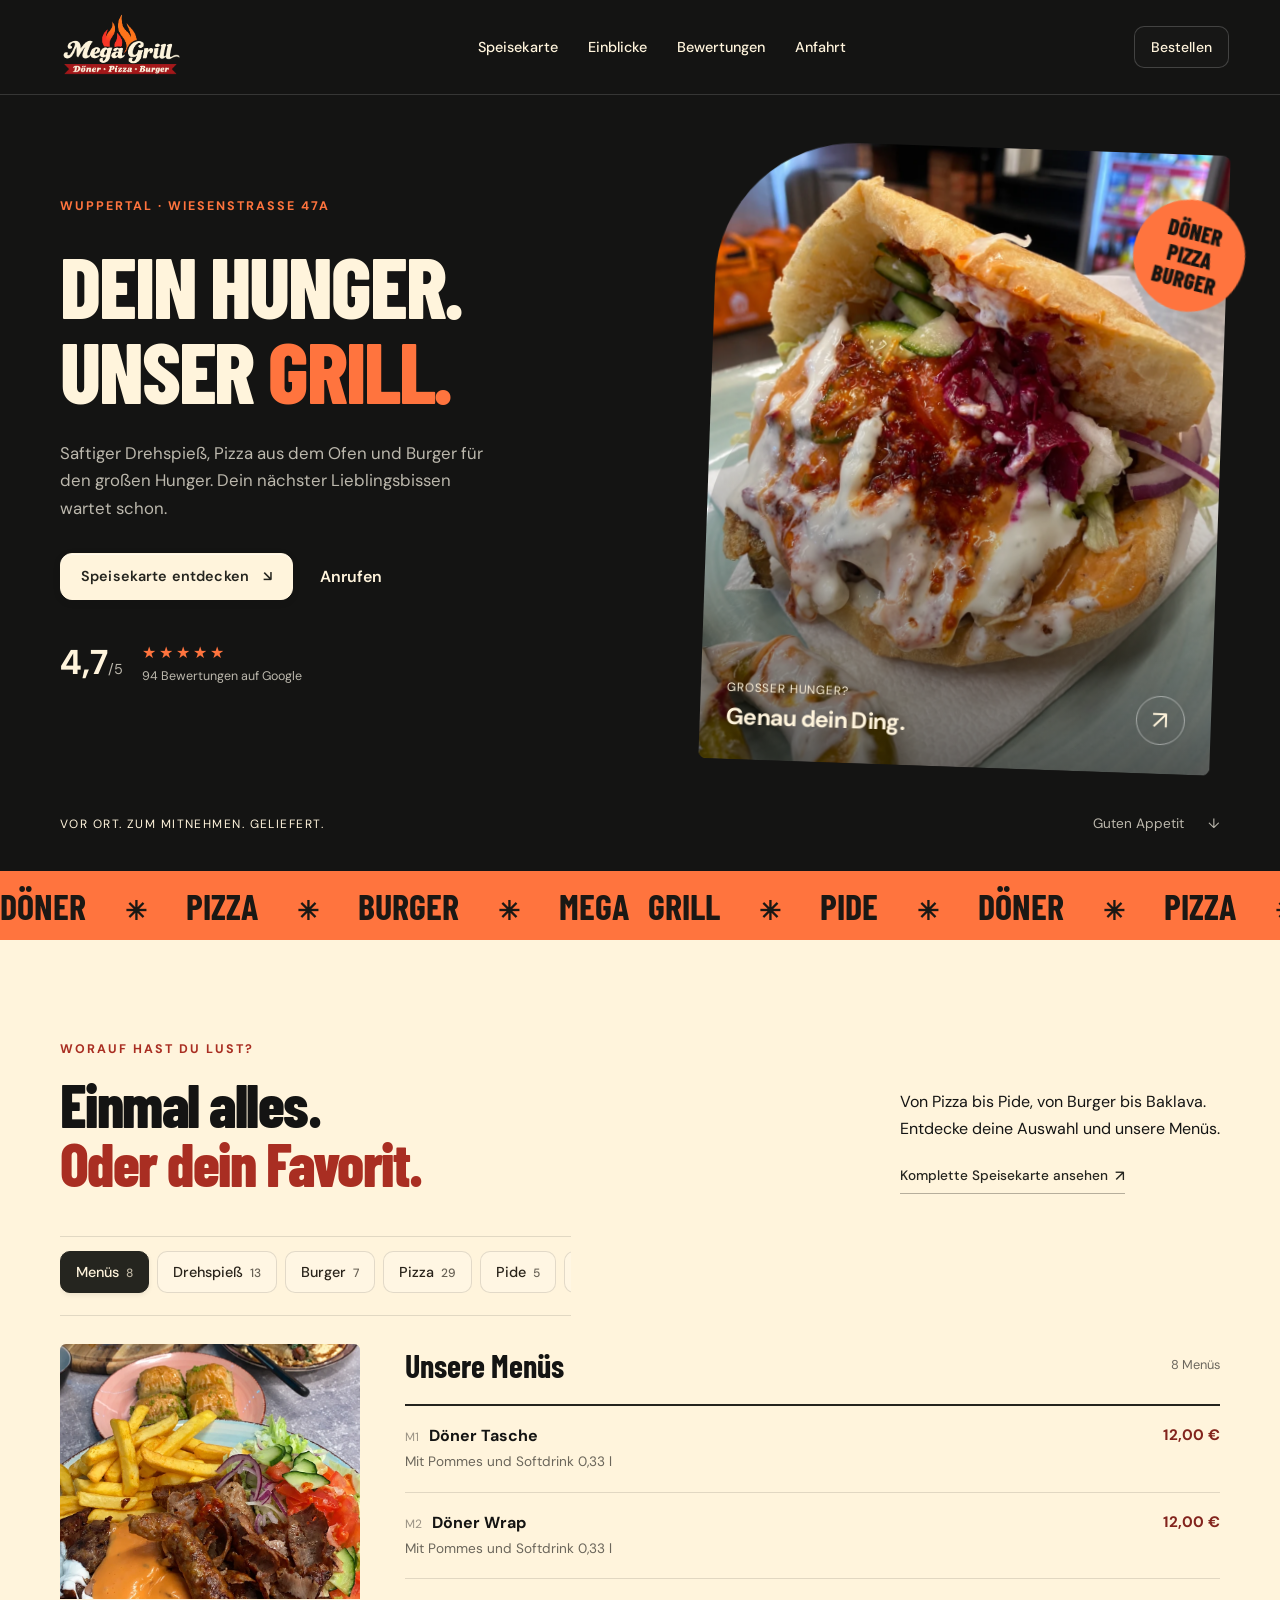
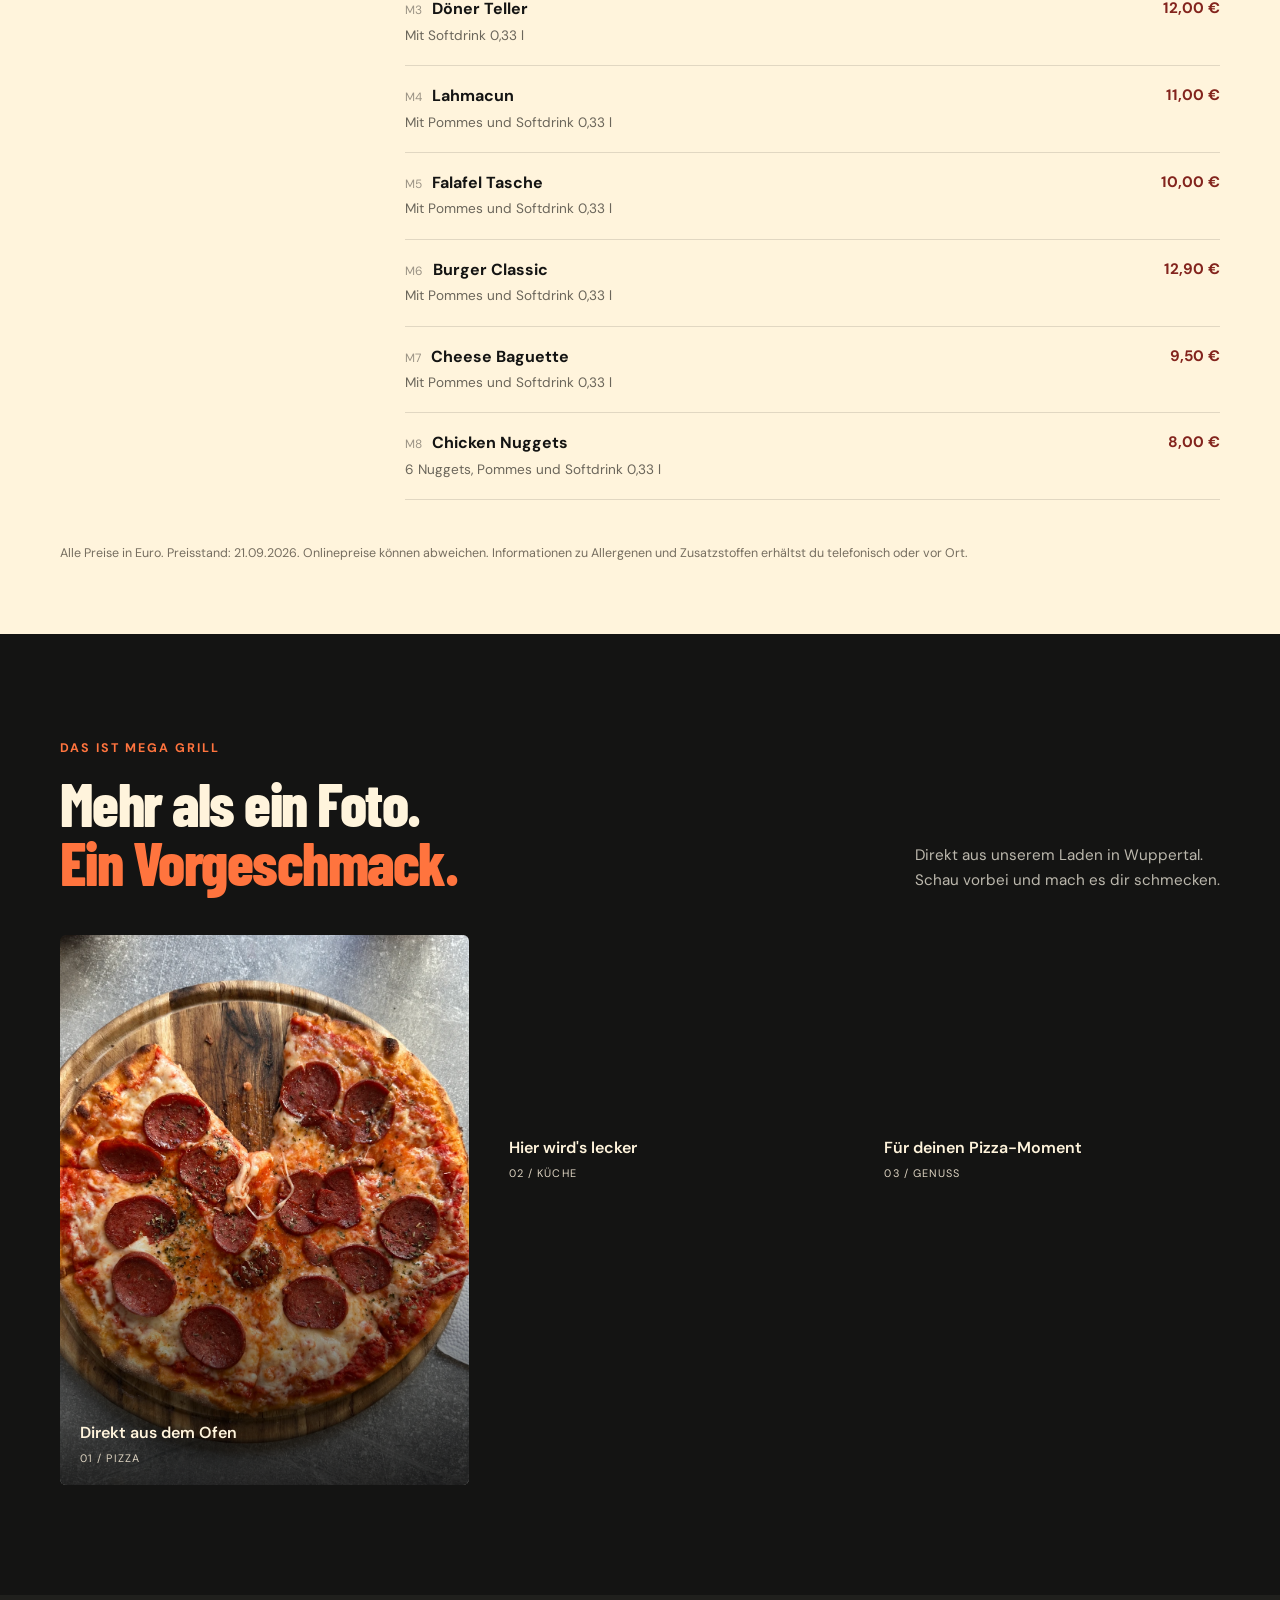
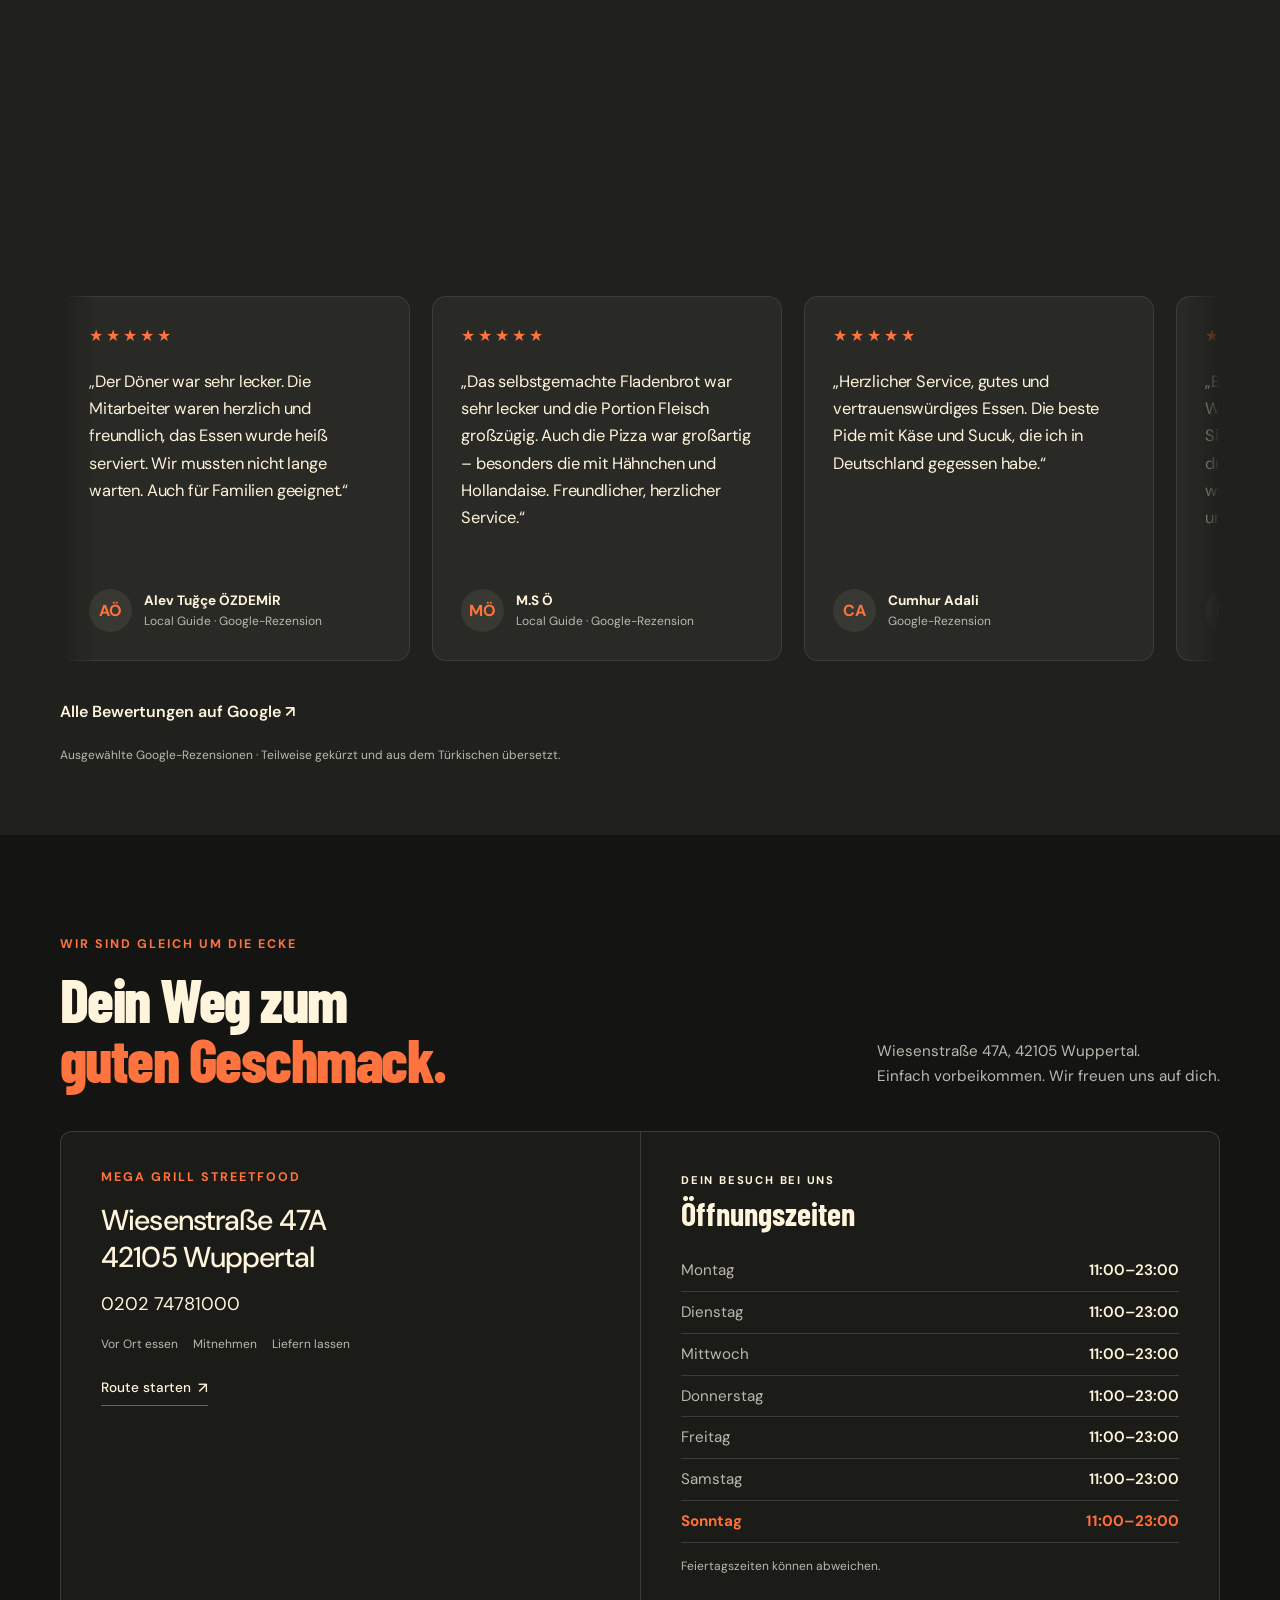
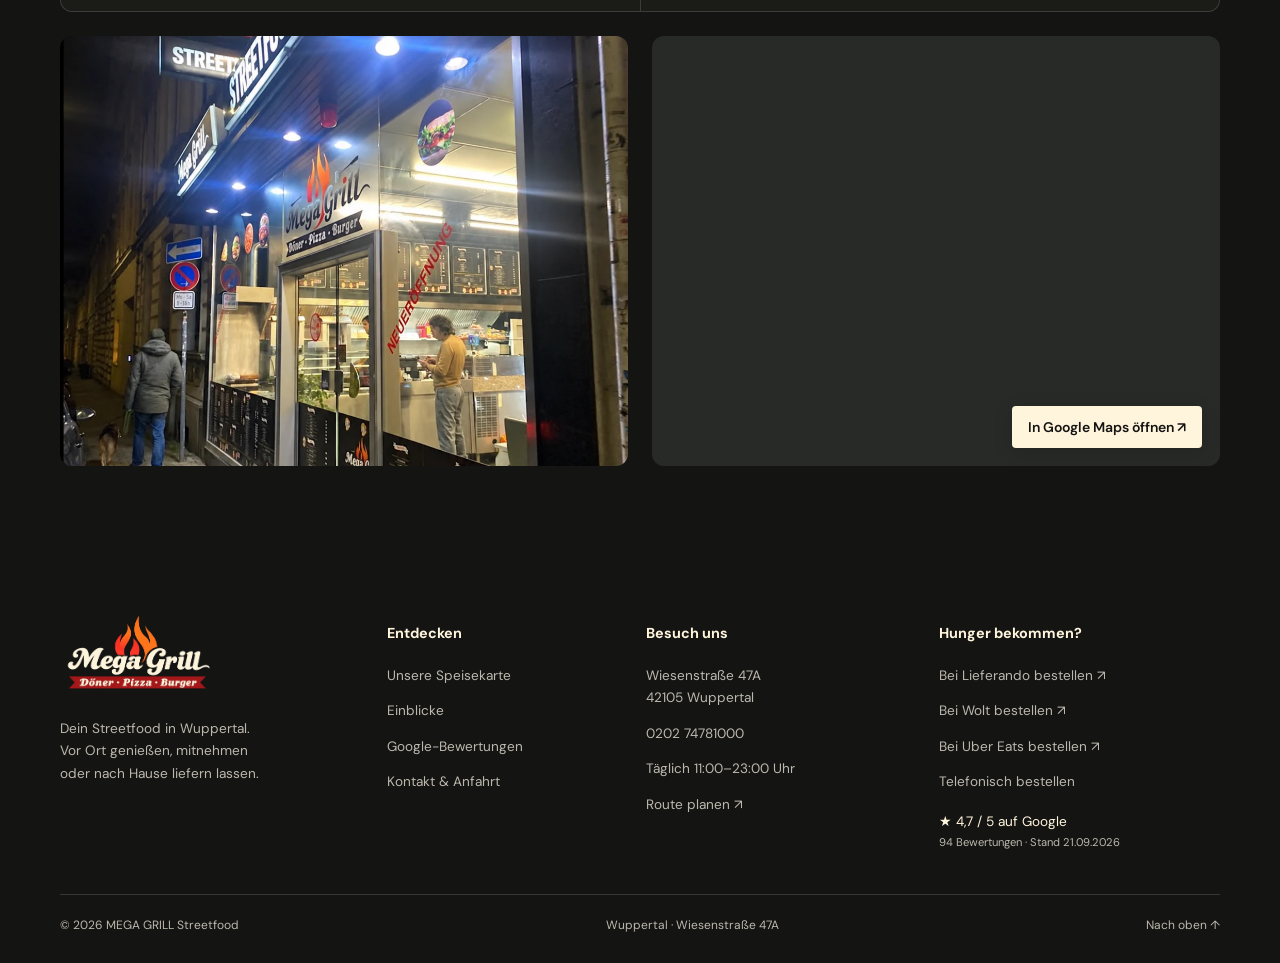
==== index.html @ 57546692 "first commit" ====
<!doctype html>
<html lang="de"><head><meta charset="utf-8"><meta name="viewport" content="width=device-width, initial-scale=1"><meta name="theme-color" content="#141413"><title>MEGA GRILL Streetfood · Döner, Pizza & Burger in Wuppertal</title><meta name="description" content="Dein Hunger. Unser Grill. Entdecke die Speisekarte von MEGA GRILL: Döner, Pizza, Burger und Menüs. Wiesenstraße 47A, Wuppertal. Jetzt bestellen oder vorbeikommen."><link rel="icon" type="image/svg+xml" href="data:image/svg+xml,%3Csvg xmlns='http://www.w3.org/2000/svg' viewBox='0 0 64 64'%3E%3Crect width='64' height='64' rx='14' fill='%23141413'/%3E%3Ctext x='32' y='45' text-anchor='middle' font-family='Arial' font-weight='900' font-size='38' fill='%23ff713b'%3EM%3C/text%3E%3C/svg%3E"><link rel="stylesheet" href="style.css"><script src="menu-data.js" defer></script><script src="order.js?v=2" defer></script><script src="app.js?v=3" defer></script></head>
<body><a class="skip" href="#speisekarte">Direkt zur Speisekarte</a>
<header class="header"><a class="brand" href="#home" aria-label="Mega Grill Startseite"><img src="assets/logo.webp" alt="Mega Grill – Döner, Pizza, Burger" width="750" height="500"></a><nav id="navigation" aria-label="Hauptnavigation"><a href="#speisekarte">Speisekarte</a><a href="#einblicke">Einblicke</a><a href="#bewertungen">Bewertungen</a><a href="#anfahrt">Anfahrt</a></nav><button type="button" class="button small order-link nav-order" aria-haspopup="dialog" aria-controls="order-dialog">Bestellen</button><button class="hamburger" aria-label="Navigation öffnen" aria-controls="navigation" aria-expanded="false"><span></span><span></span></button></header>
<main>
<section class="hero wrap" id="home"><div class="hero-copy"><p class="eyebrow entrance">WUPPERTAL · WIESENSTRASSE 47A</p><h1 class="entrance">DEIN HUNGER.<br>UNSER <em>GRILL.</em></h1><p class="intro entrance">Saftiger Drehspieß, Pizza aus dem Ofen und Burger für den großen Hunger. Dein nächster Lieblingsbissen wartet schon.</p><div class="hero-actions entrance"><a class="button" href="#speisekarte">Speisekarte entdecken <span aria-hidden="true">↘</span></a><a class="plain-link" href="tel:+4920274781000">Anrufen</a></div><a class="hero-rating entrance" href="#bewertungen"><span class="rating-number">4,7<span>/5</span></span><span><span class="stars" aria-hidden="true">★★★★★</span><small>94 Bewertungen auf Google</small></span></a></div><div class="hero-photo entrance"><img src="assets/doener.webp" alt="Drehspieß-Tasche mit Salat und Sauce bei Mega Grill" width="1152" height="1536" fetchpriority="high"><div class="photo-label"><span>GROSSER HUNGER?<br><strong>Genau dein Ding.</strong></span><a href="#speisekarte" data-category="Drehspieß" aria-label="Drehspieß-Speisekarte ansehen">↗</a></div><span class="photo-sticker">DÖNER<br>PIZZA<br>BURGER</span></div><div class="hero-baseline"><span>VOR ORT. ZUM MITNEHMEN. GELIEFERT.</span><a href="#speisekarte">Guten Appetit <span aria-hidden="true">↓</span></a></div></section>
<div class="ticker" aria-hidden="true"><div>DÖNER <span>✳</span> PIZZA <span>✳</span> BURGER <span>✳</span> MEGA GRILL <span>✳</span> PIDE <span>✳</span> DÖNER <span>✳</span> PIZZA <span>✳</span> BURGER <span>✳</span> MEGA GRILL <span>✳</span> PIDE <span>✳</span></div></div>
<section class="menu-section" id="speisekarte"><div class="wrap"><div class="section-heading reveal"><div><p class="eyebrow">WORAUF HAST DU LUST?</p><h2>Einmal alles.<br><em>Oder dein Favorit.</em></h2></div><div class="menu-heading-copy"><p>Von Pizza bis Pide, von Burger bis Baklava.<br>Entdecke deine Auswahl und unsere Menüs.</p><a class="full-menu-link" href="/speisekarte/">Komplette Speisekarte ansehen <span aria-hidden="true">↗</span></a></div></div><div class="category-shell"><div id="categories" class="categories" role="tablist" aria-label="Speisekarten-Kategorien"></div></div><div class="menu-content reveal"><aside class="menu-feature"><img id="category-image" src="assets/teller.webp" alt="Drehspießteller mit Pommes und Salat" loading="lazy" width="1152" height="1536"><div><p class="eyebrow">DEINE AUSWAHL</p><h3 id="category-title">Menüs</h3><p id="category-note"></p><button type="button" class="button order-link" aria-haspopup="dialog" aria-controls="order-dialog">Online bestellen ↗</button></div></aside><div class="menu-panel" id="menu-panel" role="tabpanel" tabindex="0"><div class="menu-panel-top"><h3 id="menu-heading">Unsere Menüs</h3><span id="menu-count"></span></div><div class="menu-items" id="menu-items"></div><p id="menu-extra"></p></div></div><p class="menu-disclaimer">Alle Preise in Euro. Preisstand: 21.09.2026. Onlinepreise können abweichen. Informationen zu Allergenen und Zusatzstoffen erhältst du telefonisch oder vor Ort.</p><noscript><p>Für die interaktive Speisekarte bitte JavaScript aktivieren. <a href="https://www.lieferando.de/speisekarte/mega-grill-wuppertal-47a">Zur Bestellseite</a></p></noscript></div></section>
<section class="gallery-section wrap" id="einblicke"><div class="section-heading reveal"><div><p class="eyebrow">DAS IST MEGA GRILL</p><h2>Mehr als ein Foto.<br><em>Ein Vorgeschmack.</em></h2></div><p>Direkt aus unserem Laden in Wuppertal.<br>Schau vorbei und mach es dir schmecken.</p></div><div class="gallery"><figure class="gallery-large reveal"><img src="assets/pizza-salami.webp" alt="Pizza mit Salami, frisch auf einem Holzbrett serviert" loading="lazy" width="1152" height="1536"><figcaption>Direkt aus dem Ofen <span>01 / PIZZA</span></figcaption></figure><figure class="reveal"><img src="assets/kueche.webp" alt="Blick in die Küche mit Drehspieß und frischer Salatauswahl" loading="lazy" width="1536" height="1024"><figcaption>Hier wird's lecker <span>02 / KÜCHE</span></figcaption></figure><figure class="reveal"><img src="assets/pizza-doener.webp" alt="Pizza mit Drehspießfleisch auf einem Holzbrett" loading="lazy" width="1152" height="1536"><figcaption>Für deinen Pizza-Moment <span>03 / GENUSS</span></figcaption></figure><figure class="reveal"><img src="assets/teller.webp" alt="Drehspießteller mit Fleisch, Pommes, Salat und Sauce" loading="lazy" width="1152" height="1536"><figcaption>Eine gute Portion <span>04 / TELLER</span></figcaption></figure><figure class="reveal"><img src="assets/pizza-margherita.webp" alt="Pizza mit geschmolzenem Käse im Restaurant" loading="lazy" width="1152" height="1536"><figcaption>Ein echter Klassiker <span>05 / MARGHERITA</span></figcaption></figure></div></section>
<section class="reviews-section" id="bewertungen"><div class="wrap"><div class="section-heading reveal"><div><p class="eyebrow">LIEBE GEHT DURCH DEN MAGEN</p><h2>Das sagen<br><em>unsere Gäste.</em></h2></div><a class="rating-summary maps-link" href="https://www.google.com/maps?cid=6384558740816548762" target="_blank" rel="noopener"><strong>4,7<span>/ 5</span></strong><span class="stars" aria-label="Bewertung 4,7 von 5">★★★★★</span><span>94 Google-Bewertungen</span><small>Stand: 21.09.2026</small></a></div><div class="reviews-marquee reveal" tabindex="0" role="region" aria-label="Google-Bewertungen, horizontal laufendes Karussell"><div class="reviews-track" id="reviews-track"></div></div><div class="reviews-footer"><a class="plain-link maps-link" href="https://www.google.com/maps?cid=6384558740816548762" target="_blank" rel="noopener">Alle Bewertungen auf Google ↗</a></div><p class="review-note">Ausgewählte Google-Rezensionen · Teilweise gekürzt und aus dem Türkischen übersetzt.</p></div></section>
<section class="location-section wrap" id="anfahrt"><div class="section-heading reveal"><div><p class="eyebrow">WIR SIND GLEICH UM DIE ECKE</p><h2>Dein Weg zum<br><em>guten Geschmack.</em></h2></div><p>Wiesenstraße 47A, 42105 Wuppertal.<br>Einfach vorbeikommen. Wir freuen uns auf dich.</p></div><div class="contact-hours-grid reveal"><div class="location-info"><span class="eyebrow">MEGA GRILL STREETFOOD</span><h3>Wiesenstraße 47A<br>42105 Wuppertal</h3><a class="phone" href="tel:+4920274781000">0202 74781000</a><div class="location-tags"><span>Vor Ort essen</span><span>Mitnehmen</span><span>Liefern lassen</span></div><a class="full-menu-link route-link" href="https://www.google.com/maps/dir/?api=1&destination=MEGA+GRILL+Streetfood+Wiesenstra%C3%9Fe+47A+Wuppertal" target="_blank" rel="noopener">Route starten <span aria-hidden="true">↗</span></a></div><div class="opening-hours" id="oeffnungszeiten"><span class="eyebrow">DEIN BESUCH BEI UNS</span><h4>Öffnungszeiten</h4><table class="hours-table" aria-label="Öffnungszeiten nach Wochentag"><tbody><tr><th scope="row">Montag</th><td>11:00–23:00</td></tr><tr><th scope="row">Dienstag</th><td>11:00–23:00</td></tr><tr><th scope="row">Mittwoch</th><td>11:00–23:00</td></tr><tr><th scope="row">Donnerstag</th><td>11:00–23:00</td></tr><tr><th scope="row">Freitag</th><td>11:00–23:00</td></tr><tr><th scope="row">Samstag</th><td>11:00–23:00</td></tr><tr><th scope="row">Sonntag</th><td>11:00–23:00</td></tr></tbody></table><p class="hours-footnote">Feiertagszeiten können abweichen.</p><!-- Hours source: https://deutschlands-experten.de/imbiss/wuppertal/mega-grill-streetfood-wuppertal/ ; checked 2026-09-21 --></div></div><div class="location-media-grid reveal"><div class="location-photo"><img src="assets/restaurant.webp" alt="Eingang von Mega Grill Streetfood an der Wiesenstraße bei Nacht" loading="lazy" width="1152" height="1536"></div><div class="map-wrap reveal"><iframe title="Google Maps: Mega Grill, Wiesenstraße 47A in Wuppertal" src="https://maps.google.com/maps?q=MEGA%20GRILL%20Streetfood%20Wiesenstra%C3%9Fe%2047A%20Wuppertal&z=16&output=embed" loading="lazy" referrerpolicy="no-referrer-when-downgrade" allowfullscreen></iframe><a class="map-link maps-link" href="https://www.google.com/maps?cid=6384558740816548762" target="_blank" rel="noopener">In Google Maps öffnen ↗</a></div></div></section>
</main><footer class="site-footer"><div class="wrap"><div class="footer-grid"><div class="footer-brand"><a href="#home" aria-label="Mega Grill Startseite"><img src="assets/logo.webp" alt="Mega Grill – Döner, Pizza, Burger" width="750" height="500"></a><p>Dein Streetfood in Wuppertal.<br>Vor Ort genießen, mitnehmen<br>oder nach Hause liefern lassen.</p></div><div class="footer-column"><h3>Entdecken</h3><a href="#speisekarte">Unsere Speisekarte</a><a href="#einblicke">Einblicke</a><a href="#bewertungen">Google-Bewertungen</a><a href="#anfahrt">Kontakt & Anfahrt</a></div><div class="footer-column"><h3>Besuch uns</h3><address>Wiesenstraße 47A<br>42105 Wuppertal</address><a href="tel:+4920274781000">0202 74781000</a><a href="#oeffnungszeiten">Täglich 11:00–23:00 Uhr</a><a class="maps-link" href="https://www.google.com/maps?cid=6384558740816548762" target="_blank" rel="noopener">Route planen ↗</a></div><div class="footer-column"><h3>Hunger bekommen?</h3><a href="https://www.lieferando.de/speisekarte/mega-grill-wuppertal-47a" target="_blank" rel="noopener">Bei Lieferando bestellen ↗</a><a href="https://wolt.com/de/deu/wuppertal/restaurant/mega-grill-streetfood" target="_blank" rel="noopener">Bei Wolt bestellen ↗</a><a href="https://www.ubereats.com/de/store/mega-grill/iEN8aYpnTOyD0D6HkbDU-g" target="_blank" rel="noopener">Bei Uber Eats bestellen ↗</a><a href="tel:+4920274781000">Telefonisch bestellen</a><span class="footer-rating">★ 4,7 / 5 auf Google<small>94 Bewertungen · Stand 21.09.2026</small></span></div></div><div class="footer-bottom"><span>© 2026 MEGA GRILL Streetfood</span><span>Wuppertal · Wiesenstraße 47A</span><a href="#home">Nach oben ↑</a></div></div></footer><div class="mobile-actions"><a href="tel:+4920274781000">Anrufen</a><button type="button" class="order-link" aria-haspopup="dialog" aria-controls="order-dialog">Jetzt bestellen ↗</button></div>
<dialog id="order-dialog" aria-labelledby="order-title"><div class="order-dialog-head"><span class="eyebrow">MEGA GRILL STREETFOOD</span><button id="close-order" aria-label="Bestelloptionen schließen">×</button></div><h2 id="order-title">Wie möchtest du<br>bestellen?</h2><p>Wähle deinen Bestellweg.</p><div class="order-options"><a href="https://www.lieferando.de/speisekarte/mega-grill-wuppertal-47a" target="_blank" rel="noopener"><span><strong>Lieferando</strong><small>Bei Lieferando bestellen</small></span><span aria-hidden="true">↗</span></a><a href="https://wolt.com/de/deu/wuppertal/restaurant/mega-grill-streetfood" target="_blank" rel="noopener"><span><strong>Wolt</strong><small>Bei Wolt bestellen</small></span><span aria-hidden="true">↗</span></a><a href="https://www.ubereats.com/de/store/mega-grill/iEN8aYpnTOyD0D6HkbDU-g" target="_blank" rel="noopener"><span><strong>Uber Eats</strong><small>Bei Uber Eats bestellen</small></span><span aria-hidden="true">↗</span></a></div><a class="order-phone" href="tel:+4920274781000">Lieber anrufen? 0202 74781000</a></dialog></body></html>
---- style.css ----
@import url('https://fonts.googleapis.com/css2?family=Barlow+Condensed:wght@600;700;800;900&family=DM+Sans:wght@400;500;600;700&display=swap');
:root{--bg:#141413;--panel:#20201d;--cream:#fff4dc;--orange:#ff743e;--red:#a92e22;--muted:#bcb8ad;--line:#ffffff25;color-scheme:dark;font-family:'DM Sans',sans-serif;font-size:16px}*{box-sizing:border-box}html{scroll-behavior:smooth;scroll-padding-top:104px}body{margin:0;background:var(--bg);color:var(--cream)}a{color:inherit;text-decoration:none}button{font:inherit;cursor:pointer}button,a{-webkit-tap-highlight-color:transparent}button:focus-visible,a:focus-visible,[tabindex]:focus-visible{outline:3px solid var(--orange);outline-offset:5px}img{display:block;width:100%;height:100%;object-fit:cover}p{line-height:1.65}h1,h2,h3,p,figure{margin:0}h1,h2{font-family:'Barlow Condensed','Arial Narrow',Impact,sans-serif;font-weight:800;letter-spacing:-.025em;line-height:.99}em{font-style:normal;color:var(--orange)}.wrap{max-width:1320px;margin-inline:auto;padding-inline:60px}.eyebrow{font-size:.78rem;font-weight:700;letter-spacing:.16em;line-height:1.5}.button{display:inline-flex;align-items:center;justify-content:center;gap:30px;background:var(--orange);color:#151411;padding:18px 24px;border-radius:5px;font-weight:700;border:1px solid transparent;transition:background .2s,transform .2s}.button:hover{background:#ff925f;transform:translateY(-3px)}.button.small{padding:13px 18px;font-size:.875rem;gap:20px}.plain-link{font-weight:600;text-underline-offset:6px}.plain-link:hover{text-decoration:underline;color:var(--orange)}.skip{position:fixed;left:20px;top:-70px;z-index:100;background:var(--cream);color:var(--bg);padding:12px}.skip:focus{top:12px}.header{height:95px;display:flex;align-items:center;justify-content:space-between;padding:0 max(4vw,24px);background:#141413ef;border-bottom:1px solid var(--line);position:sticky;top:0;z-index:30;backdrop-filter:blur(16px)}.brand{height:85px;width:139px;flex-shrink:0}.brand img{object-fit:contain}.header nav{display:flex;gap:30px;font-size:.9rem;font-weight:500}.header nav a{transition:color .2s}.header nav a:hover{color:var(--orange)}.hamburger{display:none;background:none;border:0;padding:12px;color:var(--cream)}.hamburger span{display:block;width:24px;height:2px;background:currentColor;margin:6px 0}.hero{display:grid;grid-template-columns:1.14fr 1fr;gap:0 40px;padding-top:52px}.hero-copy{padding:50px 0 25px;position:relative;z-index:2}.hero .eyebrow{color:var(--orange);margin-bottom:27px}.hero h1{font-size:clamp(4.1rem,6.7vw,6.8rem);white-space:nowrap}.intro{font-size:1.05rem;max-width:440px;color:var(--muted);margin:27px 0 30px}.hero-actions{display:flex;gap:27px;align-items:center;flex-wrap:wrap}.hero-rating{display:flex;gap:19px;align-items:center;width:fit-content;margin-top:42px}.rating-number{font-size:2.15rem;line-height:1;font-weight:700}.rating-number>span{font-size:.9rem;color:var(--muted);font-weight:400}.stars{color:var(--orange);letter-spacing:.18em;font-size:1rem}.hero-rating small{display:block;font-size:.78rem;color:var(--muted);margin-top:5px}.hero-photo{position:relative;min-height:550px;max-height:620px;border-radius:140px 8px 8px 8px;transform:rotate(2deg);margin-left:12px}.hero-photo>img{border-radius:inherit;object-position:center 49%}.hero-photo:after{content:'';position:absolute;inset:40% 0 0;border-radius:inherit;background:linear-gradient(transparent,#0009);pointer-events:none}.photo-label{position:absolute;bottom:28px;left:26px;right:26px;z-index:2;display:flex;align-items:center;justify-content:space-between;font-size:.75rem;letter-spacing:.07em}.photo-label strong{display:block;font-size:1.45rem;letter-spacing:-.03em;margin-top:6px}.photo-label a{display:grid;place-items:center;border:1px solid #fff7;width:49px;height:49px;border-radius:50%;font-size:1.6rem}.photo-sticker{position:absolute;right:-18px;top:45px;z-index:2;background:var(--orange);color:#151411;border-radius:50%;width:112px;height:112px;display:grid;place-content:center;text-align:center;font-family:'Barlow Condensed',Impact,sans-serif;font-size:1.4rem;font-weight:800;line-height:1.1;transform:rotate(12deg)}.hero-baseline{grid-column:1/-1;display:flex;justify-content:space-between;align-items:center;margin:48px 0 25px;font-size:.75rem;letter-spacing:.12em}.hero-baseline a{letter-spacing:0;color:var(--muted);font-size:.85rem}.hero-baseline a span{margin-left:20px}.ticker{overflow:hidden;background:var(--orange);color:#1b1814;padding:13px 0;margin-top:14px}.ticker>div{width:max-content;font-family:'Barlow Condensed',Impact,sans-serif;font-size:2.25rem;font-weight:700;word-spacing:12px;animation:ticker 42s linear infinite}.ticker span{font-size:1.6rem;margin-inline:20px}.section-heading{display:flex;justify-content:space-between;align-items:flex-end;gap:35px;margin-bottom:42px}.section-heading .eyebrow{color:var(--orange);margin-bottom:16px}.section-heading h2{font-size:clamp(3rem,4.7vw,4.5rem)}.section-heading>p{font-size:.95rem;color:var(--muted);max-width:350px}.menu-section{background:var(--cream);color:var(--bg);padding:100px 0 70px;color-scheme:light}.menu-section em,.menu-section .eyebrow{color:var(--red)}.menu-section .section-heading>p{color:#615d54}.category-shell{position:sticky;top:94px;background:var(--cream);z-index:15;padding:14px 0;margin-bottom:28px;border-top:1px solid #24231e22;border-bottom:1px solid #24231e22}.categories{display:flex;gap:8px;overflow:auto;scrollbar-width:thin;scrollbar-color:#a92e2266 transparent;padding:0 0 8px}.categories button{white-space:nowrap;padding:12px 17px;border:1px solid #29231a25;border-radius:4px;background:transparent;color:#29231a;font-size:.9rem;font-weight:600;transition:.2s}.categories button:hover{border-color:var(--red)}.categories button[aria-selected=true]{background:var(--red);color:var(--cream);border-color:var(--red)}.categories button small{font-size:.75rem;margin-left:7px;opacity:.7}.menu-content{display:grid;grid-template-columns:300px 1fr;gap:45px;align-items:start}.menu-feature{background:#eae0cc;border-radius:6px;overflow:hidden;position:sticky;top:192px}.menu-feature>img{height:280px;object-position:center 45%}.menu-feature>div{padding:24px}.menu-feature h3{font-family:'Barlow Condensed',Impact,sans-serif;font-size:2.4rem;line-height:1.1;margin:10px 0}.menu-feature p:not(.eyebrow){font-size:.875rem;color:#5b574d;margin:12px 0 22px}.menu-feature .button{font-size:.875rem;width:100%;gap:10px;padding:15px 12px}.menu-panel-top{display:flex;justify-content:space-between;align-items:center;gap:16px;padding:2px 0 20px;border-bottom:2px solid #24231e}.menu-panel-top h3{font-family:'Barlow Condensed',Impact,sans-serif;font-size:2rem}.menu-panel-top>span{font-size:.8rem;color:#6c675e}.menu-items{display:grid;grid-template-columns:1fr}.dish{padding:19px 0;border-bottom:1px solid #24231e22;display:grid;grid-template-columns:1fr auto;gap:8px 20px;animation:appear .35s both}.dish h4{font-size:1rem;margin:0 0 5px;line-height:1.4}.dish .dish-number{color:#9b9385;font-size:.75rem;font-weight:400;margin-right:10px}.dish p{font-size:.85rem;color:#6b665b;max-width:450px;line-height:1.5}.dish-prices{display:flex;gap:17px;justify-content:flex-end;text-align:right}.price-part{min-width:58px;display:flex;flex-direction:column;gap:5px}.price-part b{font-size:.95rem;white-space:nowrap;color:#83241d}.price-part small{font-size:.75rem;color:#736b5b}.menu-disclaimer,#menu-extra{font-size:.78rem;color:#766e60;line-height:1.6;margin-top:22px}.gallery-section{padding-top:105px;padding-bottom:110px}.gallery{display:grid;grid-template-columns:1.15fr 1fr 1fr;gap:20px}.gallery figure{overflow:hidden;position:relative;border-radius:6px;height:265px}.gallery .gallery-large{grid-row:span 2;height:550px}.gallery img{transition:transform .7s;object-position:center}.gallery figure:hover img{transform:scale(1.045)}.gallery figure:after{content:'';position:absolute;inset:45% 0 0;background:linear-gradient(transparent,#000c);pointer-events:none}.gallery figcaption{position:absolute;bottom:20px;left:20px;right:20px;z-index:2;font-size:1rem;font-weight:600}.gallery figcaption span{display:block;font-size:.68rem;font-weight:400;color:#ddd3c1;letter-spacing:.1em;margin-top:8px}.reviews-section{background:#20201d;padding:90px 0 70px}.rating-summary{display:flex;flex-direction:column;gap:8px;min-width:200px}.rating-summary strong{font-size:4rem;line-height:1.1;letter-spacing:-.05em}.rating-summary strong span{font-size:1.4rem;color:var(--muted);font-weight:400;margin-left:7px}.rating-summary>span:not(.stars){font-size:.9rem}.rating-summary small{font-size:.75rem;color:var(--muted)}.review-stage{border-block:1px solid var(--line);padding:38px 0;min-height:256px;display:flex;align-items:center}.review{display:grid;grid-template-columns:170px 1fr;gap:40px;animation:appear .6s both}.review-person{font-size:.85rem;line-height:1.5}.avatar{display:grid;width:46px;height:46px;place-items:center;background:#fff4dc13;color:var(--orange);border-radius:50%;font-weight:700;margin-bottom:12px}.review-person strong{display:block}.review-person small{font-size:.75rem;color:var(--muted)}.review blockquote{font-size:clamp(1.25rem,2.2vw,1.85rem);line-height:1.5;margin:10px 0 0;letter-spacing:-.025em}.reviews-footer{display:flex;justify-content:space-between;gap:20px;align-items:center;margin-top:25px}.review-controls{display:flex;align-items:center;gap:16px}.review-controls button{border:1px solid #ffffff36;border-radius:50%;background:transparent;color:var(--cream);width:40px;height:40px}.review-controls button:hover{background:var(--orange);color:#141413}.review-controls>span{font-size:.75rem;letter-spacing:.08em}.review-note{font-size:.75rem;color:var(--muted);margin-top:24px}.location-section{padding-top:100px;padding-bottom:90px}.location-grid{display:grid;grid-template-columns:1fr 1.3fr;border:1px solid var(--line);border-radius:6px;overflow:hidden;margin-bottom:24px}.location-photo{height:400px}.location-photo img{object-position:50% 49%}.location-info{padding:40px 48px;display:flex;flex-direction:column;align-items:flex-start}.location-info .eyebrow{color:var(--orange)}.location-info h3{font-size:1.8rem;font-weight:500;line-height:1.3;letter-spacing:-.03em;margin:15px 0}.phone{font-size:1.15rem}.phone:hover{color:var(--orange)}.location-tags{display:flex;gap:15px;flex-wrap:wrap;color:var(--muted);font-size:.75rem;margin:20px 0}.hours{font-size:.78rem;text-decoration:underline;text-underline-offset:4px;margin-top:17px;color:var(--muted)}.map-wrap{height:390px;position:relative;border-radius:6px;overflow:hidden;background:#282a27}.map-wrap iframe{border:0;width:100%;height:100%;filter:saturate(.65)}.map-link{position:absolute;bottom:18px;right:18px;background:var(--cream);color:#141413;padding:12px 16px;border-radius:4px;font-size:.875rem;font-weight:600;box-shadow:0 4px 20px #0002}.final-cta{background:var(--orange);color:#151411;padding:58px 0}.final-cta .wrap{display:flex;align-items:center;justify-content:space-between;gap:25px}.final-cta h2{font-size:clamp(2.8rem,4.6vw,4.6rem);margin-top:8px}.final-cta em{color:var(--cream)}.final-cta .button{background:#151411;color:var(--cream)}footer{padding-top:30px;padding-bottom:30px}.footer-top{display:flex;gap:45px;align-items:center;padding-bottom:22px}.footer-top img{width:165px;height:110px;object-fit:contain}.footer-top p{font-size:.875rem;color:var(--muted)}.footer-top>a:last-child{margin-left:auto;font-size:.85rem}.footer-bottom{display:flex;justify-content:space-between;gap:18px;border-top:1px solid var(--line);padding-top:22px;color:var(--muted);font-size:.75rem}.mobile-actions{display:none}.entrance{animation:appear .8s both}.hero-copy .entrance:nth-child(2){animation-delay:.1s}.hero-copy .entrance:nth-child(3){animation-delay:.2s}.hero-copy .entrance:nth-child(4){animation-delay:.3s}.hero-photo.entrance{animation:photo-appear 1s both}.motion .reveal{opacity:0;transform:translateY(25px);transition:opacity .7s,transform .7s}.motion .reveal.visible{opacity:1;transform:none}@keyframes appear{from{opacity:0;transform:translateY(18px)}to{opacity:1;transform:none}}@keyframes photo-appear{from{opacity:0;transform:translateY(25px) rotate(5deg)}to{opacity:1;transform:rotate(2deg)}}@keyframes ticker{to{transform:translateX(-50%)}}
@media(min-width:1500px){.hero h1{font-size:7rem}}@media(max-width:1050px){.wrap{padding-inline:32px}.header nav{gap:20px}.hero{gap:25px}.hero-copy{padding-top:30px}.hero-photo{min-height:510px}.hero h1{font-size:6.8vw}.hero-actions{gap:20px}.hero-actions .button{padding:17px 18px;font-size:.9rem}.menu-content{grid-template-columns:240px 1fr;gap:30px}.menu-feature>img{height:230px}.location-info{padding:30px}.gallery figure{height:230px}.gallery .gallery-large{height:480px}.dish{gap:8px 12px}.dish-prices{gap:10px}}
@media(max-width:760px){html{scroll-padding-top:82px}.wrap{padding-inline:22px}.header{height:78px;padding-inline:17px;gap:12px}.brand{height:73px;width:117px}.header .button{margin-left:auto;font-size:.78rem;padding:11px 12px;gap:8px}.hamburger{display:block}.header nav{display:none;position:absolute;top:77px;left:0;right:0;background:#1c1c19;border-bottom:1px solid #ffffff26;padding:25px;flex-direction:column;gap:23px}.header nav.open{display:flex}.hero{padding-top:35px;grid-template-columns:1fr;gap:30px}.hero-copy{padding:0}.hero .eyebrow{font-size:.69rem;margin-bottom:18px}.hero h1{font-size:clamp(3.7rem,12.8vw,6rem);white-space:normal}.intro{font-size:1rem;max-width:440px;margin:22px 0}.hero-actions{gap:22px}.hero-rating{margin-top:27px}.hero-photo{margin:0 8px 0 0;height:460px;min-height:0;max-height:none;border-top-left-radius:100px}.hero-photo>img{object-position:50% 42%}.photo-sticker{width:94px;height:94px;right:-10px;top:24px;font-size:1.2rem}.hero-baseline{margin:0 0 8px;gap:15px;font-size:.63rem;letter-spacing:.06em}.hero-baseline a{font-size:.75rem;white-space:nowrap}.ticker>div{font-size:1.75rem}.ticker{padding:10px 0}.section-heading{align-items:flex-start;flex-direction:column;gap:20px;margin-bottom:28px}.section-heading h2{font-size:3.2rem}.section-heading>p{font-size:.9rem}.menu-section{padding:60px 0 45px}.category-shell{top:77px;padding:10px 0;margin-bottom:22px}.categories button{padding:11px 13px;font-size:.85rem}.menu-content{grid-template-columns:1fr;gap:24px}.menu-feature{position:static;display:grid;grid-template-columns:105px 1fr;min-height:160px}.menu-feature>img{height:100%;min-height:160px}.menu-feature>div{padding:17px}.menu-feature h3{font-size:1.9rem;margin:4px 0}.menu-feature p:not(.eyebrow){margin:7px 0 0;font-size:.8rem}.menu-feature .button{display:none}.menu-feature .eyebrow{font-size:.63rem}.menu-panel-top h3{font-size:1.75rem}.dish h4{font-size:.95rem}.dish p{font-size:.82rem}.dish{padding:16px 0}.dish-prices{gap:10px}.price-part b{font-size:.88rem}.price-part{min-width:54px}.dish.multi-price{grid-template-columns:1fr}.dish.multi-price .dish-prices{justify-content:flex-start;text-align:left;gap:25px;margin-left:0;margin-top:5px}.menu-disclaimer{font-size:.75rem}.gallery-section,.location-section{padding-top:60px;padding-bottom:60px}.gallery{grid-template-columns:1fr 1fr;gap:12px}.gallery figure{height:210px}.gallery .gallery-large{grid-column:1/-1;grid-row:auto;height:360px}.gallery figcaption{font-size:.82rem;bottom:15px;left:12px;right:12px}.gallery figcaption span{font-size:.63rem}.reviews-section{padding:60px 0 45px}.rating-summary{display:grid;grid-template-columns:auto 1fr;gap:4px 15px;align-items:center}.rating-summary strong{grid-row:span 3;font-size:3.7rem}.rating-summary>span:not(.stars){font-size:.8rem}.review-stage{min-height:335px;padding:26px 0}.review{display:flex;flex-direction:column-reverse;gap:25px}.review-person{display:grid;grid-template-columns:40px 1fr;gap:0 12px;align-items:center}.avatar{grid-row:span 2;margin:0;width:40px;height:40px}.review blockquote{font-size:1.25rem;line-height:1.5}.reviews-footer{align-items:flex-start;flex-direction:column;gap:22px}.reviews-footer .plain-link{font-size:.85rem}.review-note{font-size:.7rem}.location-grid{grid-template-columns:1fr}.location-photo{height:270px}.location-photo img{object-position:50% 43%}.location-info{padding:28px 24px}.location-info h3{font-size:1.65rem}.map-wrap{height:340px}.map-link{font-size:.8rem;bottom:14px;right:14px}.final-cta{padding:40px 0}.final-cta .wrap{flex-direction:column;align-items:flex-start;gap:25px}.final-cta h2{font-size:3rem}.footer-top{flex-wrap:wrap;gap:10px 22px}.footer-top img{width:125px;height:90px}.footer-top p{font-size:.78rem}.footer-top>a:last-child{font-size:.75rem}.footer-bottom{flex-wrap:wrap;font-size:.7rem;padding-bottom:75px}.mobile-actions{display:grid;grid-template-columns:1fr 1.6fr;position:fixed;bottom:0;left:0;right:0;background:#141413f5;border-top:1px solid var(--line);z-index:40;padding:10px 16px max(10px,env(safe-area-inset-bottom));gap:10px;backdrop-filter:blur(15px)}.mobile-actions :is(a,button){padding:12px 15px;text-align:center;font-size:.875rem;border:1px solid #ffffff36;border-radius:4px}.mobile-actions :is(a,button):last-child{background:var(--orange);color:#141413;font-weight:700;border-color:var(--orange)}}
@media(prefers-reduced-motion:reduce){html{scroll-behavior:auto}*,*:before,*:after{animation:none!important;transition:none!important}.motion .reveal{opacity:1;transform:none}}
/* Refined brand, buttons and ordering */
.header{background:#141413;backdrop-filter:none}.brand img,.footer-brand img{mix-blend-mode:lighten}.brand,.footer-brand>a{isolation:isolate;background:#141413}.button{background:var(--cream);color:#24201a;border:1px solid #fff4dc55;border-radius:999px;padding:16px 25px;gap:22px;box-shadow:0 3px 0 #00000012;transition:background .2s,color .2s,box-shadow .2s,transform .2s}.button:hover{background:#fffaf0;color:#852d20;transform:translateY(-2px);box-shadow:0 7px 20px #0002}.button.small{padding:12px 23px}.menu-feature .button{background:#25251f;color:var(--cream);border-color:#25251f}.menu-feature .button:hover{background:#424235;color:#fff}.final-cta .button{background:#20201d;border-color:#20201d}.final-cta .button:hover{background:#32322d;color:var(--cream)}.mobile-actions :is(a,button){border-radius:999px}.mobile-actions :is(a,button):last-child{background:var(--cream);color:#20201d;border-color:var(--cream)}.opening-hours{border-top:1px solid var(--line);padding-top:24px;margin-top:28px;width:100%;scroll-margin-top:120px}.opening-hours>.eyebrow{font-size:.7rem}.opening-hours h4{font-family:'Barlow Condensed',Impact,sans-serif;font-size:2rem;margin:5px 0 10px}.opening-hours p{font-size:.875rem;color:var(--muted);max-width:410px}.opening-hours .hours{display:inline-block;color:var(--cream);font-size:.875rem;margin-top:13px}.location-photo{height:auto;min-height:460px}.location-photo img{height:100%;max-height:680px}.location-grid{align-items:stretch}.location-info{padding-block:36px}
.order-link::after{content:'Lieferando verfügbar';display:none}dialog{background:#20201d;color:var(--cream);border:1px solid #ffffff25;border-radius:18px;max-width:520px;width:calc(100% - 32px);padding:30px;box-shadow:0 30px 100px #0008}dialog::backdrop{background:#000a;backdrop-filter:blur(6px)}.order-dialog-head{display:flex;align-items:center;justify-content:space-between;gap:15px}.order-dialog-head .eyebrow{color:var(--orange);font-size:.7rem}.order-dialog-head button{border:1px solid #ffffff30;background:none;color:var(--cream);border-radius:50%;height:36px;width:36px;font-size:1.5rem}dialog h2{font-size:3rem;margin:22px 0 14px}dialog>p{color:var(--muted);font-size:.9rem}.order-options{display:flex;flex-direction:column;gap:12px;margin:25px 0}.order-options>a{display:flex;align-items:center;justify-content:space-between;gap:15px;border:1px solid #fff4dc35;padding:20px;border-radius:10px;transition:.2s}.order-options>a:hover{background:#fff4dc10;border-color:var(--cream)}.order-options strong{display:block;font-size:1.1rem}.order-options small{display:block;font-size:.8rem;color:var(--muted);margin-top:5px}.order-options>a:last-child strong{color:var(--orange)}.order-phone{font-size:.85rem;text-decoration:underline;text-underline-offset:5px;color:var(--muted)}
/* Three side-by-side review cards, repeated for a seamless loop */
.reviews-marquee{overflow:hidden;mask-image:linear-gradient(to right,transparent,#000 3%,#000 97%,transparent);padding:15px 0}.reviews-track{display:flex;width:max-content;animation:reviews-loop 48s linear infinite;will-change:transform}.review-set{display:flex;gap:22px;padding-right:22px;flex-shrink:0}.review-card{width:350px;background:#292925;border:1px solid #fff4dc18;border-radius:14px;padding:28px;display:flex;flex-direction:column;min-height:365px}.review-card blockquote{font-size:1.03rem;line-height:1.65;margin:22px 0 28px;flex:1;letter-spacing:-.01em}.review-card-person{display:flex;align-items:center;gap:12px}.review-card-person .avatar{width:43px;height:43px;margin:0;flex-shrink:0}.review-card-person strong{font-size:.85rem;display:block}.review-card-person small{display:block;font-size:.75rem;color:var(--muted);margin-top:4px}.reviews-marquee:hover .reviews-track,.reviews-marquee:focus-visible .reviews-track{animation-play-state:paused}@keyframes reviews-loop{to{transform:translateX(-50%)}}
.site-footer{padding:65px 0 30px;background:#141413}.footer-grid{display:grid;grid-template-columns:1.3fr 1fr 1.15fr 1.25fr;gap:35px;padding-bottom:45px}.footer-brand>a{display:block;width:155px;height:104px;margin-top:-17px}.footer-brand img{object-fit:contain}.footer-brand p{font-size:.85rem;color:var(--muted);margin-top:10px}.footer-column{display:flex;flex-direction:column;align-items:flex-start;gap:13px}.footer-column h3{font-size:.9rem;font-weight:700;color:var(--cream);margin:3px 0 10px}.footer-column a,.footer-column address{font-size:.85rem;color:var(--muted);font-style:normal;line-height:1.65}.footer-column a:hover{color:var(--cream);text-decoration:underline;text-underline-offset:4px}.footer-rating{font-size:.85rem;color:var(--cream);margin-top:6px}.footer-rating small{display:block;font-size:.7rem;color:var(--muted);margin-top:5px}.site-footer .footer-bottom{align-items:center;font-size:.75rem}.footer-bottom a:hover{color:var(--cream)}
@media(max-width:1050px){.footer-grid{grid-template-columns:1fr 1fr;gap:35px 60px}}@media(max-width:760px){.header .button{padding:11px 17px}.menu-feature .button{display:flex;margin-top:17px;padding:12px;font-size:.8rem}.review-card{width:min(320px,80vw);padding:23px;min-height:365px}.review-set{gap:16px;padding-right:16px}.review-card blockquote{font-size:.95rem}.reviews-marquee{margin-inline:-22px;mask-image:none}.reviews-footer{flex-direction:row;align-items:center;gap:12px;flex-wrap:wrap}.location-photo{min-height:0;height:280px}.location-info{padding:27px 24px}.opening-hours h4{font-size:1.8rem}.site-footer{padding-top:43px}.footer-grid{gap:33px 20px;grid-template-columns:1fr 1fr}.footer-brand{grid-column:1/-1}.footer-brand p{margin-top:0}.footer-column h3{font-size:.875rem}.footer-column a,.footer-column address{font-size:.8rem}.footer-column:last-child{grid-column:1/-1}.footer-bottom{padding-bottom:80px}dialog{padding:24px}.order-options>a{padding:17px}dialog h2{font-size:2.7rem}}
@media(prefers-reduced-motion:reduce){.reviews-marquee{overflow-x:auto;mask-image:none}.review-set[aria-hidden=true]{display:none}.reviews-track{animation:none!important}}
/* Contact and hours share a row; storefront and map share the next. */
.contact-hours-grid{display:grid;grid-template-columns:1fr 1fr;border:1px solid var(--line);border-radius:12px;margin-bottom:24px;overflow:hidden;background:#1b1b18}.contact-hours-grid .location-info{padding:36px 40px}.contact-hours-grid .opening-hours{margin:0;padding:36px 40px;border-top:0;border-left:1px solid var(--line)}.location-media-grid{display:grid;grid-template-columns:1fr 1fr;gap:24px;align-items:stretch}.location-media-grid .location-photo,.location-media-grid .map-wrap{height:430px;min-height:0;border-radius:12px;overflow:hidden}.location-media-grid .location-photo img{height:100%;max-height:none;object-position:center 45%}.hours-table{width:100%;border-collapse:collapse;margin-top:18px;font-size:.95rem}.hours-table th,.hours-table td{padding:9px 0;border-bottom:1px solid var(--line);line-height:1.5}.hours-table th{text-align:left;font-weight:400;color:var(--muted)}.hours-table td{text-align:right;font-weight:600;white-space:nowrap}.hours-footnote{margin-top:14px;font-size:.75rem!important;line-height:1.5!important;color:var(--muted)}
@media(max-width:760px){.contact-hours-grid .location-info,.contact-hours-grid .opening-hours{padding:25px 20px}.contact-hours-grid .location-info h3{font-size:1.3rem}.contact-hours-grid .location-info .button{padding:13px 17px;font-size:.85rem}.contact-hours-grid .phone{font-size:1rem}.hours-table{font-size:.8rem}.hours-table th,.hours-table td{padding:8px 0}.contact-hours-grid .opening-hours h4{font-size:1.6rem}.contact-hours-grid .eyebrow{font-size:.6rem;letter-spacing:.08em}.location-media-grid{gap:14px}.location-media-grid .location-photo,.location-media-grid .map-wrap{height:330px}.location-media-grid .map-link{font-size:.75rem;padding:10px;left:10px;right:10px;text-align:center}}
@media(max-width:540px){.contact-hours-grid{grid-template-columns:1fr}.contact-hours-grid .opening-hours{border-left:0;border-top:1px solid var(--line)}.location-media-grid{grid-template-columns:1fr}.hours-table{font-size:.95rem}}

.route-minimal{display:inline-flex;align-items:center;justify-content:center;min-height:44px;padding:9px 17px;border:1px solid #64645a;border-radius:8px;background:transparent;color:var(--cream,#fff4dc);font-size:.9rem;font-weight:500;text-decoration:none;transition:border-color .2s,color .2s,background .2s}.route-minimal:hover{border-color:#ff7038;color:#ff7038;background:#ffffff04}.route-minimal:focus-visible{outline:2px solid #ff7038;outline-offset:4px}.hours-table tr.is-today th,.hours-table tr.is-today td{color:#ff7038;font-weight:700}

.header .nav-order{min-height:40px;padding:8px 18px;border:1px solid #64645a;border-radius:8px;background:transparent;color:#fff4dc;font-size:.9rem;font-weight:500;box-shadow:none;gap:0}.header .nav-order:hover{background:#ffffff06;color:#ff7038;border-color:#ff7038;transform:none;box-shadow:none}.header .nav-order:focus-visible{outline:2px solid #ff7038;outline-offset:4px}

.menu-heading-copy p{margin:0 0 18px}.full-menu-link{display:inline-flex;align-items:center;gap:10px;min-height:44px;padding:9px 15px;border:1px solid currentColor;border-radius:8px;color:#25251f;font-size:.9rem;font-weight:600;text-decoration:none;transition:background .2s,color .2s}.full-menu-link:hover{background:#25251f;color:#fff4dc}.full-menu-link:focus-visible{outline:2px solid #25251f;outline-offset:4px}

.full-menu-link{min-height:0;padding:5px 0;gap:7px;border:0;border-bottom:1px solid #25251f55;border-radius:0;font-size:.85rem;font-weight:500;line-height:1.5;background:transparent}.full-menu-link span{font-size:.95rem}.full-menu-link:hover{background:transparent;color:#25251f;border-bottom-color:#25251f}.full-menu-link:focus-visible{outline-offset:5px}

/* Unified, compact action styling. */
.button{min-height:46px;padding:12px 20px;border-radius:12px;gap:14px;font-size:.9rem;font-weight:600;line-height:1.35;letter-spacing:.01em;background:#fff4dc;color:#25251f;border:1px solid #fff4dc;box-shadow:inset 0 1px 0 #ffffff80,0 2px 8px #00000012;transition:background .18s,color .18s,border-color .18s,box-shadow .18s,transform .18s}
.button.small{padding:10px 16px;min-height:42px}.hero-actions .button{padding:13px 20px}.button:hover{background:#fff9ec;color:#25251f;transform:translateY(-1px);box-shadow:0 5px 14px #00000020}.button:active{transform:translateY(0);box-shadow:none}
.header .nav-order,.route-minimal{border-radius:10px;min-height:42px;padding:10px 16px;font-size:.875rem;font-weight:500;background:#ffffff04;border:1px solid #ffffff30;box-shadow:none;color:#fff4dc;transition:background .18s,border-color .18s,color .18s}
.header .nav-order:hover,.route-minimal:hover{background:#ffffff0c;border-color:#fff4dc80;color:#fff4dc;transform:none;box-shadow:none}
.menu-feature .button{border-radius:12px;padding:13px 16px;font-size:.875rem;background:#25251f;border-color:#25251f;box-shadow:0 2px 6px #0000000d}.menu-feature .button:hover{background:#38382e;color:#fff4dc}
.categories button{min-height:42px;padding:10px 15px;border-radius:10px;font-weight:500;border-color:#29231a22;background:#ffffff35;transition:background .18s,border-color .18s,color .18s}
.categories button:hover{background:#ffffff80;border-color:#29231a55}.categories button[aria-selected=true]{background:#25251f;border-color:#25251f;color:#fff4dc;box-shadow:0 2px 5px #00000014}
.mobile-actions :is(a,button){border-radius:11px;min-height:44px;display:flex;align-items:center;justify-content:center;font-weight:500}.mobile-actions :is(a,button):last-child{font-weight:600}
.order-options>a{border-radius:12px;background:#ffffff03;border-color:#ffffff25;padding:18px;transition:background .18s,border-color .18s}.order-options>a:hover{background:#ffffff09;border-color:#ffffff60}.order-options strong{font-size:1rem;font-weight:600}

.button:focus-visible,.categories button:focus-visible,.mobile-actions :is(a,button):focus-visible,.order-options>a:focus-visible{outline:2px solid #ff7038;outline-offset:4px}
@media(prefers-reduced-motion:reduce){.button,.categories button,.route-minimal,.header .nav-order,.order-options>a{transition:none}.button:hover{transform:none}}

.full-menu-link{position:relative;transition:color .25s ease}.full-menu-link::after{content:"";position:absolute;left:0;bottom:-1px;width:100%;height:2px;background:#c94b17;transform:scaleX(0);transform-origin:left;transition:transform .3s ease}.full-menu-link span{display:inline-block;transition:transform .25s ease}.full-menu-link:hover,.full-menu-link:focus-visible{color:#c94b17;background:transparent;border-bottom-color:#25251f55}.full-menu-link:hover::after,.full-menu-link:focus-visible::after{transform:scaleX(1)}.full-menu-link:hover span,.full-menu-link:focus-visible span{transform:translate(2px,-2px)}@media(prefers-reduced-motion:reduce){.full-menu-link,.full-menu-link::after,.full-menu-link span{transition:none}.full-menu-link:hover span,.full-menu-link:focus-visible span{transform:none}}

.order-options>a:last-child strong{color:inherit}

/* Match the menu link on the dark contact panel. */
.full-menu-link.route-link{color:#fff4dc;border-bottom-color:#fff4dc55}.full-menu-link.route-link::after{background:#ff7038}.full-menu-link.route-link:hover,.full-menu-link.route-link:focus-visible{color:#ff7038;background:transparent;border-bottom-color:#fff4dc55}.full-menu-link.route-link:focus-visible{outline-color:#ff7038}
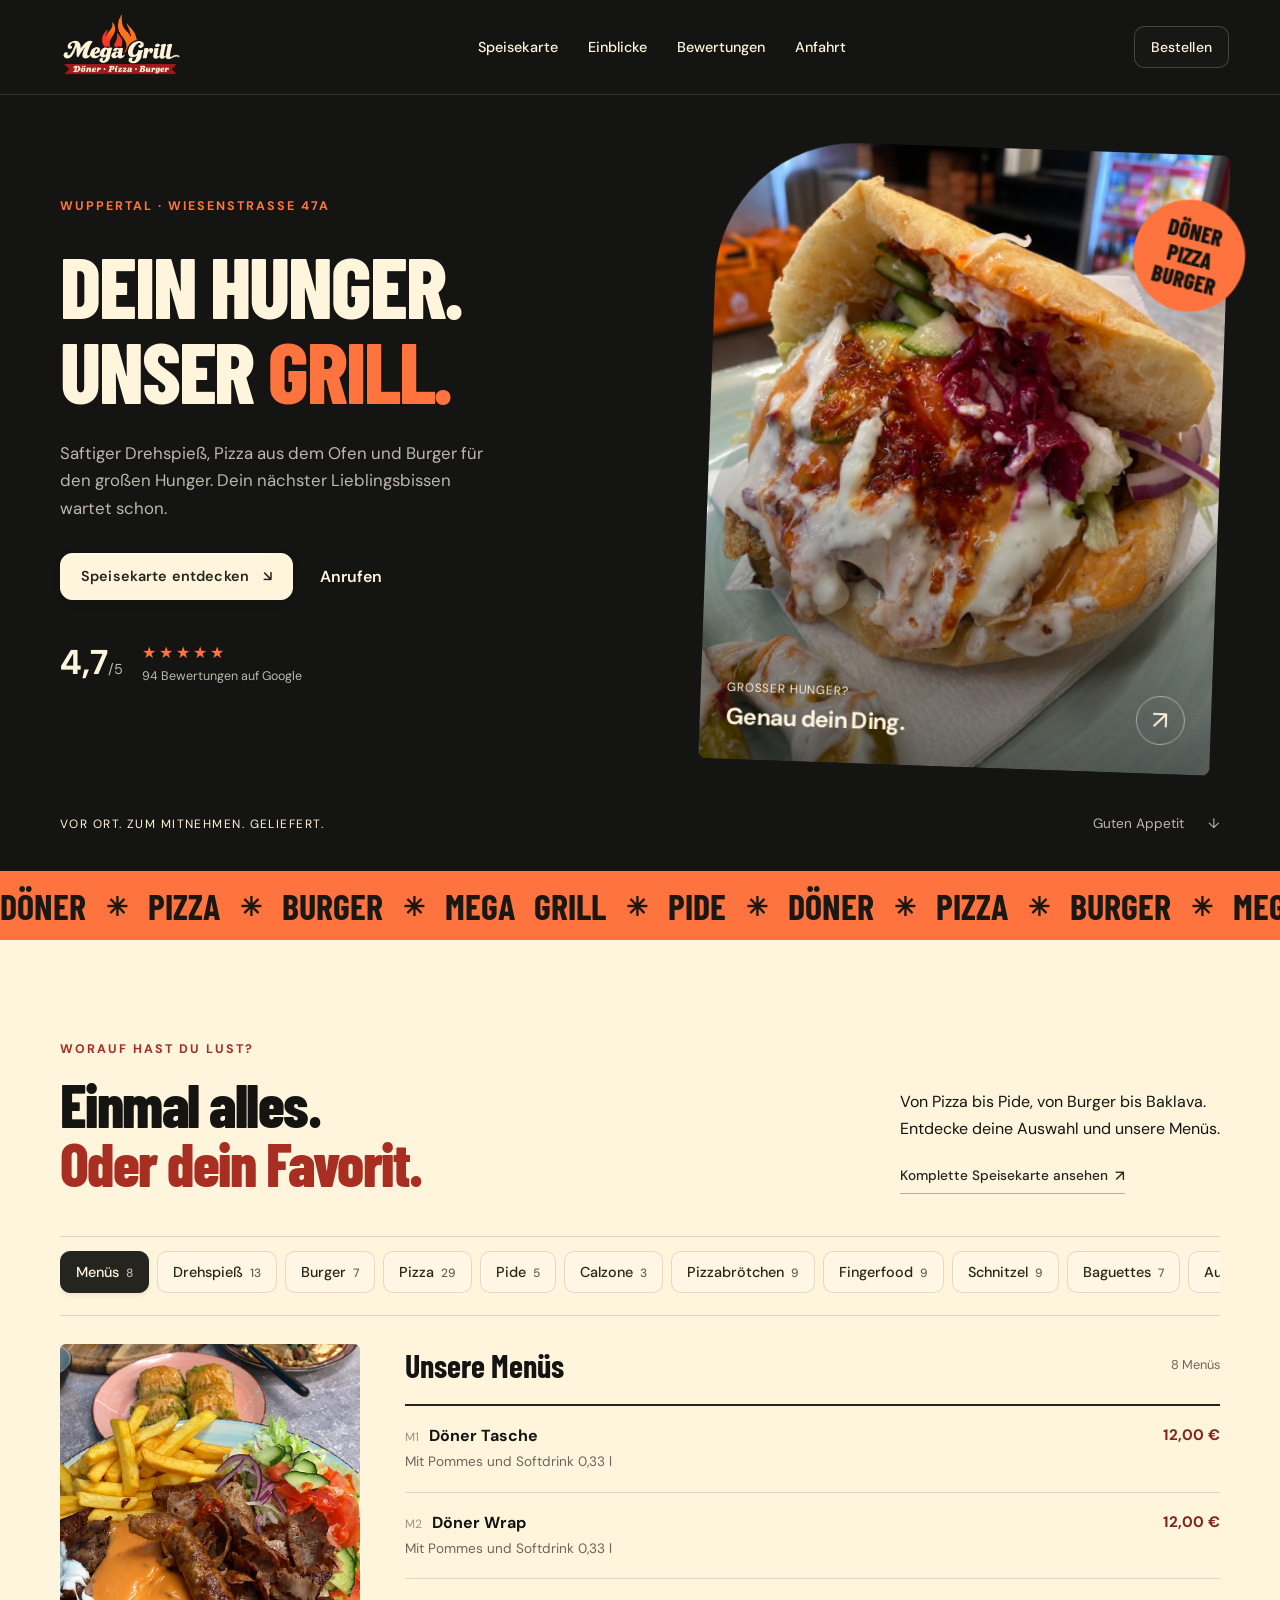
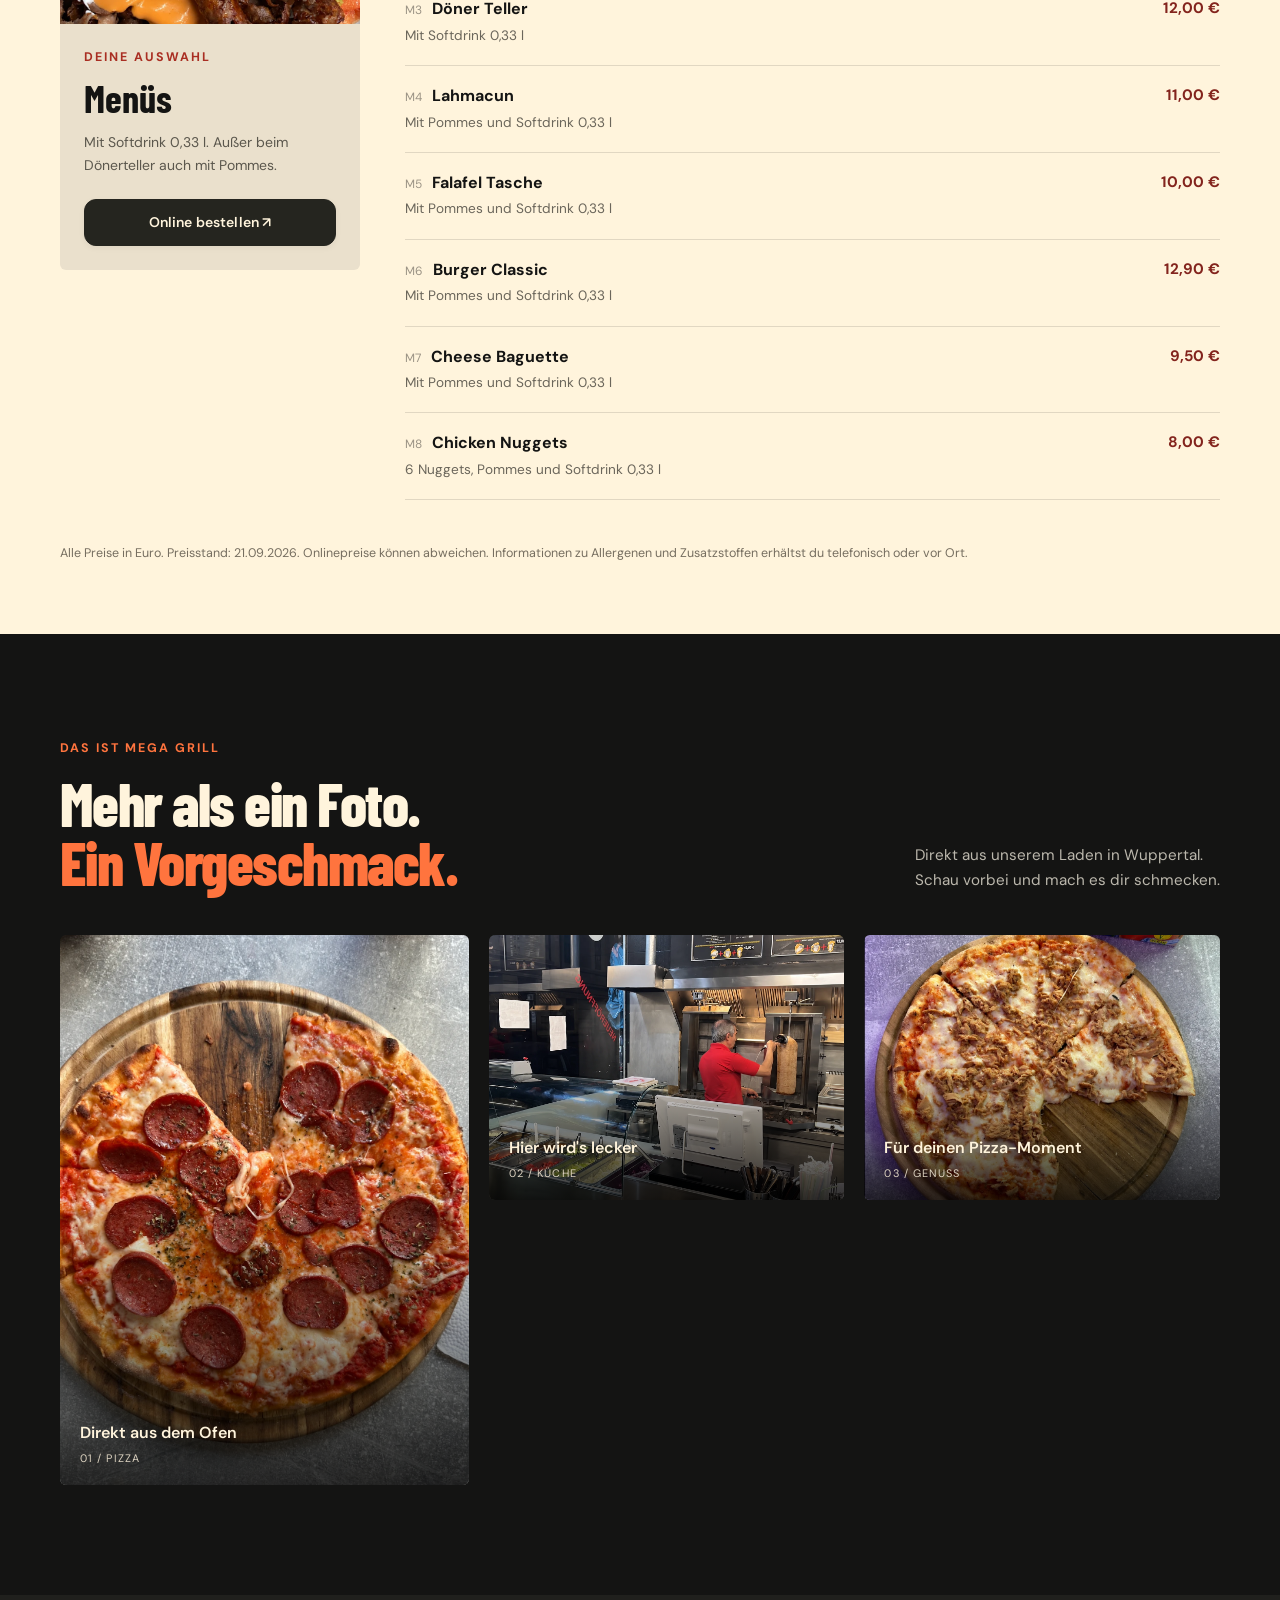
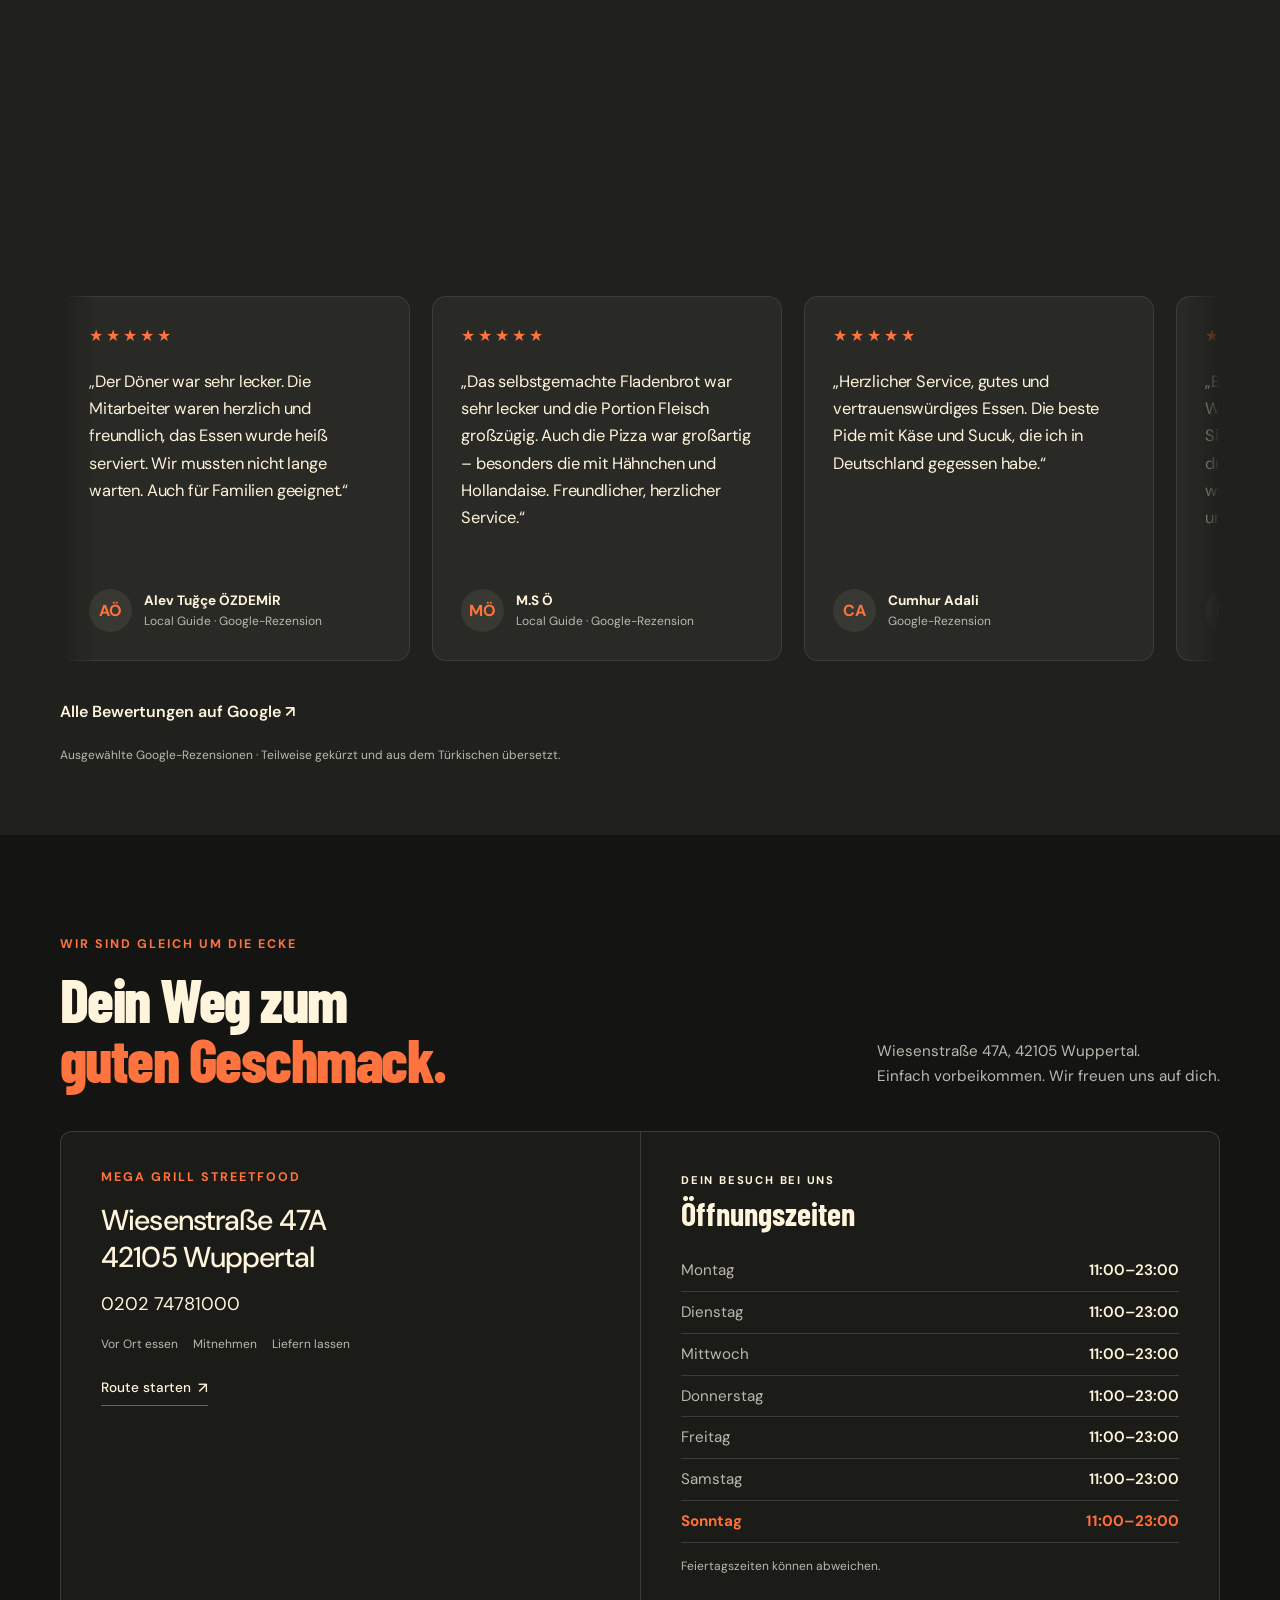
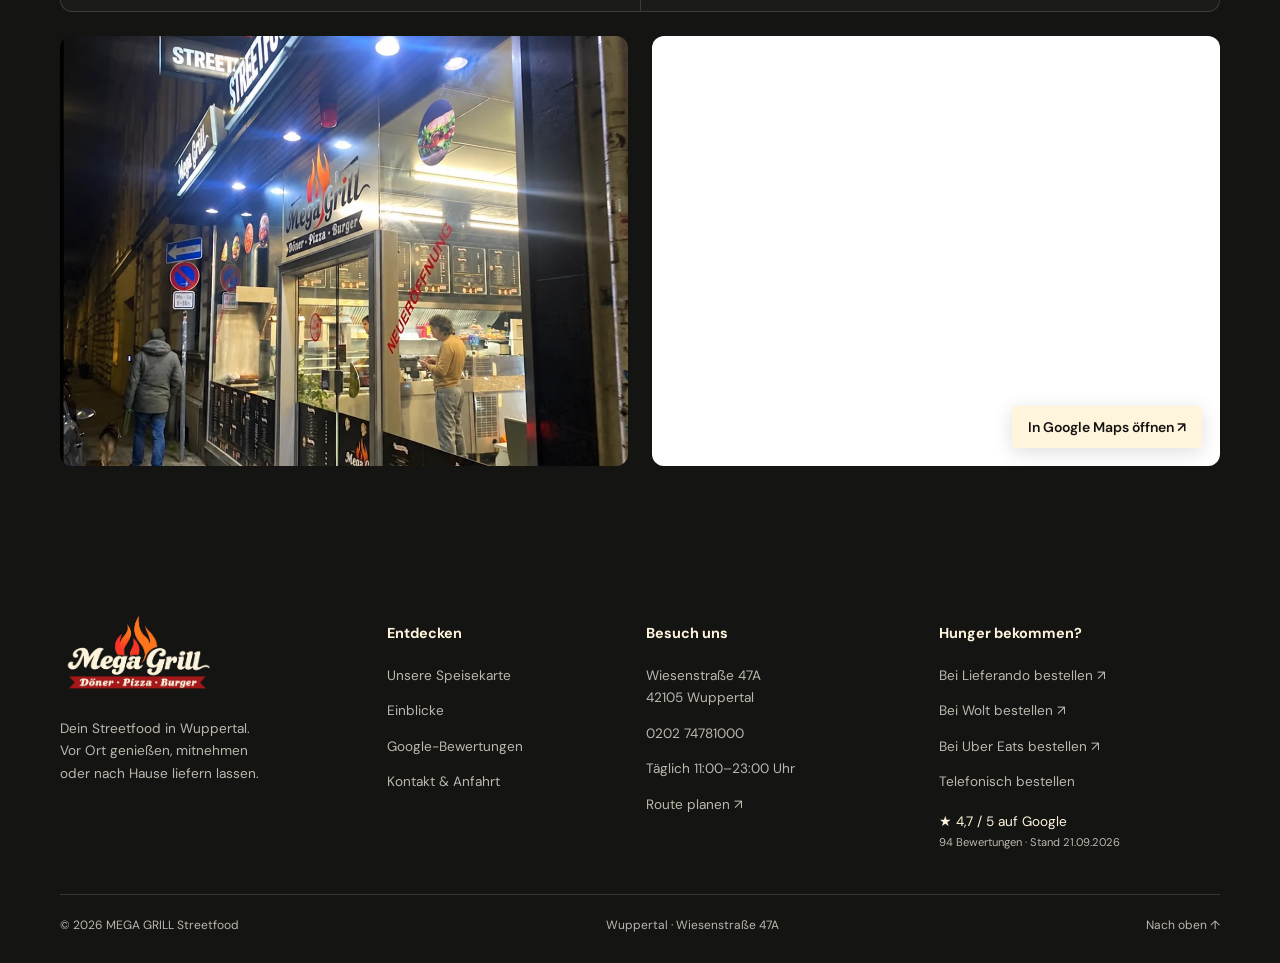
==== commit 52864e9e: "update" ====
--- a/index.html
+++ b/index.html
@@ -1,13 +1,299 @@
 <!doctype html>
-<html lang="de"><head><meta charset="utf-8"><meta name="viewport" content="width=device-width, initial-scale=1"><meta name="theme-color" content="#141413"><title>MEGA GRILL Streetfood · Döner, Pizza & Burger in Wuppertal</title><meta name="description" content="Dein Hunger. Unser Grill. Entdecke die Speisekarte von MEGA GRILL: Döner, Pizza, Burger und Menüs. Wiesenstraße 47A, Wuppertal. Jetzt bestellen oder vorbeikommen."><link rel="icon" type="image/svg+xml" href="data:image/svg+xml,%3Csvg xmlns='http://www.w3.org/2000/svg' viewBox='0 0 64 64'%3E%3Crect width='64' height='64' rx='14' fill='%23141413'/%3E%3Ctext x='32' y='45' text-anchor='middle' font-family='Arial' font-weight='900' font-size='38' fill='%23ff713b'%3EM%3C/text%3E%3C/svg%3E"><link rel="stylesheet" href="style.css"><script src="menu-data.js" defer></script><script src="order.js?v=2" defer></script><script src="app.js?v=3" defer></script></head>
+<html lang="de">
+
+<head>
+    <meta charset="utf-8">
+    <meta name="viewport" content="width=device-width, initial-scale=1">
+    <meta name="theme-color" content="#141413">
+    <title>MEGA GRILL Streetfood · Döner, Pizza & Burger in Wuppertal</title>
+    <meta name="description"
+        content="Dein Hunger. Unser Grill. Entdecke die Speisekarte von MEGA GRILL: Döner, Pizza, Burger und Menüs. Wiesenstraße 47A, Wuppertal. Jetzt bestellen oder vorbeikommen.">
+    <link rel="icon" type="image/svg+xml"
+        href="data:image/svg+xml,%3Csvg xmlns='http://www.w3.org/2000/svg' viewBox='0 0 64 64'%3E%3Crect width='64' height='64' rx='14' fill='%23141413'/%3E%3Ctext x='32' y='45' text-anchor='middle' font-family='Arial' font-weight='900' font-size='38' fill='%23ff713b'%3EM%3C/text%3E%3C/svg%3E">
+    <link rel="stylesheet" href="style.css">
+    <script src="menu-data.js" defer></script>
+    <script src="order.js?v=2" defer></script>
+    <script src="app.js?v=3" defer></script>
+</head>
+
 <body><a class="skip" href="#speisekarte">Direkt zur Speisekarte</a>
-<header class="header"><a class="brand" href="#home" aria-label="Mega Grill Startseite"><img src="assets/logo.webp" alt="Mega Grill – Döner, Pizza, Burger" width="750" height="500"></a><nav id="navigation" aria-label="Hauptnavigation"><a href="#speisekarte">Speisekarte</a><a href="#einblicke">Einblicke</a><a href="#bewertungen">Bewertungen</a><a href="#anfahrt">Anfahrt</a></nav><button type="button" class="button small order-link nav-order" aria-haspopup="dialog" aria-controls="order-dialog">Bestellen</button><button class="hamburger" aria-label="Navigation öffnen" aria-controls="navigation" aria-expanded="false"><span></span><span></span></button></header>
-<main>
-<section class="hero wrap" id="home"><div class="hero-copy"><p class="eyebrow entrance">WUPPERTAL · WIESENSTRASSE 47A</p><h1 class="entrance">DEIN HUNGER.<br>UNSER <em>GRILL.</em></h1><p class="intro entrance">Saftiger Drehspieß, Pizza aus dem Ofen und Burger für den großen Hunger. Dein nächster Lieblingsbissen wartet schon.</p><div class="hero-actions entrance"><a class="button" href="#speisekarte">Speisekarte entdecken <span aria-hidden="true">↘</span></a><a class="plain-link" href="tel:+4920274781000">Anrufen</a></div><a class="hero-rating entrance" href="#bewertungen"><span class="rating-number">4,7<span>/5</span></span><span><span class="stars" aria-hidden="true">★★★★★</span><small>94 Bewertungen auf Google</small></span></a></div><div class="hero-photo entrance"><img src="assets/doener.webp" alt="Drehspieß-Tasche mit Salat und Sauce bei Mega Grill" width="1152" height="1536" fetchpriority="high"><div class="photo-label"><span>GROSSER HUNGER?<br><strong>Genau dein Ding.</strong></span><a href="#speisekarte" data-category="Drehspieß" aria-label="Drehspieß-Speisekarte ansehen">↗</a></div><span class="photo-sticker">DÖNER<br>PIZZA<br>BURGER</span></div><div class="hero-baseline"><span>VOR ORT. ZUM MITNEHMEN. GELIEFERT.</span><a href="#speisekarte">Guten Appetit <span aria-hidden="true">↓</span></a></div></section>
-<div class="ticker" aria-hidden="true"><div>DÖNER <span>✳</span> PIZZA <span>✳</span> BURGER <span>✳</span> MEGA GRILL <span>✳</span> PIDE <span>✳</span> DÖNER <span>✳</span> PIZZA <span>✳</span> BURGER <span>✳</span> MEGA GRILL <span>✳</span> PIDE <span>✳</span></div></div>
-<section class="menu-section" id="speisekarte"><div class="wrap"><div class="section-heading reveal"><div><p class="eyebrow">WORAUF HAST DU LUST?</p><h2>Einmal alles.<br><em>Oder dein Favorit.</em></h2></div><div class="menu-heading-copy"><p>Von Pizza bis Pide, von Burger bis Baklava.<br>Entdecke deine Auswahl und unsere Menüs.</p><a class="full-menu-link" href="/speisekarte/">Komplette Speisekarte ansehen <span aria-hidden="true">↗</span></a></div></div><div class="category-shell"><div id="categories" class="categories" role="tablist" aria-label="Speisekarten-Kategorien"></div></div><div class="menu-content reveal"><aside class="menu-feature"><img id="category-image" src="assets/teller.webp" alt="Drehspießteller mit Pommes und Salat" loading="lazy" width="1152" height="1536"><div><p class="eyebrow">DEINE AUSWAHL</p><h3 id="category-title">Menüs</h3><p id="category-note"></p><button type="button" class="button order-link" aria-haspopup="dialog" aria-controls="order-dialog">Online bestellen ↗</button></div></aside><div class="menu-panel" id="menu-panel" role="tabpanel" tabindex="0"><div class="menu-panel-top"><h3 id="menu-heading">Unsere Menüs</h3><span id="menu-count"></span></div><div class="menu-items" id="menu-items"></div><p id="menu-extra"></p></div></div><p class="menu-disclaimer">Alle Preise in Euro. Preisstand: 21.09.2026. Onlinepreise können abweichen. Informationen zu Allergenen und Zusatzstoffen erhältst du telefonisch oder vor Ort.</p><noscript><p>Für die interaktive Speisekarte bitte JavaScript aktivieren. <a href="https://www.lieferando.de/speisekarte/mega-grill-wuppertal-47a">Zur Bestellseite</a></p></noscript></div></section>
-<section class="gallery-section wrap" id="einblicke"><div class="section-heading reveal"><div><p class="eyebrow">DAS IST MEGA GRILL</p><h2>Mehr als ein Foto.<br><em>Ein Vorgeschmack.</em></h2></div><p>Direkt aus unserem Laden in Wuppertal.<br>Schau vorbei und mach es dir schmecken.</p></div><div class="gallery"><figure class="gallery-large reveal"><img src="assets/pizza-salami.webp" alt="Pizza mit Salami, frisch auf einem Holzbrett serviert" loading="lazy" width="1152" height="1536"><figcaption>Direkt aus dem Ofen <span>01 / PIZZA</span></figcaption></figure><figure class="reveal"><img src="assets/kueche.webp" alt="Blick in die Küche mit Drehspieß und frischer Salatauswahl" loading="lazy" width="1536" height="1024"><figcaption>Hier wird's lecker <span>02 / KÜCHE</span></figcaption></figure><figure class="reveal"><img src="assets/pizza-doener.webp" alt="Pizza mit Drehspießfleisch auf einem Holzbrett" loading="lazy" width="1152" height="1536"><figcaption>Für deinen Pizza-Moment <span>03 / GENUSS</span></figcaption></figure><figure class="reveal"><img src="assets/teller.webp" alt="Drehspießteller mit Fleisch, Pommes, Salat und Sauce" loading="lazy" width="1152" height="1536"><figcaption>Eine gute Portion <span>04 / TELLER</span></figcaption></figure><figure class="reveal"><img src="assets/pizza-margherita.webp" alt="Pizza mit geschmolzenem Käse im Restaurant" loading="lazy" width="1152" height="1536"><figcaption>Ein echter Klassiker <span>05 / MARGHERITA</span></figcaption></figure></div></section>
-<section class="reviews-section" id="bewertungen"><div class="wrap"><div class="section-heading reveal"><div><p class="eyebrow">LIEBE GEHT DURCH DEN MAGEN</p><h2>Das sagen<br><em>unsere Gäste.</em></h2></div><a class="rating-summary maps-link" href="https://www.google.com/maps?cid=6384558740816548762" target="_blank" rel="noopener"><strong>4,7<span>/ 5</span></strong><span class="stars" aria-label="Bewertung 4,7 von 5">★★★★★</span><span>94 Google-Bewertungen</span><small>Stand: 21.09.2026</small></a></div><div class="reviews-marquee reveal" tabindex="0" role="region" aria-label="Google-Bewertungen, horizontal laufendes Karussell"><div class="reviews-track" id="reviews-track"></div></div><div class="reviews-footer"><a class="plain-link maps-link" href="https://www.google.com/maps?cid=6384558740816548762" target="_blank" rel="noopener">Alle Bewertungen auf Google ↗</a></div><p class="review-note">Ausgewählte Google-Rezensionen · Teilweise gekürzt und aus dem Türkischen übersetzt.</p></div></section>
-<section class="location-section wrap" id="anfahrt"><div class="section-heading reveal"><div><p class="eyebrow">WIR SIND GLEICH UM DIE ECKE</p><h2>Dein Weg zum<br><em>guten Geschmack.</em></h2></div><p>Wiesenstraße 47A, 42105 Wuppertal.<br>Einfach vorbeikommen. Wir freuen uns auf dich.</p></div><div class="contact-hours-grid reveal"><div class="location-info"><span class="eyebrow">MEGA GRILL STREETFOOD</span><h3>Wiesenstraße 47A<br>42105 Wuppertal</h3><a class="phone" href="tel:+4920274781000">0202 74781000</a><div class="location-tags"><span>Vor Ort essen</span><span>Mitnehmen</span><span>Liefern lassen</span></div><a class="full-menu-link route-link" href="https://www.google.com/maps/dir/?api=1&destination=MEGA+GRILL+Streetfood+Wiesenstra%C3%9Fe+47A+Wuppertal" target="_blank" rel="noopener">Route starten <span aria-hidden="true">↗</span></a></div><div class="opening-hours" id="oeffnungszeiten"><span class="eyebrow">DEIN BESUCH BEI UNS</span><h4>Öffnungszeiten</h4><table class="hours-table" aria-label="Öffnungszeiten nach Wochentag"><tbody><tr><th scope="row">Montag</th><td>11:00–23:00</td></tr><tr><th scope="row">Dienstag</th><td>11:00–23:00</td></tr><tr><th scope="row">Mittwoch</th><td>11:00–23:00</td></tr><tr><th scope="row">Donnerstag</th><td>11:00–23:00</td></tr><tr><th scope="row">Freitag</th><td>11:00–23:00</td></tr><tr><th scope="row">Samstag</th><td>11:00–23:00</td></tr><tr><th scope="row">Sonntag</th><td>11:00–23:00</td></tr></tbody></table><p class="hours-footnote">Feiertagszeiten können abweichen.</p><!-- Hours source: https://deutschlands-experten.de/imbiss/wuppertal/mega-grill-streetfood-wuppertal/ ; checked 2026-09-21 --></div></div><div class="location-media-grid reveal"><div class="location-photo"><img src="assets/restaurant.webp" alt="Eingang von Mega Grill Streetfood an der Wiesenstraße bei Nacht" loading="lazy" width="1152" height="1536"></div><div class="map-wrap reveal"><iframe title="Google Maps: Mega Grill, Wiesenstraße 47A in Wuppertal" src="https://maps.google.com/maps?q=MEGA%20GRILL%20Streetfood%20Wiesenstra%C3%9Fe%2047A%20Wuppertal&z=16&output=embed" loading="lazy" referrerpolicy="no-referrer-when-downgrade" allowfullscreen></iframe><a class="map-link maps-link" href="https://www.google.com/maps?cid=6384558740816548762" target="_blank" rel="noopener">In Google Maps öffnen ↗</a></div></div></section>
-</main><footer class="site-footer"><div class="wrap"><div class="footer-grid"><div class="footer-brand"><a href="#home" aria-label="Mega Grill Startseite"><img src="assets/logo.webp" alt="Mega Grill – Döner, Pizza, Burger" width="750" height="500"></a><p>Dein Streetfood in Wuppertal.<br>Vor Ort genießen, mitnehmen<br>oder nach Hause liefern lassen.</p></div><div class="footer-column"><h3>Entdecken</h3><a href="#speisekarte">Unsere Speisekarte</a><a href="#einblicke">Einblicke</a><a href="#bewertungen">Google-Bewertungen</a><a href="#anfahrt">Kontakt & Anfahrt</a></div><div class="footer-column"><h3>Besuch uns</h3><address>Wiesenstraße 47A<br>42105 Wuppertal</address><a href="tel:+4920274781000">0202 74781000</a><a href="#oeffnungszeiten">Täglich 11:00–23:00 Uhr</a><a class="maps-link" href="https://www.google.com/maps?cid=6384558740816548762" target="_blank" rel="noopener">Route planen ↗</a></div><div class="footer-column"><h3>Hunger bekommen?</h3><a href="https://www.lieferando.de/speisekarte/mega-grill-wuppertal-47a" target="_blank" rel="noopener">Bei Lieferando bestellen ↗</a><a href="https://wolt.com/de/deu/wuppertal/restaurant/mega-grill-streetfood" target="_blank" rel="noopener">Bei Wolt bestellen ↗</a><a href="https://www.ubereats.com/de/store/mega-grill/iEN8aYpnTOyD0D6HkbDU-g" target="_blank" rel="noopener">Bei Uber Eats bestellen ↗</a><a href="tel:+4920274781000">Telefonisch bestellen</a><span class="footer-rating">★ 4,7 / 5 auf Google<small>94 Bewertungen · Stand 21.09.2026</small></span></div></div><div class="footer-bottom"><span>© 2026 MEGA GRILL Streetfood</span><span>Wuppertal · Wiesenstraße 47A</span><a href="#home">Nach oben ↑</a></div></div></footer><div class="mobile-actions"><a href="tel:+4920274781000">Anrufen</a><button type="button" class="order-link" aria-haspopup="dialog" aria-controls="order-dialog">Jetzt bestellen ↗</button></div>
-<dialog id="order-dialog" aria-labelledby="order-title"><div class="order-dialog-head"><span class="eyebrow">MEGA GRILL STREETFOOD</span><button id="close-order" aria-label="Bestelloptionen schließen">×</button></div><h2 id="order-title">Wie möchtest du<br>bestellen?</h2><p>Wähle deinen Bestellweg.</p><div class="order-options"><a href="https://www.lieferando.de/speisekarte/mega-grill-wuppertal-47a" target="_blank" rel="noopener"><span><strong>Lieferando</strong><small>Bei Lieferando bestellen</small></span><span aria-hidden="true">↗</span></a><a href="https://wolt.com/de/deu/wuppertal/restaurant/mega-grill-streetfood" target="_blank" rel="noopener"><span><strong>Wolt</strong><small>Bei Wolt bestellen</small></span><span aria-hidden="true">↗</span></a><a href="https://www.ubereats.com/de/store/mega-grill/iEN8aYpnTOyD0D6HkbDU-g" target="_blank" rel="noopener"><span><strong>Uber Eats</strong><small>Bei Uber Eats bestellen</small></span><span aria-hidden="true">↗</span></a></div><a class="order-phone" href="tel:+4920274781000">Lieber anrufen? 0202 74781000</a></dialog></body></html>
+    <header class="header"><a class="brand" href="#home" aria-label="Mega Grill Startseite"><img src="assets/logo.webp"
+                alt="Mega Grill – Döner, Pizza, Burger" width="750" height="500"></a>
+        <nav id="navigation" aria-label="Hauptnavigation"><a href="#speisekarte">Speisekarte</a><a
+                href="#einblicke">Einblicke</a><a href="#bewertungen">Bewertungen</a><a href="#anfahrt">Anfahrt</a>
+        </nav><button type="button" class="button small order-link nav-order" aria-haspopup="dialog"
+            aria-controls="order-dialog">Bestellen</button><button class="hamburger" aria-label="Navigation öffnen"
+            aria-controls="navigation" aria-expanded="false"><span></span><span></span></button>
+    </header>
+    <main>
+        <section class="hero wrap" id="home">
+            <div class="hero-copy">
+                <p class="eyebrow entrance">WUPPERTAL · WIESENSTRASSE 47A</p>
+                <h1 class="entrance">DEIN HUNGER.<br>UNSER <em>GRILL.</em></h1>
+                <p class="intro entrance">Saftiger Drehspieß, Pizza aus dem Ofen und Burger für den großen Hunger. Dein
+                    nächster Lieblingsbissen wartet schon.</p>
+                <div class="hero-actions entrance"><a class="button" href="#speisekarte">Speisekarte entdecken <span
+                            aria-hidden="true">↘</span></a><a class="plain-link" href="tel:+4920274781000">Anrufen</a>
+                </div><a class="hero-rating entrance" href="#bewertungen"><span
+                        class="rating-number">4,7<span>/5</span></span><span><span class="stars"
+                            aria-hidden="true">★★★★★</span><small>94 Bewertungen auf Google</small></span></a>
+            </div>
+            <div class="hero-photo entrance"><img src="assets/doener.webp"
+                    alt="Drehspieß-Tasche mit Salat und Sauce bei Mega Grill" width="1152" height="1536"
+                    fetchpriority="high">
+                <div class="photo-label"><span>GROSSER HUNGER?<br><strong>Genau dein Ding.</strong></span><a
+                        href="#speisekarte" data-category="Drehspieß" aria-label="Drehspieß-Speisekarte ansehen">↗</a>
+                </div><span class="photo-sticker">DÖNER<br>PIZZA<br>BURGER</span>
+            </div>
+            <div class="hero-baseline"><span>VOR ORT. ZUM MITNEHMEN. GELIEFERT.</span><a href="#speisekarte">Guten
+                    Appetit <span aria-hidden="true">↓</span></a></div>
+        </section>
+        <div class="ticker" aria-hidden="true">
+            <div class="ticker-track">
+                <div class="ticker-group">
+                    <b>DÖNER</b><span>✳</span>
+                    <b>PIZZA</b><span>✳</span>
+                    <b>BURGER</b><span>✳</span>
+                    <b>MEGA GRILL</b><span>✳</span>
+                    <b>PIDE</b><span>✳</span>
+                    <b>DÖNER</b><span>✳</span>
+                    <b>PIZZA</b><span>✳</span>
+                    <b>BURGER</b><span>✳</span>
+                    <b>MEGA GRILL</b><span>✳</span>
+                    <b>PIDE</b><span>✳</span>
+                </div>
+
+                <div class="ticker-group">
+                    <b>DÖNER</b><span>✳</span>
+                    <b>PIZZA</b><span>✳</span>
+                    <b>BURGER</b><span>✳</span>
+                    <b>MEGA GRILL</b><span>✳</span>
+                    <b>PIDE</b><span>✳</span>
+                    <b>DÖNER</b><span>✳</span>
+                    <b>PIZZA</b><span>✳</span>
+                    <b>BURGER</b><span>✳</span>
+                    <b>MEGA GRILL</b><span>✳</span>
+                    <b>PIDE</b><span>✳</span>
+                </div>
+            </div>
+        </div>
+        <section class="menu-section" id="speisekarte">
+            <div class="wrap">
+                <div class="section-heading reveal">
+                    <div>
+                        <p class="eyebrow">WORAUF HAST DU LUST?</p>
+                        <h2>Einmal alles.<br><em>Oder dein Favorit.</em></h2>
+                    </div>
+                    <div class="menu-heading-copy">
+                        <p>Von Pizza bis Pide, von Burger bis Baklava.<br>Entdecke deine Auswahl und unsere Menüs.</p><a
+                            class="full-menu-link" href="/speisekarte/">Komplette Speisekarte ansehen <span
+                                aria-hidden="true">↗</span></a>
+                    </div>
+                </div>
+                <div class="category-shell">
+                    <div id="categories" class="categories" role="tablist" aria-label="Speisekarten-Kategorien"></div>
+                </div>
+                <div class="menu-content reveal">
+                    <aside class="menu-feature"><img id="category-image" src="assets/teller.webp"
+                            alt="Drehspießteller mit Pommes und Salat" loading="lazy" width="1152" height="1536">
+                        <div>
+                            <p class="eyebrow">DEINE AUSWAHL</p>
+                            <h3 id="category-title">Menüs</h3>
+                            <p id="category-note"></p><button type="button" class="button order-link"
+                                aria-haspopup="dialog" aria-controls="order-dialog">Online bestellen ↗</button>
+                        </div>
+                    </aside>
+                    <div class="menu-panel" id="menu-panel" role="tabpanel" tabindex="0">
+                        <div class="menu-panel-top">
+                            <h3 id="menu-heading">Unsere Menüs</h3><span id="menu-count"></span>
+                        </div>
+                        <div class="menu-items" id="menu-items"></div>
+                        <p id="menu-extra"></p>
+                    </div>
+                </div>
+                <p class="menu-disclaimer">Alle Preise in Euro. Preisstand: 21.09.2026. Onlinepreise können abweichen.
+                    Informationen zu Allergenen und Zusatzstoffen erhältst du telefonisch oder vor Ort.</p><noscript>
+                    <p>Für die interaktive Speisekarte bitte JavaScript aktivieren. <a
+                            href="https://www.lieferando.de/speisekarte/mega-grill-wuppertal-47a">Zur Bestellseite</a>
+                    </p>
+                </noscript>
+            </div>
+        </section>
+        <section class="gallery-section wrap" id="einblicke">
+            <div class="section-heading reveal">
+                <div>
+                    <p class="eyebrow">DAS IST MEGA GRILL</p>
+                    <h2>Mehr als ein Foto.<br><em>Ein Vorgeschmack.</em></h2>
+                </div>
+                <p>Direkt aus unserem Laden in Wuppertal.<br>Schau vorbei und mach es dir schmecken.</p>
+            </div>
+            <div class="gallery">
+                <figure class="gallery-large reveal"><img src="assets/pizza-salami.webp"
+                        alt="Pizza mit Salami, frisch auf einem Holzbrett serviert" loading="lazy" width="1152"
+                        height="1536">
+                    <figcaption>Direkt aus dem Ofen <span>01 / PIZZA</span></figcaption>
+                </figure>
+                <figure class="reveal"><img src="assets/kueche.webp"
+                        alt="Blick in die Küche mit Drehspieß und frischer Salatauswahl" loading="lazy" width="1536"
+                        height="1024">
+                    <figcaption>Hier wird's lecker <span>02 / KÜCHE</span></figcaption>
+                </figure>
+                <figure class="reveal"><img src="assets/pizza-doener.webp"
+                        alt="Pizza mit Drehspießfleisch auf einem Holzbrett" loading="lazy" width="1152" height="1536">
+                    <figcaption>Für deinen Pizza-Moment <span>03 / GENUSS</span></figcaption>
+                </figure>
+                <figure class="reveal"><img src="assets/teller.webp"
+                        alt="Drehspießteller mit Fleisch, Pommes, Salat und Sauce" loading="lazy" width="1152"
+                        height="1536">
+                    <figcaption>Eine gute Portion <span>04 / TELLER</span></figcaption>
+                </figure>
+                <figure class="reveal"><img src="assets/pizza-margherita.webp"
+                        alt="Pizza mit geschmolzenem Käse im Restaurant" loading="lazy" width="1152" height="1536">
+                    <figcaption>Ein echter Klassiker <span>05 / MARGHERITA</span></figcaption>
+                </figure>
+            </div>
+        </section>
+        <section class="reviews-section" id="bewertungen">
+            <div class="wrap">
+                <div class="section-heading reveal">
+                    <div>
+                        <p class="eyebrow">LIEBE GEHT DURCH DEN MAGEN</p>
+                        <h2>Das sagen<br><em>unsere Gäste.</em></h2>
+                    </div><a class="rating-summary maps-link" href="https://www.google.com/maps?cid=6384558740816548762"
+                        target="_blank" rel="noopener"><strong>4,7<span>/ 5</span></strong><span class="stars"
+                            aria-label="Bewertung 4,7 von 5">★★★★★</span><span>94 Google-Bewertungen</span><small>Stand:
+                            21.09.2026</small></a>
+                </div>
+                <div class="reviews-marquee reveal" tabindex="0" role="region"
+                    aria-label="Google-Bewertungen, horizontal laufendes Karussell">
+                    <div class="reviews-track" id="reviews-track"></div>
+                </div>
+                <div class="reviews-footer"><a class="plain-link maps-link"
+                        href="https://www.google.com/maps?cid=6384558740816548762" target="_blank" rel="noopener">Alle
+                        Bewertungen auf Google ↗</a></div>
+                <p class="review-note">Ausgewählte Google-Rezensionen · Teilweise gekürzt und aus dem Türkischen
+                    übersetzt.</p>
+            </div>
+        </section>
+        <section class="location-section wrap" id="anfahrt">
+            <div class="section-heading reveal">
+                <div>
+                    <p class="eyebrow">WIR SIND GLEICH UM DIE ECKE</p>
+                    <h2>Dein Weg zum<br><em>guten Geschmack.</em></h2>
+                </div>
+                <p>Wiesenstraße 47A, 42105 Wuppertal.<br>Einfach vorbeikommen. Wir freuen uns auf dich.</p>
+            </div>
+            <div class="contact-hours-grid reveal">
+                <div class="location-info"><span class="eyebrow">MEGA GRILL STREETFOOD</span>
+                    <h3>Wiesenstraße 47A<br>42105 Wuppertal</h3><a class="phone" href="tel:+4920274781000">0202
+                        74781000</a>
+                    <div class="location-tags"><span>Vor Ort essen</span><span>Mitnehmen</span><span>Liefern
+                            lassen</span></div><a class="full-menu-link route-link"
+                        href="https://www.google.com/maps/dir/?api=1&destination=MEGA+GRILL+Streetfood+Wiesenstra%C3%9Fe+47A+Wuppertal"
+                        target="_blank" rel="noopener">Route starten <span aria-hidden="true">↗</span></a>
+                </div>
+                <div class="opening-hours" id="oeffnungszeiten"><span class="eyebrow">DEIN BESUCH BEI UNS</span>
+                    <h4>Öffnungszeiten</h4>
+                    <table class="hours-table" aria-label="Öffnungszeiten nach Wochentag">
+                        <tbody>
+                            <tr>
+                                <th scope="row">Montag</th>
+                                <td>11:00–23:00</td>
+                            </tr>
+                            <tr>
+                                <th scope="row">Dienstag</th>
+                                <td>11:00–23:00</td>
+                            </tr>
+                            <tr>
+                                <th scope="row">Mittwoch</th>
+                                <td>11:00–23:00</td>
+                            </tr>
+                            <tr>
+                                <th scope="row">Donnerstag</th>
+                                <td>11:00–23:00</td>
+                            </tr>
+                            <tr>
+                                <th scope="row">Freitag</th>
+                                <td>11:00–23:00</td>
+                            </tr>
+                            <tr>
+                                <th scope="row">Samstag</th>
+                                <td>11:00–23:00</td>
+                            </tr>
+                            <tr>
+                                <th scope="row">Sonntag</th>
+                                <td>11:00–23:00</td>
+                            </tr>
+                        </tbody>
+                    </table>
+                    <p class="hours-footnote">Feiertagszeiten können abweichen.</p>
+                    <!-- Hours source: https://deutschlands-experten.de/imbiss/wuppertal/mega-grill-streetfood-wuppertal/ ; checked 2026-09-21 -->
+                </div>
+            </div>
+            <div class="location-media-grid reveal">
+                <div class="location-photo"><img src="assets/restaurant.webp"
+                        alt="Eingang von Mega Grill Streetfood an der Wiesenstraße bei Nacht" loading="lazy"
+                        width="1152" height="1536"></div>
+                <div class="map-wrap reveal"><iframe title="Google Maps: Mega Grill, Wiesenstraße 47A in Wuppertal"
+                        src="https://maps.google.com/maps?q=MEGA%20GRILL%20Streetfood%20Wiesenstra%C3%9Fe%2047A%20Wuppertal&z=16&output=embed"
+                        loading="lazy" referrerpolicy="no-referrer-when-downgrade" allowfullscreen></iframe><a
+                        class="map-link maps-link" href="https://www.google.com/maps?cid=6384558740816548762"
+                        target="_blank" rel="noopener">In Google Maps öffnen ↗</a></div>
+            </div>
+        </section>
+    </main>
+    <footer class="site-footer">
+        <div class="wrap">
+            <div class="footer-grid">
+                <div class="footer-brand"><a href="#home" aria-label="Mega Grill Startseite"><img src="assets/logo.webp"
+                            alt="Mega Grill – Döner, Pizza, Burger" width="750" height="500"></a>
+                    <p>Dein Streetfood in Wuppertal.<br>Vor Ort genießen, mitnehmen<br>oder nach Hause liefern lassen.
+                    </p>
+                </div>
+                <div class="footer-column">
+                    <h3>Entdecken</h3><a href="#speisekarte">Unsere Speisekarte</a><a href="#einblicke">Einblicke</a><a
+                        href="#bewertungen">Google-Bewertungen</a><a href="#anfahrt">Kontakt & Anfahrt</a>
+                </div>
+                <div class="footer-column">
+                    <h3>Besuch uns</h3>
+                    <address>Wiesenstraße 47A<br>42105 Wuppertal</address><a href="tel:+4920274781000">0202
+                        74781000</a><a href="#oeffnungszeiten">Täglich 11:00–23:00 Uhr</a><a class="maps-link"
+                        href="https://www.google.com/maps?cid=6384558740816548762" target="_blank" rel="noopener">Route
+                        planen ↗</a>
+                </div>
+                <div class="footer-column">
+                    <h3>Hunger bekommen?</h3><a href="https://www.lieferando.de/speisekarte/mega-grill-wuppertal-47a"
+                        target="_blank" rel="noopener">Bei Lieferando bestellen ↗</a><a
+                        href="https://wolt.com/de/deu/wuppertal/restaurant/mega-grill-streetfood" target="_blank"
+                        rel="noopener">Bei Wolt bestellen ↗</a><a
+                        href="https://www.ubereats.com/de/store/mega-grill/iEN8aYpnTOyD0D6HkbDU-g" target="_blank"
+                        rel="noopener">Bei Uber Eats bestellen ↗</a><a href="tel:+4920274781000">Telefonisch
+                        bestellen</a><span class="footer-rating">★ 4,7 / 5 auf Google<small>94 Bewertungen · Stand
+                            21.09.2026</small></span>
+                </div>
+            </div>
+            <div class="footer-bottom"><span>© 2026 MEGA GRILL Streetfood</span><span>Wuppertal · Wiesenstraße
+                    47A</span><a href="#home">Nach oben ↑</a></div>
+        </div>
+    </footer>
+    <div class="mobile-actions"><a href="tel:+4920274781000">Anrufen</a><button type="button" class="order-link"
+            aria-haspopup="dialog" aria-controls="order-dialog">Jetzt bestellen ↗</button></div>
+    <dialog id="order-dialog" aria-labelledby="order-title">
+        <div class="order-dialog-head"><span class="eyebrow">MEGA GRILL STREETFOOD</span><button id="close-order"
+                aria-label="Bestelloptionen schließen">×</button></div>
+        <h2 id="order-title">Wie möchtest du<br>bestellen?</h2>
+        <p>Wähle deinen Bestellweg.</p>
+        <div class="order-options"><a href="https://www.lieferando.de/speisekarte/mega-grill-wuppertal-47a"
+                target="_blank" rel="noopener"><span><strong>Lieferando</strong><small>Bei Lieferando
+                        bestellen</small></span><span aria-hidden="true">↗</span></a><a
+                href="https://wolt.com/de/deu/wuppertal/restaurant/mega-grill-streetfood" target="_blank"
+                rel="noopener"><span><strong>Wolt</strong><small>Bei Wolt bestellen</small></span><span
+                    aria-hidden="true">↗</span></a><a
+                href="https://www.ubereats.com/de/store/mega-grill/iEN8aYpnTOyD0D6HkbDU-g" target="_blank"
+                rel="noopener"><span><strong>Uber Eats</strong><small>Bei Uber Eats bestellen</small></span><span
+                    aria-hidden="true">↗</span></a></div><a class="order-phone" href="tel:+4920274781000">Lieber
+            anrufen? 0202 74781000</a>
+    </dialog>
+</body>
+
+</html>
--- a/style.css
+++ b/style.css
@@ -1,46 +1,2537 @@
 @import url('https://fonts.googleapis.com/css2?family=Barlow+Condensed:wght@600;700;800;900&family=DM+Sans:wght@400;500;600;700&display=swap');
-:root{--bg:#141413;--panel:#20201d;--cream:#fff4dc;--orange:#ff743e;--red:#a92e22;--muted:#bcb8ad;--line:#ffffff25;color-scheme:dark;font-family:'DM Sans',sans-serif;font-size:16px}*{box-sizing:border-box}html{scroll-behavior:smooth;scroll-padding-top:104px}body{margin:0;background:var(--bg);color:var(--cream)}a{color:inherit;text-decoration:none}button{font:inherit;cursor:pointer}button,a{-webkit-tap-highlight-color:transparent}button:focus-visible,a:focus-visible,[tabindex]:focus-visible{outline:3px solid var(--orange);outline-offset:5px}img{display:block;width:100%;height:100%;object-fit:cover}p{line-height:1.65}h1,h2,h3,p,figure{margin:0}h1,h2{font-family:'Barlow Condensed','Arial Narrow',Impact,sans-serif;font-weight:800;letter-spacing:-.025em;line-height:.99}em{font-style:normal;color:var(--orange)}.wrap{max-width:1320px;margin-inline:auto;padding-inline:60px}.eyebrow{font-size:.78rem;font-weight:700;letter-spacing:.16em;line-height:1.5}.button{display:inline-flex;align-items:center;justify-content:center;gap:30px;background:var(--orange);color:#151411;padding:18px 24px;border-radius:5px;font-weight:700;border:1px solid transparent;transition:background .2s,transform .2s}.button:hover{background:#ff925f;transform:translateY(-3px)}.button.small{padding:13px 18px;font-size:.875rem;gap:20px}.plain-link{font-weight:600;text-underline-offset:6px}.plain-link:hover{text-decoration:underline;color:var(--orange)}.skip{position:fixed;left:20px;top:-70px;z-index:100;background:var(--cream);color:var(--bg);padding:12px}.skip:focus{top:12px}.header{height:95px;display:flex;align-items:center;justify-content:space-between;padding:0 max(4vw,24px);background:#141413ef;border-bottom:1px solid var(--line);position:sticky;top:0;z-index:30;backdrop-filter:blur(16px)}.brand{height:85px;width:139px;flex-shrink:0}.brand img{object-fit:contain}.header nav{display:flex;gap:30px;font-size:.9rem;font-weight:500}.header nav a{transition:color .2s}.header nav a:hover{color:var(--orange)}.hamburger{display:none;background:none;border:0;padding:12px;color:var(--cream)}.hamburger span{display:block;width:24px;height:2px;background:currentColor;margin:6px 0}.hero{display:grid;grid-template-columns:1.14fr 1fr;gap:0 40px;padding-top:52px}.hero-copy{padding:50px 0 25px;position:relative;z-index:2}.hero .eyebrow{color:var(--orange);margin-bottom:27px}.hero h1{font-size:clamp(4.1rem,6.7vw,6.8rem);white-space:nowrap}.intro{font-size:1.05rem;max-width:440px;color:var(--muted);margin:27px 0 30px}.hero-actions{display:flex;gap:27px;align-items:center;flex-wrap:wrap}.hero-rating{display:flex;gap:19px;align-items:center;width:fit-content;margin-top:42px}.rating-number{font-size:2.15rem;line-height:1;font-weight:700}.rating-number>span{font-size:.9rem;color:var(--muted);font-weight:400}.stars{color:var(--orange);letter-spacing:.18em;font-size:1rem}.hero-rating small{display:block;font-size:.78rem;color:var(--muted);margin-top:5px}.hero-photo{position:relative;min-height:550px;max-height:620px;border-radius:140px 8px 8px 8px;transform:rotate(2deg);margin-left:12px}.hero-photo>img{border-radius:inherit;object-position:center 49%}.hero-photo:after{content:'';position:absolute;inset:40% 0 0;border-radius:inherit;background:linear-gradient(transparent,#0009);pointer-events:none}.photo-label{position:absolute;bottom:28px;left:26px;right:26px;z-index:2;display:flex;align-items:center;justify-content:space-between;font-size:.75rem;letter-spacing:.07em}.photo-label strong{display:block;font-size:1.45rem;letter-spacing:-.03em;margin-top:6px}.photo-label a{display:grid;place-items:center;border:1px solid #fff7;width:49px;height:49px;border-radius:50%;font-size:1.6rem}.photo-sticker{position:absolute;right:-18px;top:45px;z-index:2;background:var(--orange);color:#151411;border-radius:50%;width:112px;height:112px;display:grid;place-content:center;text-align:center;font-family:'Barlow Condensed',Impact,sans-serif;font-size:1.4rem;font-weight:800;line-height:1.1;transform:rotate(12deg)}.hero-baseline{grid-column:1/-1;display:flex;justify-content:space-between;align-items:center;margin:48px 0 25px;font-size:.75rem;letter-spacing:.12em}.hero-baseline a{letter-spacing:0;color:var(--muted);font-size:.85rem}.hero-baseline a span{margin-left:20px}.ticker{overflow:hidden;background:var(--orange);color:#1b1814;padding:13px 0;margin-top:14px}.ticker>div{width:max-content;font-family:'Barlow Condensed',Impact,sans-serif;font-size:2.25rem;font-weight:700;word-spacing:12px;animation:ticker 42s linear infinite}.ticker span{font-size:1.6rem;margin-inline:20px}.section-heading{display:flex;justify-content:space-between;align-items:flex-end;gap:35px;margin-bottom:42px}.section-heading .eyebrow{color:var(--orange);margin-bottom:16px}.section-heading h2{font-size:clamp(3rem,4.7vw,4.5rem)}.section-heading>p{font-size:.95rem;color:var(--muted);max-width:350px}.menu-section{background:var(--cream);color:var(--bg);padding:100px 0 70px;color-scheme:light}.menu-section em,.menu-section .eyebrow{color:var(--red)}.menu-section .section-heading>p{color:#615d54}.category-shell{position:sticky;top:94px;background:var(--cream);z-index:15;padding:14px 0;margin-bottom:28px;border-top:1px solid #24231e22;border-bottom:1px solid #24231e22}.categories{display:flex;gap:8px;overflow:auto;scrollbar-width:thin;scrollbar-color:#a92e2266 transparent;padding:0 0 8px}.categories button{white-space:nowrap;padding:12px 17px;border:1px solid #29231a25;border-radius:4px;background:transparent;color:#29231a;font-size:.9rem;font-weight:600;transition:.2s}.categories button:hover{border-color:var(--red)}.categories button[aria-selected=true]{background:var(--red);color:var(--cream);border-color:var(--red)}.categories button small{font-size:.75rem;margin-left:7px;opacity:.7}.menu-content{display:grid;grid-template-columns:300px 1fr;gap:45px;align-items:start}.menu-feature{background:#eae0cc;border-radius:6px;overflow:hidden;position:sticky;top:192px}.menu-feature>img{height:280px;object-position:center 45%}.menu-feature>div{padding:24px}.menu-feature h3{font-family:'Barlow Condensed',Impact,sans-serif;font-size:2.4rem;line-height:1.1;margin:10px 0}.menu-feature p:not(.eyebrow){font-size:.875rem;color:#5b574d;margin:12px 0 22px}.menu-feature .button{font-size:.875rem;width:100%;gap:10px;padding:15px 12px}.menu-panel-top{display:flex;justify-content:space-between;align-items:center;gap:16px;padding:2px 0 20px;border-bottom:2px solid #24231e}.menu-panel-top h3{font-family:'Barlow Condensed',Impact,sans-serif;font-size:2rem}.menu-panel-top>span{font-size:.8rem;color:#6c675e}.menu-items{display:grid;grid-template-columns:1fr}.dish{padding:19px 0;border-bottom:1px solid #24231e22;display:grid;grid-template-columns:1fr auto;gap:8px 20px;animation:appear .35s both}.dish h4{font-size:1rem;margin:0 0 5px;line-height:1.4}.dish .dish-number{color:#9b9385;font-size:.75rem;font-weight:400;margin-right:10px}.dish p{font-size:.85rem;color:#6b665b;max-width:450px;line-height:1.5}.dish-prices{display:flex;gap:17px;justify-content:flex-end;text-align:right}.price-part{min-width:58px;display:flex;flex-direction:column;gap:5px}.price-part b{font-size:.95rem;white-space:nowrap;color:#83241d}.price-part small{font-size:.75rem;color:#736b5b}.menu-disclaimer,#menu-extra{font-size:.78rem;color:#766e60;line-height:1.6;margin-top:22px}.gallery-section{padding-top:105px;padding-bottom:110px}.gallery{display:grid;grid-template-columns:1.15fr 1fr 1fr;gap:20px}.gallery figure{overflow:hidden;position:relative;border-radius:6px;height:265px}.gallery .gallery-large{grid-row:span 2;height:550px}.gallery img{transition:transform .7s;object-position:center}.gallery figure:hover img{transform:scale(1.045)}.gallery figure:after{content:'';position:absolute;inset:45% 0 0;background:linear-gradient(transparent,#000c);pointer-events:none}.gallery figcaption{position:absolute;bottom:20px;left:20px;right:20px;z-index:2;font-size:1rem;font-weight:600}.gallery figcaption span{display:block;font-size:.68rem;font-weight:400;color:#ddd3c1;letter-spacing:.1em;margin-top:8px}.reviews-section{background:#20201d;padding:90px 0 70px}.rating-summary{display:flex;flex-direction:column;gap:8px;min-width:200px}.rating-summary strong{font-size:4rem;line-height:1.1;letter-spacing:-.05em}.rating-summary strong span{font-size:1.4rem;color:var(--muted);font-weight:400;margin-left:7px}.rating-summary>span:not(.stars){font-size:.9rem}.rating-summary small{font-size:.75rem;color:var(--muted)}.review-stage{border-block:1px solid var(--line);padding:38px 0;min-height:256px;display:flex;align-items:center}.review{display:grid;grid-template-columns:170px 1fr;gap:40px;animation:appear .6s both}.review-person{font-size:.85rem;line-height:1.5}.avatar{display:grid;width:46px;height:46px;place-items:center;background:#fff4dc13;color:var(--orange);border-radius:50%;font-weight:700;margin-bottom:12px}.review-person strong{display:block}.review-person small{font-size:.75rem;color:var(--muted)}.review blockquote{font-size:clamp(1.25rem,2.2vw,1.85rem);line-height:1.5;margin:10px 0 0;letter-spacing:-.025em}.reviews-footer{display:flex;justify-content:space-between;gap:20px;align-items:center;margin-top:25px}.review-controls{display:flex;align-items:center;gap:16px}.review-controls button{border:1px solid #ffffff36;border-radius:50%;background:transparent;color:var(--cream);width:40px;height:40px}.review-controls button:hover{background:var(--orange);color:#141413}.review-controls>span{font-size:.75rem;letter-spacing:.08em}.review-note{font-size:.75rem;color:var(--muted);margin-top:24px}.location-section{padding-top:100px;padding-bottom:90px}.location-grid{display:grid;grid-template-columns:1fr 1.3fr;border:1px solid var(--line);border-radius:6px;overflow:hidden;margin-bottom:24px}.location-photo{height:400px}.location-photo img{object-position:50% 49%}.location-info{padding:40px 48px;display:flex;flex-direction:column;align-items:flex-start}.location-info .eyebrow{color:var(--orange)}.location-info h3{font-size:1.8rem;font-weight:500;line-height:1.3;letter-spacing:-.03em;margin:15px 0}.phone{font-size:1.15rem}.phone:hover{color:var(--orange)}.location-tags{display:flex;gap:15px;flex-wrap:wrap;color:var(--muted);font-size:.75rem;margin:20px 0}.hours{font-size:.78rem;text-decoration:underline;text-underline-offset:4px;margin-top:17px;color:var(--muted)}.map-wrap{height:390px;position:relative;border-radius:6px;overflow:hidden;background:#282a27}.map-wrap iframe{border:0;width:100%;height:100%;filter:saturate(.65)}.map-link{position:absolute;bottom:18px;right:18px;background:var(--cream);color:#141413;padding:12px 16px;border-radius:4px;font-size:.875rem;font-weight:600;box-shadow:0 4px 20px #0002}.final-cta{background:var(--orange);color:#151411;padding:58px 0}.final-cta .wrap{display:flex;align-items:center;justify-content:space-between;gap:25px}.final-cta h2{font-size:clamp(2.8rem,4.6vw,4.6rem);margin-top:8px}.final-cta em{color:var(--cream)}.final-cta .button{background:#151411;color:var(--cream)}footer{padding-top:30px;padding-bottom:30px}.footer-top{display:flex;gap:45px;align-items:center;padding-bottom:22px}.footer-top img{width:165px;height:110px;object-fit:contain}.footer-top p{font-size:.875rem;color:var(--muted)}.footer-top>a:last-child{margin-left:auto;font-size:.85rem}.footer-bottom{display:flex;justify-content:space-between;gap:18px;border-top:1px solid var(--line);padding-top:22px;color:var(--muted);font-size:.75rem}.mobile-actions{display:none}.entrance{animation:appear .8s both}.hero-copy .entrance:nth-child(2){animation-delay:.1s}.hero-copy .entrance:nth-child(3){animation-delay:.2s}.hero-copy .entrance:nth-child(4){animation-delay:.3s}.hero-photo.entrance{animation:photo-appear 1s both}.motion .reveal{opacity:0;transform:translateY(25px);transition:opacity .7s,transform .7s}.motion .reveal.visible{opacity:1;transform:none}@keyframes appear{from{opacity:0;transform:translateY(18px)}to{opacity:1;transform:none}}@keyframes photo-appear{from{opacity:0;transform:translateY(25px) rotate(5deg)}to{opacity:1;transform:rotate(2deg)}}@keyframes ticker{to{transform:translateX(-50%)}}
-@media(min-width:1500px){.hero h1{font-size:7rem}}@media(max-width:1050px){.wrap{padding-inline:32px}.header nav{gap:20px}.hero{gap:25px}.hero-copy{padding-top:30px}.hero-photo{min-height:510px}.hero h1{font-size:6.8vw}.hero-actions{gap:20px}.hero-actions .button{padding:17px 18px;font-size:.9rem}.menu-content{grid-template-columns:240px 1fr;gap:30px}.menu-feature>img{height:230px}.location-info{padding:30px}.gallery figure{height:230px}.gallery .gallery-large{height:480px}.dish{gap:8px 12px}.dish-prices{gap:10px}}
-@media(max-width:760px){html{scroll-padding-top:82px}.wrap{padding-inline:22px}.header{height:78px;padding-inline:17px;gap:12px}.brand{height:73px;width:117px}.header .button{margin-left:auto;font-size:.78rem;padding:11px 12px;gap:8px}.hamburger{display:block}.header nav{display:none;position:absolute;top:77px;left:0;right:0;background:#1c1c19;border-bottom:1px solid #ffffff26;padding:25px;flex-direction:column;gap:23px}.header nav.open{display:flex}.hero{padding-top:35px;grid-template-columns:1fr;gap:30px}.hero-copy{padding:0}.hero .eyebrow{font-size:.69rem;margin-bottom:18px}.hero h1{font-size:clamp(3.7rem,12.8vw,6rem);white-space:normal}.intro{font-size:1rem;max-width:440px;margin:22px 0}.hero-actions{gap:22px}.hero-rating{margin-top:27px}.hero-photo{margin:0 8px 0 0;height:460px;min-height:0;max-height:none;border-top-left-radius:100px}.hero-photo>img{object-position:50% 42%}.photo-sticker{width:94px;height:94px;right:-10px;top:24px;font-size:1.2rem}.hero-baseline{margin:0 0 8px;gap:15px;font-size:.63rem;letter-spacing:.06em}.hero-baseline a{font-size:.75rem;white-space:nowrap}.ticker>div{font-size:1.75rem}.ticker{padding:10px 0}.section-heading{align-items:flex-start;flex-direction:column;gap:20px;margin-bottom:28px}.section-heading h2{font-size:3.2rem}.section-heading>p{font-size:.9rem}.menu-section{padding:60px 0 45px}.category-shell{top:77px;padding:10px 0;margin-bottom:22px}.categories button{padding:11px 13px;font-size:.85rem}.menu-content{grid-template-columns:1fr;gap:24px}.menu-feature{position:static;display:grid;grid-template-columns:105px 1fr;min-height:160px}.menu-feature>img{height:100%;min-height:160px}.menu-feature>div{padding:17px}.menu-feature h3{font-size:1.9rem;margin:4px 0}.menu-feature p:not(.eyebrow){margin:7px 0 0;font-size:.8rem}.menu-feature .button{display:none}.menu-feature .eyebrow{font-size:.63rem}.menu-panel-top h3{font-size:1.75rem}.dish h4{font-size:.95rem}.dish p{font-size:.82rem}.dish{padding:16px 0}.dish-prices{gap:10px}.price-part b{font-size:.88rem}.price-part{min-width:54px}.dish.multi-price{grid-template-columns:1fr}.dish.multi-price .dish-prices{justify-content:flex-start;text-align:left;gap:25px;margin-left:0;margin-top:5px}.menu-disclaimer{font-size:.75rem}.gallery-section,.location-section{padding-top:60px;padding-bottom:60px}.gallery{grid-template-columns:1fr 1fr;gap:12px}.gallery figure{height:210px}.gallery .gallery-large{grid-column:1/-1;grid-row:auto;height:360px}.gallery figcaption{font-size:.82rem;bottom:15px;left:12px;right:12px}.gallery figcaption span{font-size:.63rem}.reviews-section{padding:60px 0 45px}.rating-summary{display:grid;grid-template-columns:auto 1fr;gap:4px 15px;align-items:center}.rating-summary strong{grid-row:span 3;font-size:3.7rem}.rating-summary>span:not(.stars){font-size:.8rem}.review-stage{min-height:335px;padding:26px 0}.review{display:flex;flex-direction:column-reverse;gap:25px}.review-person{display:grid;grid-template-columns:40px 1fr;gap:0 12px;align-items:center}.avatar{grid-row:span 2;margin:0;width:40px;height:40px}.review blockquote{font-size:1.25rem;line-height:1.5}.reviews-footer{align-items:flex-start;flex-direction:column;gap:22px}.reviews-footer .plain-link{font-size:.85rem}.review-note{font-size:.7rem}.location-grid{grid-template-columns:1fr}.location-photo{height:270px}.location-photo img{object-position:50% 43%}.location-info{padding:28px 24px}.location-info h3{font-size:1.65rem}.map-wrap{height:340px}.map-link{font-size:.8rem;bottom:14px;right:14px}.final-cta{padding:40px 0}.final-cta .wrap{flex-direction:column;align-items:flex-start;gap:25px}.final-cta h2{font-size:3rem}.footer-top{flex-wrap:wrap;gap:10px 22px}.footer-top img{width:125px;height:90px}.footer-top p{font-size:.78rem}.footer-top>a:last-child{font-size:.75rem}.footer-bottom{flex-wrap:wrap;font-size:.7rem;padding-bottom:75px}.mobile-actions{display:grid;grid-template-columns:1fr 1.6fr;position:fixed;bottom:0;left:0;right:0;background:#141413f5;border-top:1px solid var(--line);z-index:40;padding:10px 16px max(10px,env(safe-area-inset-bottom));gap:10px;backdrop-filter:blur(15px)}.mobile-actions :is(a,button){padding:12px 15px;text-align:center;font-size:.875rem;border:1px solid #ffffff36;border-radius:4px}.mobile-actions :is(a,button):last-child{background:var(--orange);color:#141413;font-weight:700;border-color:var(--orange)}}
-@media(prefers-reduced-motion:reduce){html{scroll-behavior:auto}*,*:before,*:after{animation:none!important;transition:none!important}.motion .reveal{opacity:1;transform:none}}
+
+:root {
+    --bg: #141413;
+    --panel: #20201d;
+    --cream: #fff4dc;
+    --orange: #ff743e;
+    --red: #a92e22;
+    --muted: #bcb8ad;
+    --line: #ffffff25;
+    color-scheme: dark;
+    font-family: 'DM Sans', sans-serif;
+    font-size: 16px
+}
+
+* {
+    box-sizing: border-box
+}
+
+html {
+    scroll-behavior: smooth;
+    scroll-padding-top: 104px
+}
+
+body {
+    margin: 0;
+    background: var(--bg);
+    color: var(--cream)
+}
+
+a {
+    color: inherit;
+    text-decoration: none
+}
+
+button {
+    font: inherit;
+    cursor: pointer
+}
+
+button,
+a {
+    -webkit-tap-highlight-color: transparent
+}
+
+button:focus-visible,
+a:focus-visible,
+[tabindex]:focus-visible {
+    outline: 3px solid var(--orange);
+    outline-offset: 5px
+}
+
+img {
+    display: block;
+    width: 100%;
+    height: 100%;
+    object-fit: cover
+}
+
+p {
+    line-height: 1.65
+}
+
+h1,
+h2,
+h3,
+p,
+figure {
+    margin: 0
+}
+
+h1,
+h2 {
+    font-family: 'Barlow Condensed', 'Arial Narrow', Impact, sans-serif;
+    font-weight: 800;
+    letter-spacing: -.025em;
+    line-height: .99
+}
+
+em {
+    font-style: normal;
+    color: var(--orange)
+}
+
+.wrap {
+    max-width: 1320px;
+    margin-inline: auto;
+    padding-inline: 60px
+}
+
+.eyebrow {
+    font-size: .78rem;
+    font-weight: 700;
+    letter-spacing: .16em;
+    line-height: 1.5
+}
+
+.button {
+    display: inline-flex;
+    align-items: center;
+    justify-content: center;
+    gap: 30px;
+    background: var(--orange);
+    color: #151411;
+    padding: 18px 24px;
+    border-radius: 5px;
+    font-weight: 700;
+    border: 1px solid transparent;
+    transition: background .2s, transform .2s
+}
+
+.button:hover {
+    background: #ff925f;
+    transform: translateY(-3px)
+}
+
+.button.small {
+    padding: 13px 18px;
+    font-size: .875rem;
+    gap: 20px
+}
+
+.plain-link {
+    font-weight: 600;
+    text-underline-offset: 6px
+}
+
+.plain-link:hover {
+    text-decoration: underline;
+    color: var(--orange)
+}
+
+.skip {
+    position: fixed;
+    left: 20px;
+    top: -70px;
+    z-index: 100;
+    background: var(--cream);
+    color: var(--bg);
+    padding: 12px
+}
+
+.skip:focus {
+    top: 12px
+}
+
+.header {
+    height: 95px;
+    display: flex;
+    align-items: center;
+    justify-content: space-between;
+    padding: 0 max(4vw, 24px);
+    background: #141413ef;
+    border-bottom: 1px solid var(--line);
+    position: sticky;
+    top: 0;
+    z-index: 30;
+    backdrop-filter: blur(16px)
+}
+
+.brand {
+    height: 85px;
+    width: 139px;
+    flex-shrink: 0
+}
+
+.brand img {
+    object-fit: contain
+}
+
+.header nav {
+    display: flex;
+    gap: 30px;
+    font-size: .9rem;
+    font-weight: 500
+}
+
+.header nav a {
+    transition: color .2s
+}
+
+.header nav a:hover {
+    color: var(--orange)
+}
+
+.hamburger {
+    display: none;
+    background: none;
+    border: 0;
+    padding: 12px;
+    color: var(--cream)
+}
+
+.hamburger span {
+    display: block;
+    width: 24px;
+    height: 2px;
+    background: currentColor;
+    margin: 6px 0
+}
+
+.hero {
+    display: grid;
+    grid-template-columns: 1.14fr 1fr;
+    gap: 0 40px;
+    padding-top: 52px
+}
+
+.hero-copy {
+    padding: 50px 0 25px;
+    position: relative;
+    z-index: 2
+}
+
+.hero .eyebrow {
+    color: var(--orange);
+    margin-bottom: 27px
+}
+
+.hero h1 {
+    font-size: clamp(4.1rem, 6.7vw, 6.8rem);
+    white-space: nowrap
+}
+
+.intro {
+    font-size: 1.05rem;
+    max-width: 440px;
+    color: var(--muted);
+    margin: 27px 0 30px
+}
+
+.hero-actions {
+    display: flex;
+    gap: 27px;
+    align-items: center;
+    flex-wrap: wrap
+}
+
+.hero-rating {
+    display: flex;
+    gap: 19px;
+    align-items: center;
+    width: fit-content;
+    margin-top: 42px
+}
+
+.rating-number {
+    font-size: 2.15rem;
+    line-height: 1;
+    font-weight: 700
+}
+
+.rating-number>span {
+    font-size: .9rem;
+    color: var(--muted);
+    font-weight: 400
+}
+
+.stars {
+    color: var(--orange);
+    letter-spacing: .18em;
+    font-size: 1rem
+}
+
+.hero-rating small {
+    display: block;
+    font-size: .78rem;
+    color: var(--muted);
+    margin-top: 5px
+}
+
+.hero-photo {
+    position: relative;
+    min-height: 550px;
+    max-height: 620px;
+    border-radius: 140px 8px 8px 8px;
+    transform: rotate(2deg);
+    margin-left: 12px
+}
+
+.hero-photo>img {
+    border-radius: inherit;
+    object-position: center 49%
+}
+
+.hero-photo:after {
+    content: '';
+    position: absolute;
+    inset: 40% 0 0;
+    border-radius: inherit;
+    background: linear-gradient(transparent, #0009);
+    pointer-events: none
+}
+
+.photo-label {
+    position: absolute;
+    bottom: 28px;
+    left: 26px;
+    right: 26px;
+    z-index: 2;
+    display: flex;
+    align-items: center;
+    justify-content: space-between;
+    font-size: .75rem;
+    letter-spacing: .07em
+}
+
+.photo-label strong {
+    display: block;
+    font-size: 1.45rem;
+    letter-spacing: -.03em;
+    margin-top: 6px
+}
+
+.photo-label a {
+    display: grid;
+    place-items: center;
+    border: 1px solid #fff7;
+    width: 49px;
+    height: 49px;
+    border-radius: 50%;
+    font-size: 1.6rem
+}
+
+.photo-sticker {
+    position: absolute;
+    right: -18px;
+    top: 45px;
+    z-index: 2;
+    background: var(--orange);
+    color: #151411;
+    border-radius: 50%;
+    width: 112px;
+    height: 112px;
+    display: grid;
+    place-content: center;
+    text-align: center;
+    font-family: 'Barlow Condensed', Impact, sans-serif;
+    font-size: 1.4rem;
+    font-weight: 800;
+    line-height: 1.1;
+    transform: rotate(12deg)
+}
+
+.hero-baseline {
+    grid-column: 1/-1;
+    display: flex;
+    justify-content: space-between;
+    align-items: center;
+    margin: 48px 0 25px;
+    font-size: .75rem;
+    letter-spacing: .12em
+}
+
+.hero-baseline a {
+    letter-spacing: 0;
+    color: var(--muted);
+    font-size: .85rem
+}
+
+.hero-baseline a span {
+    margin-left: 20px
+}
+
+.ticker {
+    overflow: hidden;
+    background: var(--orange);
+    color: #1b1814;
+    padding: 13px 0;
+    margin-top: 14px
+}
+
+.ticker>div {
+    width: max-content;
+    font-family: 'Barlow Condensed', Impact, sans-serif;
+    font-size: 2.25rem;
+    font-weight: 700;
+    word-spacing: 12px;
+    animation: ticker 42s linear infinite
+}
+
+.ticker span {
+    font-size: 1.6rem;
+    margin-inline: 20px
+}
+
+.section-heading {
+    display: flex;
+    justify-content: space-between;
+    align-items: flex-end;
+    gap: 35px;
+    margin-bottom: 42px
+}
+
+.section-heading .eyebrow {
+    color: var(--orange);
+    margin-bottom: 16px
+}
+
+.section-heading h2 {
+    font-size: clamp(3rem, 4.7vw, 4.5rem)
+}
+
+.section-heading>p {
+    font-size: .95rem;
+    color: var(--muted);
+    max-width: 350px
+}
+
+.menu-section {
+    background: var(--cream);
+    color: var(--bg);
+    padding: 100px 0 70px;
+    color-scheme: light
+}
+
+.menu-section em,
+.menu-section .eyebrow {
+    color: var(--red)
+}
+
+.menu-section .section-heading>p {
+    color: #615d54
+}
+
+.category-shell {
+    position: sticky;
+    top: 94px;
+    background: var(--cream);
+    z-index: 15;
+    padding: 14px 0;
+    margin-bottom: 28px;
+    border-top: 1px solid #24231e22;
+    border-bottom: 1px solid #24231e22
+}
+
+.categories {
+    display: flex;
+    gap: 8px;
+    overflow: auto;
+    scrollbar-width: thin;
+    scrollbar-color: #a92e2266 transparent;
+    padding: 0 0 8px
+}
+
+.categories button {
+    white-space: nowrap;
+    padding: 12px 17px;
+    border: 1px solid #29231a25;
+    border-radius: 4px;
+    background: transparent;
+    color: #29231a;
+    font-size: .9rem;
+    font-weight: 600;
+    transition: .2s
+}
+
+.categories button:hover {
+    border-color: var(--red)
+}
+
+.categories button[aria-selected=true] {
+    background: var(--red);
+    color: var(--cream);
+    border-color: var(--red)
+}
+
+.categories button small {
+    font-size: .75rem;
+    margin-left: 7px;
+    opacity: .7
+}
+
+.menu-content {
+    display: grid;
+    grid-template-columns: 300px 1fr;
+    gap: 45px;
+    align-items: start
+}
+
+.menu-feature {
+    background: #eae0cc;
+    border-radius: 6px;
+    overflow: hidden;
+    position: sticky;
+    top: 192px
+}
+
+.menu-feature>img {
+    height: 280px;
+    object-position: center 45%
+}
+
+.menu-feature>div {
+    padding: 24px
+}
+
+.menu-feature h3 {
+    font-family: 'Barlow Condensed', Impact, sans-serif;
+    font-size: 2.4rem;
+    line-height: 1.1;
+    margin: 10px 0
+}
+
+.menu-feature p:not(.eyebrow) {
+    font-size: .875rem;
+    color: #5b574d;
+    margin: 12px 0 22px
+}
+
+.menu-feature .button {
+    font-size: .875rem;
+    width: 100%;
+    gap: 10px;
+    padding: 15px 12px
+}
+
+.menu-panel-top {
+    display: flex;
+    justify-content: space-between;
+    align-items: center;
+    gap: 16px;
+    padding: 2px 0 20px;
+    border-bottom: 2px solid #24231e
+}
+
+.menu-panel-top h3 {
+    font-family: 'Barlow Condensed', Impact, sans-serif;
+    font-size: 2rem
+}
+
+.menu-panel-top>span {
+    font-size: .8rem;
+    color: #6c675e
+}
+
+.menu-items {
+    display: grid;
+    grid-template-columns: 1fr
+}
+
+.dish {
+    padding: 19px 0;
+    border-bottom: 1px solid #24231e22;
+    display: grid;
+    grid-template-columns: 1fr auto;
+    gap: 8px 20px;
+    animation: appear .35s both
+}
+
+.dish h4 {
+    font-size: 1rem;
+    margin: 0 0 5px;
+    line-height: 1.4
+}
+
+.dish .dish-number {
+    color: #9b9385;
+    font-size: .75rem;
+    font-weight: 400;
+    margin-right: 10px
+}
+
+.dish p {
+    font-size: .85rem;
+    color: #6b665b;
+    max-width: 450px;
+    line-height: 1.5
+}
+
+.dish-prices {
+    display: flex;
+    gap: 17px;
+    justify-content: flex-end;
+    text-align: right
+}
+
+.price-part {
+    min-width: 58px;
+    display: flex;
+    flex-direction: column;
+    gap: 5px
+}
+
+.price-part b {
+    font-size: .95rem;
+    white-space: nowrap;
+    color: #83241d
+}
+
+.price-part small {
+    font-size: .75rem;
+    color: #736b5b
+}
+
+.menu-disclaimer,
+#menu-extra {
+    font-size: .78rem;
+    color: #766e60;
+    line-height: 1.6;
+    margin-top: 22px
+}
+
+.gallery-section {
+    padding-top: 105px;
+    padding-bottom: 110px
+}
+
+.gallery {
+    display: grid;
+    grid-template-columns: 1.15fr 1fr 1fr;
+    gap: 20px
+}
+
+.gallery figure {
+    overflow: hidden;
+    position: relative;
+    border-radius: 6px;
+    height: 265px
+}
+
+.gallery .gallery-large {
+    grid-row: span 2;
+    height: 550px
+}
+
+.gallery img {
+    transition: transform .7s;
+    object-position: center
+}
+
+.gallery figure:hover img {
+    transform: scale(1.045)
+}
+
+.gallery figure:after {
+    content: '';
+    position: absolute;
+    inset: 45% 0 0;
+    background: linear-gradient(transparent, #000c);
+    pointer-events: none
+}
+
+.gallery figcaption {
+    position: absolute;
+    bottom: 20px;
+    left: 20px;
+    right: 20px;
+    z-index: 2;
+    font-size: 1rem;
+    font-weight: 600
+}
+
+.gallery figcaption span {
+    display: block;
+    font-size: .68rem;
+    font-weight: 400;
+    color: #ddd3c1;
+    letter-spacing: .1em;
+    margin-top: 8px
+}
+
+.reviews-section {
+    background: #20201d;
+    padding: 90px 0 70px
+}
+
+.rating-summary {
+    display: flex;
+    flex-direction: column;
+    gap: 8px;
+    min-width: 200px
+}
+
+.rating-summary strong {
+    font-size: 4rem;
+    line-height: 1.1;
+    letter-spacing: -.05em
+}
+
+.rating-summary strong span {
+    font-size: 1.4rem;
+    color: var(--muted);
+    font-weight: 400;
+    margin-left: 7px
+}
+
+.rating-summary>span:not(.stars) {
+    font-size: .9rem
+}
+
+.rating-summary small {
+    font-size: .75rem;
+    color: var(--muted)
+}
+
+.review-stage {
+    border-block: 1px solid var(--line);
+    padding: 38px 0;
+    min-height: 256px;
+    display: flex;
+    align-items: center
+}
+
+.review {
+    display: grid;
+    grid-template-columns: 170px 1fr;
+    gap: 40px;
+    animation: appear .6s both
+}
+
+.review-person {
+    font-size: .85rem;
+    line-height: 1.5
+}
+
+.avatar {
+    display: grid;
+    width: 46px;
+    height: 46px;
+    place-items: center;
+    background: #fff4dc13;
+    color: var(--orange);
+    border-radius: 50%;
+    font-weight: 700;
+    margin-bottom: 12px
+}
+
+.review-person strong {
+    display: block
+}
+
+.review-person small {
+    font-size: .75rem;
+    color: var(--muted)
+}
+
+.review blockquote {
+    font-size: clamp(1.25rem, 2.2vw, 1.85rem);
+    line-height: 1.5;
+    margin: 10px 0 0;
+    letter-spacing: -.025em
+}
+
+.reviews-footer {
+    display: flex;
+    justify-content: space-between;
+    gap: 20px;
+    align-items: center;
+    margin-top: 25px
+}
+
+.review-controls {
+    display: flex;
+    align-items: center;
+    gap: 16px
+}
+
+.review-controls button {
+    border: 1px solid #ffffff36;
+    border-radius: 50%;
+    background: transparent;
+    color: var(--cream);
+    width: 40px;
+    height: 40px
+}
+
+.review-controls button:hover {
+    background: var(--orange);
+    color: #141413
+}
+
+.review-controls>span {
+    font-size: .75rem;
+    letter-spacing: .08em
+}
+
+.review-note {
+    font-size: .75rem;
+    color: var(--muted);
+    margin-top: 24px
+}
+
+.location-section {
+    padding-top: 100px;
+    padding-bottom: 90px
+}
+
+.location-grid {
+    display: grid;
+    grid-template-columns: 1fr 1.3fr;
+    border: 1px solid var(--line);
+    border-radius: 6px;
+    overflow: hidden;
+    margin-bottom: 24px
+}
+
+.location-photo {
+    height: 400px
+}
+
+.location-photo img {
+    object-position: 50% 49%
+}
+
+.location-info {
+    padding: 40px 48px;
+    display: flex;
+    flex-direction: column;
+    align-items: flex-start
+}
+
+.location-info .eyebrow {
+    color: var(--orange)
+}
+
+.location-info h3 {
+    font-size: 1.8rem;
+    font-weight: 500;
+    line-height: 1.3;
+    letter-spacing: -.03em;
+    margin: 15px 0
+}
+
+.phone {
+    font-size: 1.15rem
+}
+
+.phone:hover {
+    color: var(--orange)
+}
+
+.location-tags {
+    display: flex;
+    gap: 15px;
+    flex-wrap: wrap;
+    color: var(--muted);
+    font-size: .75rem;
+    margin: 20px 0
+}
+
+.hours {
+    font-size: .78rem;
+    text-decoration: underline;
+    text-underline-offset: 4px;
+    margin-top: 17px;
+    color: var(--muted)
+}
+
+.map-wrap {
+    height: 390px;
+    position: relative;
+    border-radius: 6px;
+    overflow: hidden;
+    background: #282a27
+}
+
+.map-wrap iframe {
+    border: 0;
+    width: 100%;
+    height: 100%;
+    filter: saturate(.65)
+}
+
+.map-link {
+    position: absolute;
+    bottom: 18px;
+    right: 18px;
+    background: var(--cream);
+    color: #141413;
+    padding: 12px 16px;
+    border-radius: 4px;
+    font-size: .875rem;
+    font-weight: 600;
+    box-shadow: 0 4px 20px #0002
+}
+
+.final-cta {
+    background: var(--orange);
+    color: #151411;
+    padding: 58px 0
+}
+
+.final-cta .wrap {
+    display: flex;
+    align-items: center;
+    justify-content: space-between;
+    gap: 25px
+}
+
+.final-cta h2 {
+    font-size: clamp(2.8rem, 4.6vw, 4.6rem);
+    margin-top: 8px
+}
+
+.final-cta em {
+    color: var(--cream)
+}
+
+.final-cta .button {
+    background: #151411;
+    color: var(--cream)
+}
+
+footer {
+    padding-top: 30px;
+    padding-bottom: 30px
+}
+
+.footer-top {
+    display: flex;
+    gap: 45px;
+    align-items: center;
+    padding-bottom: 22px
+}
+
+.footer-top img {
+    width: 165px;
+    height: 110px;
+    object-fit: contain
+}
+
+.footer-top p {
+    font-size: .875rem;
+    color: var(--muted)
+}
+
+.footer-top>a:last-child {
+    margin-left: auto;
+    font-size: .85rem
+}
+
+.footer-bottom {
+    display: flex;
+    justify-content: space-between;
+    gap: 18px;
+    border-top: 1px solid var(--line);
+    padding-top: 22px;
+    color: var(--muted);
+    font-size: .75rem
+}
+
+.mobile-actions {
+    display: none
+}
+
+.entrance {
+    animation: appear .8s both
+}
+
+.hero-copy .entrance:nth-child(2) {
+    animation-delay: .1s
+}
+
+.hero-copy .entrance:nth-child(3) {
+    animation-delay: .2s
+}
+
+.hero-copy .entrance:nth-child(4) {
+    animation-delay: .3s
+}
+
+.hero-photo.entrance {
+    animation: photo-appear 1s both
+}
+
+.motion .reveal {
+    opacity: 0;
+    transform: translateY(25px);
+    transition: opacity .7s, transform .7s
+}
+
+.motion .reveal.visible {
+    opacity: 1;
+    transform: none
+}
+
+@keyframes appear {
+    from {
+        opacity: 0;
+        transform: translateY(18px)
+    }
+
+    to {
+        opacity: 1;
+        transform: none
+    }
+}
+
+@keyframes photo-appear {
+    from {
+        opacity: 0;
+        transform: translateY(25px) rotate(5deg)
+    }
+
+    to {
+        opacity: 1;
+        transform: rotate(2deg)
+    }
+}
+
+@keyframes ticker {
+    to {
+        transform: translateX(-50%)
+    }
+}
+
+@media(min-width:1500px) {
+    .hero h1 {
+        font-size: 7rem
+    }
+}
+
+@media(max-width:1050px) {
+    .wrap {
+        padding-inline: 32px
+    }
+
+    .header nav {
+        gap: 20px
+    }
+
+    .hero {
+        gap: 25px
+    }
+
+    .hero-copy {
+        padding-top: 30px
+    }
+
+    .hero-photo {
+        min-height: 510px
+    }
+
+    .hero h1 {
+        font-size: 6.8vw
+    }
+
+    .hero-actions {
+        gap: 20px
+    }
+
+    .hero-actions .button {
+        padding: 17px 18px;
+        font-size: .9rem
+    }
+
+    .menu-content {
+        grid-template-columns: 240px 1fr;
+        gap: 30px
+    }
+
+    .menu-feature>img {
+        height: 230px
+    }
+
+    .location-info {
+        padding: 30px
+    }
+
+    .gallery figure {
+        height: 230px
+    }
+
+    .gallery .gallery-large {
+        height: 480px
+    }
+
+    .dish {
+        gap: 8px 12px
+    }
+
+    .dish-prices {
+        gap: 10px
+    }
+}
+
+@media(max-width:760px) {
+    html {
+        scroll-padding-top: 82px
+    }
+
+    .wrap {
+        padding-inline: 22px
+    }
+
+    .header {
+        height: 78px;
+        padding-inline: 17px;
+        gap: 12px
+    }
+
+    .brand {
+        height: 73px;
+        width: 117px
+    }
+
+    .header .button {
+        margin-left: auto;
+        font-size: .78rem;
+        padding: 11px 12px;
+        gap: 8px
+    }
+
+    .hamburger {
+        display: block
+    }
+
+    .header nav {
+        display: none;
+        position: absolute;
+        top: 77px;
+        left: 0;
+        right: 0;
+        background: #1c1c19;
+        border-bottom: 1px solid #ffffff26;
+        padding: 25px;
+        flex-direction: column;
+        gap: 23px
+    }
+
+    .header nav.open {
+        display: flex
+    }
+
+    .hero {
+        padding-top: 35px;
+        grid-template-columns: 1fr;
+        gap: 30px
+    }
+
+    .hero-copy {
+        padding: 0
+    }
+
+    .hero .eyebrow {
+        font-size: .69rem;
+        margin-bottom: 18px
+    }
+
+    .hero h1 {
+        font-size: clamp(3.7rem, 12.8vw, 6rem);
+        white-space: normal
+    }
+
+    .intro {
+        font-size: 1rem;
+        max-width: 440px;
+        margin: 22px 0
+    }
+
+    .hero-actions {
+        gap: 22px
+    }
+
+    .hero-rating {
+        margin-top: 27px
+    }
+
+    .hero-photo {
+        margin: 0 8px 0 0;
+        height: 460px;
+        min-height: 0;
+        max-height: none;
+        border-top-left-radius: 100px
+    }
+
+    .hero-photo>img {
+        object-position: 50% 42%
+    }
+
+    .photo-sticker {
+        width: 94px;
+        height: 94px;
+        right: -10px;
+        top: 24px;
+        font-size: 1.2rem
+    }
+
+    .hero-baseline {
+        margin: 0 0 8px;
+        gap: 15px;
+        font-size: .63rem;
+        letter-spacing: .06em
+    }
+
+    .hero-baseline a {
+        font-size: .75rem;
+        white-space: nowrap
+    }
+
+    .ticker>div {
+        font-size: 1.75rem
+    }
+
+    .ticker {
+        padding: 10px 0
+    }
+
+    .section-heading {
+        align-items: flex-start;
+        flex-direction: column;
+        gap: 20px;
+        margin-bottom: 28px
+    }
+
+    .section-heading h2 {
+        font-size: 3.2rem
+    }
+
+    .section-heading>p {
+        font-size: .9rem
+    }
+
+    .menu-section {
+        padding: 60px 0 45px
+    }
+
+    .category-shell {
+        top: 77px;
+        padding: 10px 0;
+        margin-bottom: 22px
+    }
+
+    .categories button {
+        padding: 11px 13px;
+        font-size: .85rem
+    }
+
+    .menu-content {
+        grid-template-columns: 1fr;
+        gap: 24px
+    }
+
+    .menu-feature {
+        position: static;
+        display: grid;
+        grid-template-columns: 105px 1fr;
+        min-height: 160px
+    }
+
+    .menu-feature>img {
+        height: 100%;
+        min-height: 160px
+    }
+
+    .menu-feature>div {
+        padding: 17px
+    }
+
+    .menu-feature h3 {
+        font-size: 1.9rem;
+        margin: 4px 0
+    }
+
+    .menu-feature p:not(.eyebrow) {
+        margin: 7px 0 0;
+        font-size: .8rem
+    }
+
+    .menu-feature .button {
+        display: none
+    }
+
+    .menu-feature .eyebrow {
+        font-size: .63rem
+    }
+
+    .menu-panel-top h3 {
+        font-size: 1.75rem
+    }
+
+    .dish h4 {
+        font-size: .95rem
+    }
+
+    .dish p {
+        font-size: .82rem
+    }
+
+    .dish {
+        padding: 16px 0
+    }
+
+    .dish-prices {
+        gap: 10px
+    }
+
+    .price-part b {
+        font-size: .88rem
+    }
+
+    .price-part {
+        min-width: 54px
+    }
+
+    .dish.multi-price {
+        grid-template-columns: 1fr
+    }
+
+    .dish.multi-price .dish-prices {
+        justify-content: flex-start;
+        text-align: left;
+        gap: 25px;
+        margin-left: 0;
+        margin-top: 5px
+    }
+
+    .menu-disclaimer {
+        font-size: .75rem
+    }
+
+    .gallery-section,
+    .location-section {
+        padding-top: 60px;
+        padding-bottom: 60px
+    }
+
+    .gallery {
+        grid-template-columns: 1fr 1fr;
+        gap: 12px
+    }
+
+    .gallery figure {
+        height: 210px
+    }
+
+    .gallery .gallery-large {
+        grid-column: 1/-1;
+        grid-row: auto;
+        height: 360px
+    }
+
+    .gallery figcaption {
+        font-size: .82rem;
+        bottom: 15px;
+        left: 12px;
+        right: 12px
+    }
+
+    .gallery figcaption span {
+        font-size: .63rem
+    }
+
+    .reviews-section {
+        padding: 60px 0 45px
+    }
+
+    .rating-summary {
+        display: grid;
+        grid-template-columns: auto 1fr;
+        gap: 4px 15px;
+        align-items: center
+    }
+
+    .rating-summary strong {
+        grid-row: span 3;
+        font-size: 3.7rem
+    }
+
+    .rating-summary>span:not(.stars) {
+        font-size: .8rem
+    }
+
+    .review-stage {
+        min-height: 335px;
+        padding: 26px 0
+    }
+
+    .review {
+        display: flex;
+        flex-direction: column-reverse;
+        gap: 25px
+    }
+
+    .review-person {
+        display: grid;
+        grid-template-columns: 40px 1fr;
+        gap: 0 12px;
+        align-items: center
+    }
+
+    .avatar {
+        grid-row: span 2;
+        margin: 0;
+        width: 40px;
+        height: 40px
+    }
+
+    .review blockquote {
+        font-size: 1.25rem;
+        line-height: 1.5
+    }
+
+    .reviews-footer {
+        align-items: flex-start;
+        flex-direction: column;
+        gap: 22px
+    }
+
+    .reviews-footer .plain-link {
+        font-size: .85rem
+    }
+
+    .review-note {
+        font-size: .7rem
+    }
+
+    .location-grid {
+        grid-template-columns: 1fr
+    }
+
+    .location-photo {
+        height: 270px
+    }
+
+    .location-photo img {
+        object-position: 50% 43%
+    }
+
+    .location-info {
+        padding: 28px 24px
+    }
+
+    .location-info h3 {
+        font-size: 1.65rem
+    }
+
+    .map-wrap {
+        height: 340px
+    }
+
+    .map-link {
+        font-size: .8rem;
+        bottom: 14px;
+        right: 14px
+    }
+
+    .final-cta {
+        padding: 40px 0
+    }
+
+    .final-cta .wrap {
+        flex-direction: column;
+        align-items: flex-start;
+        gap: 25px
+    }
+
+    .final-cta h2 {
+        font-size: 3rem
+    }
+
+    .footer-top {
+        flex-wrap: wrap;
+        gap: 10px 22px
+    }
+
+    .footer-top img {
+        width: 125px;
+        height: 90px
+    }
+
+    .footer-top p {
+        font-size: .78rem
+    }
+
+    .footer-top>a:last-child {
+        font-size: .75rem
+    }
+
+    .footer-bottom {
+        flex-wrap: wrap;
+        font-size: .7rem;
+        padding-bottom: 75px
+    }
+
+    .mobile-actions {
+        display: grid;
+        grid-template-columns: 1fr 1.6fr;
+        position: fixed;
+        bottom: 0;
+        left: 0;
+        right: 0;
+        background: #141413f5;
+        border-top: 1px solid var(--line);
+        z-index: 40;
+        padding: 10px 16px max(10px, env(safe-area-inset-bottom));
+        gap: 10px;
+        backdrop-filter: blur(15px)
+    }
+
+    .mobile-actions :is(a, button) {
+        padding: 12px 15px;
+        text-align: center;
+        font-size: .875rem;
+        border: 1px solid #ffffff36;
+        border-radius: 4px
+    }
+
+    .mobile-actions :is(a, button):last-child {
+        background: var(--orange);
+        color: #141413;
+        font-weight: 700;
+        border-color: var(--orange)
+    }
+}
+
+@media(prefers-reduced-motion:reduce) {
+    html {
+        scroll-behavior: auto
+    }
+
+    *,
+    *:before,
+    *:after {
+        animation: none !important;
+        transition: none !important
+    }
+
+    .motion .reveal {
+        opacity: 1;
+        transform: none
+    }
+}
+
 /* Refined brand, buttons and ordering */
-.header{background:#141413;backdrop-filter:none}.brand img,.footer-brand img{mix-blend-mode:lighten}.brand,.footer-brand>a{isolation:isolate;background:#141413}.button{background:var(--cream);color:#24201a;border:1px solid #fff4dc55;border-radius:999px;padding:16px 25px;gap:22px;box-shadow:0 3px 0 #00000012;transition:background .2s,color .2s,box-shadow .2s,transform .2s}.button:hover{background:#fffaf0;color:#852d20;transform:translateY(-2px);box-shadow:0 7px 20px #0002}.button.small{padding:12px 23px}.menu-feature .button{background:#25251f;color:var(--cream);border-color:#25251f}.menu-feature .button:hover{background:#424235;color:#fff}.final-cta .button{background:#20201d;border-color:#20201d}.final-cta .button:hover{background:#32322d;color:var(--cream)}.mobile-actions :is(a,button){border-radius:999px}.mobile-actions :is(a,button):last-child{background:var(--cream);color:#20201d;border-color:var(--cream)}.opening-hours{border-top:1px solid var(--line);padding-top:24px;margin-top:28px;width:100%;scroll-margin-top:120px}.opening-hours>.eyebrow{font-size:.7rem}.opening-hours h4{font-family:'Barlow Condensed',Impact,sans-serif;font-size:2rem;margin:5px 0 10px}.opening-hours p{font-size:.875rem;color:var(--muted);max-width:410px}.opening-hours .hours{display:inline-block;color:var(--cream);font-size:.875rem;margin-top:13px}.location-photo{height:auto;min-height:460px}.location-photo img{height:100%;max-height:680px}.location-grid{align-items:stretch}.location-info{padding-block:36px}
-.order-link::after{content:'Lieferando verfügbar';display:none}dialog{background:#20201d;color:var(--cream);border:1px solid #ffffff25;border-radius:18px;max-width:520px;width:calc(100% - 32px);padding:30px;box-shadow:0 30px 100px #0008}dialog::backdrop{background:#000a;backdrop-filter:blur(6px)}.order-dialog-head{display:flex;align-items:center;justify-content:space-between;gap:15px}.order-dialog-head .eyebrow{color:var(--orange);font-size:.7rem}.order-dialog-head button{border:1px solid #ffffff30;background:none;color:var(--cream);border-radius:50%;height:36px;width:36px;font-size:1.5rem}dialog h2{font-size:3rem;margin:22px 0 14px}dialog>p{color:var(--muted);font-size:.9rem}.order-options{display:flex;flex-direction:column;gap:12px;margin:25px 0}.order-options>a{display:flex;align-items:center;justify-content:space-between;gap:15px;border:1px solid #fff4dc35;padding:20px;border-radius:10px;transition:.2s}.order-options>a:hover{background:#fff4dc10;border-color:var(--cream)}.order-options strong{display:block;font-size:1.1rem}.order-options small{display:block;font-size:.8rem;color:var(--muted);margin-top:5px}.order-options>a:last-child strong{color:var(--orange)}.order-phone{font-size:.85rem;text-decoration:underline;text-underline-offset:5px;color:var(--muted)}
+.header {
+    background: #141413;
+    backdrop-filter: none
+}
+
+.brand img,
+.footer-brand img {
+    mix-blend-mode: lighten
+}
+
+.brand,
+.footer-brand>a {
+    isolation: isolate;
+    background: #141413
+}
+
+.button {
+    background: var(--cream);
+    color: #24201a;
+    border: 1px solid #fff4dc55;
+    border-radius: 999px;
+    padding: 16px 25px;
+    gap: 22px;
+    box-shadow: 0 3px 0 #00000012;
+    transition: background .2s, color .2s, box-shadow .2s, transform .2s
+}
+
+.button:hover {
+    background: #fffaf0;
+    color: #852d20;
+    transform: translateY(-2px);
+    box-shadow: 0 7px 20px #0002
+}
+
+.button.small {
+    padding: 12px 23px
+}
+
+.menu-feature .button {
+    background: #25251f;
+    color: var(--cream);
+    border-color: #25251f
+}
+
+.menu-feature .button:hover {
+    background: #424235;
+    color: #fff
+}
+
+.final-cta .button {
+    background: #20201d;
+    border-color: #20201d
+}
+
+.final-cta .button:hover {
+    background: #32322d;
+    color: var(--cream)
+}
+
+.mobile-actions :is(a, button) {
+    border-radius: 999px
+}
+
+.mobile-actions :is(a, button):last-child {
+    background: var(--cream);
+    color: #20201d;
+    border-color: var(--cream)
+}
+
+.opening-hours {
+    border-top: 1px solid var(--line);
+    padding-top: 24px;
+    margin-top: 28px;
+    width: 100%;
+    scroll-margin-top: 120px
+}
+
+.opening-hours>.eyebrow {
+    font-size: .7rem
+}
+
+.opening-hours h4 {
+    font-family: 'Barlow Condensed', Impact, sans-serif;
+    font-size: 2rem;
+    margin: 5px 0 10px
+}
+
+.opening-hours p {
+    font-size: .875rem;
+    color: var(--muted);
+    max-width: 410px
+}
+
+.opening-hours .hours {
+    display: inline-block;
+    color: var(--cream);
+    font-size: .875rem;
+    margin-top: 13px
+}
+
+.location-photo {
+    height: auto;
+    min-height: 460px
+}
+
+.location-photo img {
+    height: 100%;
+    max-height: 680px
+}
+
+.location-grid {
+    align-items: stretch
+}
+
+.location-info {
+    padding-block: 36px
+}
+
+.order-link::after {
+    content: 'Lieferando verfügbar';
+    display: none
+}
+
+dialog {
+    background: #20201d;
+    color: var(--cream);
+    border: 1px solid #ffffff25;
+    border-radius: 18px;
+    max-width: 520px;
+    width: calc(100% - 32px);
+    padding: 30px;
+    box-shadow: 0 30px 100px #0008
+}
+
+dialog::backdrop {
+    background: #000a;
+    backdrop-filter: blur(6px)
+}
+
+.order-dialog-head {
+    display: flex;
+    align-items: center;
+    justify-content: space-between;
+    gap: 15px
+}
+
+.order-dialog-head .eyebrow {
+    color: var(--orange);
+    font-size: .7rem
+}
+
+.order-dialog-head button {
+    border: 1px solid #ffffff30;
+    background: none;
+    color: var(--cream);
+    border-radius: 50%;
+    height: 36px;
+    width: 36px;
+    font-size: 1.5rem
+}
+
+dialog h2 {
+    font-size: 3rem;
+    margin: 22px 0 14px
+}
+
+dialog>p {
+    color: var(--muted);
+    font-size: .9rem
+}
+
+.order-options {
+    display: flex;
+    flex-direction: column;
+    gap: 12px;
+    margin: 25px 0
+}
+
+.order-options>a {
+    display: flex;
+    align-items: center;
+    justify-content: space-between;
+    gap: 15px;
+    border: 1px solid #fff4dc35;
+    padding: 20px;
+    border-radius: 10px;
+    transition: .2s
+}
+
+.order-options>a:hover {
+    background: #fff4dc10;
+    border-color: var(--cream)
+}
+
+.order-options strong {
+    display: block;
+    font-size: 1.1rem
+}
+
+.order-options small {
+    display: block;
+    font-size: .8rem;
+    color: var(--muted);
+    margin-top: 5px
+}
+
+.order-options>a:last-child strong {
+    color: var(--orange)
+}
+
+.order-phone {
+    font-size: .85rem;
+    text-decoration: underline;
+    text-underline-offset: 5px;
+    color: var(--muted)
+}
+
 /* Three side-by-side review cards, repeated for a seamless loop */
-.reviews-marquee{overflow:hidden;mask-image:linear-gradient(to right,transparent,#000 3%,#000 97%,transparent);padding:15px 0}.reviews-track{display:flex;width:max-content;animation:reviews-loop 48s linear infinite;will-change:transform}.review-set{display:flex;gap:22px;padding-right:22px;flex-shrink:0}.review-card{width:350px;background:#292925;border:1px solid #fff4dc18;border-radius:14px;padding:28px;display:flex;flex-direction:column;min-height:365px}.review-card blockquote{font-size:1.03rem;line-height:1.65;margin:22px 0 28px;flex:1;letter-spacing:-.01em}.review-card-person{display:flex;align-items:center;gap:12px}.review-card-person .avatar{width:43px;height:43px;margin:0;flex-shrink:0}.review-card-person strong{font-size:.85rem;display:block}.review-card-person small{display:block;font-size:.75rem;color:var(--muted);margin-top:4px}.reviews-marquee:hover .reviews-track,.reviews-marquee:focus-visible .reviews-track{animation-play-state:paused}@keyframes reviews-loop{to{transform:translateX(-50%)}}
-.site-footer{padding:65px 0 30px;background:#141413}.footer-grid{display:grid;grid-template-columns:1.3fr 1fr 1.15fr 1.25fr;gap:35px;padding-bottom:45px}.footer-brand>a{display:block;width:155px;height:104px;margin-top:-17px}.footer-brand img{object-fit:contain}.footer-brand p{font-size:.85rem;color:var(--muted);margin-top:10px}.footer-column{display:flex;flex-direction:column;align-items:flex-start;gap:13px}.footer-column h3{font-size:.9rem;font-weight:700;color:var(--cream);margin:3px 0 10px}.footer-column a,.footer-column address{font-size:.85rem;color:var(--muted);font-style:normal;line-height:1.65}.footer-column a:hover{color:var(--cream);text-decoration:underline;text-underline-offset:4px}.footer-rating{font-size:.85rem;color:var(--cream);margin-top:6px}.footer-rating small{display:block;font-size:.7rem;color:var(--muted);margin-top:5px}.site-footer .footer-bottom{align-items:center;font-size:.75rem}.footer-bottom a:hover{color:var(--cream)}
-@media(max-width:1050px){.footer-grid{grid-template-columns:1fr 1fr;gap:35px 60px}}@media(max-width:760px){.header .button{padding:11px 17px}.menu-feature .button{display:flex;margin-top:17px;padding:12px;font-size:.8rem}.review-card{width:min(320px,80vw);padding:23px;min-height:365px}.review-set{gap:16px;padding-right:16px}.review-card blockquote{font-size:.95rem}.reviews-marquee{margin-inline:-22px;mask-image:none}.reviews-footer{flex-direction:row;align-items:center;gap:12px;flex-wrap:wrap}.location-photo{min-height:0;height:280px}.location-info{padding:27px 24px}.opening-hours h4{font-size:1.8rem}.site-footer{padding-top:43px}.footer-grid{gap:33px 20px;grid-template-columns:1fr 1fr}.footer-brand{grid-column:1/-1}.footer-brand p{margin-top:0}.footer-column h3{font-size:.875rem}.footer-column a,.footer-column address{font-size:.8rem}.footer-column:last-child{grid-column:1/-1}.footer-bottom{padding-bottom:80px}dialog{padding:24px}.order-options>a{padding:17px}dialog h2{font-size:2.7rem}}
-@media(prefers-reduced-motion:reduce){.reviews-marquee{overflow-x:auto;mask-image:none}.review-set[aria-hidden=true]{display:none}.reviews-track{animation:none!important}}
+.reviews-marquee {
+    overflow: hidden;
+    mask-image: linear-gradient(to right, transparent, #000 3%, #000 97%, transparent);
+    padding: 15px 0
+}
+
+.reviews-track {
+    display: flex;
+    width: max-content;
+    animation: reviews-loop 48s linear infinite;
+    will-change: transform
+}
+
+.review-set {
+    display: flex;
+    gap: 22px;
+    padding-right: 22px;
+    flex-shrink: 0
+}
+
+.review-card {
+    width: 350px;
+    background: #292925;
+    border: 1px solid #fff4dc18;
+    border-radius: 14px;
+    padding: 28px;
+    display: flex;
+    flex-direction: column;
+    min-height: 365px
+}
+
+.review-card blockquote {
+    font-size: 1.03rem;
+    line-height: 1.65;
+    margin: 22px 0 28px;
+    flex: 1;
+    letter-spacing: -.01em
+}
+
+.review-card-person {
+    display: flex;
+    align-items: center;
+    gap: 12px
+}
+
+.review-card-person .avatar {
+    width: 43px;
+    height: 43px;
+    margin: 0;
+    flex-shrink: 0
+}
+
+.review-card-person strong {
+    font-size: .85rem;
+    display: block
+}
+
+.review-card-person small {
+    display: block;
+    font-size: .75rem;
+    color: var(--muted);
+    margin-top: 4px
+}
+
+.reviews-marquee:hover .reviews-track,
+.reviews-marquee:focus-visible .reviews-track {
+    animation-play-state: paused
+}
+
+@keyframes reviews-loop {
+    to {
+        transform: translateX(-50%)
+    }
+}
+
+.site-footer {
+    padding: 65px 0 30px;
+    background: #141413
+}
+
+.footer-grid {
+    display: grid;
+    grid-template-columns: 1.3fr 1fr 1.15fr 1.25fr;
+    gap: 35px;
+    padding-bottom: 45px
+}
+
+.footer-brand>a {
+    display: block;
+    width: 155px;
+    height: 104px;
+    margin-top: -17px
+}
+
+.footer-brand img {
+    object-fit: contain
+}
+
+.footer-brand p {
+    font-size: .85rem;
+    color: var(--muted);
+    margin-top: 10px
+}
+
+.footer-column {
+    display: flex;
+    flex-direction: column;
+    align-items: flex-start;
+    gap: 13px
+}
+
+.footer-column h3 {
+    font-size: .9rem;
+    font-weight: 700;
+    color: var(--cream);
+    margin: 3px 0 10px
+}
+
+.footer-column a,
+.footer-column address {
+    font-size: .85rem;
+    color: var(--muted);
+    font-style: normal;
+    line-height: 1.65
+}
+
+.footer-column a:hover {
+    color: var(--cream);
+    text-decoration: underline;
+    text-underline-offset: 4px
+}
+
+.footer-rating {
+    font-size: .85rem;
+    color: var(--cream);
+    margin-top: 6px
+}
+
+.footer-rating small {
+    display: block;
+    font-size: .7rem;
+    color: var(--muted);
+    margin-top: 5px
+}
+
+.site-footer .footer-bottom {
+    align-items: center;
+    font-size: .75rem
+}
+
+.footer-bottom a:hover {
+    color: var(--cream)
+}
+
+@media(max-width:1050px) {
+    .footer-grid {
+        grid-template-columns: 1fr 1fr;
+        gap: 35px 60px
+    }
+}
+
+@media(max-width:760px) {
+    .header .button {
+        padding: 11px 17px
+    }
+
+    .menu-feature .button {
+        display: flex;
+        margin-top: 17px;
+        padding: 12px;
+        font-size: .8rem
+    }
+
+    .review-card {
+        width: min(320px, 80vw);
+        padding: 23px;
+        min-height: 365px
+    }
+
+    .review-set {
+        gap: 16px;
+        padding-right: 16px
+    }
+
+    .review-card blockquote {
+        font-size: .95rem
+    }
+
+    .reviews-marquee {
+        margin-inline: -22px;
+        mask-image: none
+    }
+
+    .reviews-footer {
+        flex-direction: row;
+        align-items: center;
+        gap: 12px;
+        flex-wrap: wrap
+    }
+
+    .location-photo {
+        min-height: 0;
+        height: 280px
+    }
+
+    .location-info {
+        padding: 27px 24px
+    }
+
+    .opening-hours h4 {
+        font-size: 1.8rem
+    }
+
+    .site-footer {
+        padding-top: 43px
+    }
+
+    .footer-grid {
+        gap: 33px 20px;
+        grid-template-columns: 1fr 1fr
+    }
+
+    .footer-brand {
+        grid-column: 1/-1
+    }
+
+    .footer-brand p {
+        margin-top: 0
+    }
+
+    .footer-column h3 {
+        font-size: .875rem
+    }
+
+    .footer-column a,
+    .footer-column address {
+        font-size: .8rem
+    }
+
+    .footer-column:last-child {
+        grid-column: 1/-1
+    }
+
+    .footer-bottom {
+        padding-bottom: 80px
+    }
+
+    dialog {
+        padding: 24px
+    }
+
+    .order-options>a {
+        padding: 17px
+    }
+
+    dialog h2 {
+        font-size: 2.7rem
+    }
+}
+
+@media(prefers-reduced-motion:reduce) {
+    .reviews-marquee {
+        overflow-x: auto;
+        mask-image: none
+    }
+
+    .review-set[aria-hidden=true] {
+        display: none
+    }
+
+    .reviews-track {
+        animation: none !important
+    }
+}
+
 /* Contact and hours share a row; storefront and map share the next. */
-.contact-hours-grid{display:grid;grid-template-columns:1fr 1fr;border:1px solid var(--line);border-radius:12px;margin-bottom:24px;overflow:hidden;background:#1b1b18}.contact-hours-grid .location-info{padding:36px 40px}.contact-hours-grid .opening-hours{margin:0;padding:36px 40px;border-top:0;border-left:1px solid var(--line)}.location-media-grid{display:grid;grid-template-columns:1fr 1fr;gap:24px;align-items:stretch}.location-media-grid .location-photo,.location-media-grid .map-wrap{height:430px;min-height:0;border-radius:12px;overflow:hidden}.location-media-grid .location-photo img{height:100%;max-height:none;object-position:center 45%}.hours-table{width:100%;border-collapse:collapse;margin-top:18px;font-size:.95rem}.hours-table th,.hours-table td{padding:9px 0;border-bottom:1px solid var(--line);line-height:1.5}.hours-table th{text-align:left;font-weight:400;color:var(--muted)}.hours-table td{text-align:right;font-weight:600;white-space:nowrap}.hours-footnote{margin-top:14px;font-size:.75rem!important;line-height:1.5!important;color:var(--muted)}
-@media(max-width:760px){.contact-hours-grid .location-info,.contact-hours-grid .opening-hours{padding:25px 20px}.contact-hours-grid .location-info h3{font-size:1.3rem}.contact-hours-grid .location-info .button{padding:13px 17px;font-size:.85rem}.contact-hours-grid .phone{font-size:1rem}.hours-table{font-size:.8rem}.hours-table th,.hours-table td{padding:8px 0}.contact-hours-grid .opening-hours h4{font-size:1.6rem}.contact-hours-grid .eyebrow{font-size:.6rem;letter-spacing:.08em}.location-media-grid{gap:14px}.location-media-grid .location-photo,.location-media-grid .map-wrap{height:330px}.location-media-grid .map-link{font-size:.75rem;padding:10px;left:10px;right:10px;text-align:center}}
-@media(max-width:540px){.contact-hours-grid{grid-template-columns:1fr}.contact-hours-grid .opening-hours{border-left:0;border-top:1px solid var(--line)}.location-media-grid{grid-template-columns:1fr}.hours-table{font-size:.95rem}}
-
-.route-minimal{display:inline-flex;align-items:center;justify-content:center;min-height:44px;padding:9px 17px;border:1px solid #64645a;border-radius:8px;background:transparent;color:var(--cream,#fff4dc);font-size:.9rem;font-weight:500;text-decoration:none;transition:border-color .2s,color .2s,background .2s}.route-minimal:hover{border-color:#ff7038;color:#ff7038;background:#ffffff04}.route-minimal:focus-visible{outline:2px solid #ff7038;outline-offset:4px}.hours-table tr.is-today th,.hours-table tr.is-today td{color:#ff7038;font-weight:700}
-
-.header .nav-order{min-height:40px;padding:8px 18px;border:1px solid #64645a;border-radius:8px;background:transparent;color:#fff4dc;font-size:.9rem;font-weight:500;box-shadow:none;gap:0}.header .nav-order:hover{background:#ffffff06;color:#ff7038;border-color:#ff7038;transform:none;box-shadow:none}.header .nav-order:focus-visible{outline:2px solid #ff7038;outline-offset:4px}
-
-.menu-heading-copy p{margin:0 0 18px}.full-menu-link{display:inline-flex;align-items:center;gap:10px;min-height:44px;padding:9px 15px;border:1px solid currentColor;border-radius:8px;color:#25251f;font-size:.9rem;font-weight:600;text-decoration:none;transition:background .2s,color .2s}.full-menu-link:hover{background:#25251f;color:#fff4dc}.full-menu-link:focus-visible{outline:2px solid #25251f;outline-offset:4px}
-
-.full-menu-link{min-height:0;padding:5px 0;gap:7px;border:0;border-bottom:1px solid #25251f55;border-radius:0;font-size:.85rem;font-weight:500;line-height:1.5;background:transparent}.full-menu-link span{font-size:.95rem}.full-menu-link:hover{background:transparent;color:#25251f;border-bottom-color:#25251f}.full-menu-link:focus-visible{outline-offset:5px}
+.contact-hours-grid {
+    display: grid;
+    grid-template-columns: 1fr 1fr;
+    border: 1px solid var(--line);
+    border-radius: 12px;
+    margin-bottom: 24px;
+    overflow: hidden;
+    background: #1b1b18
+}
+
+.contact-hours-grid .location-info {
+    padding: 36px 40px
+}
+
+.contact-hours-grid .opening-hours {
+    margin: 0;
+    padding: 36px 40px;
+    border-top: 0;
+    border-left: 1px solid var(--line)
+}
+
+.location-media-grid {
+    display: grid;
+    grid-template-columns: 1fr 1fr;
+    gap: 24px;
+    align-items: stretch
+}
+
+.location-media-grid .location-photo,
+.location-media-grid .map-wrap {
+    height: 430px;
+    min-height: 0;
+    border-radius: 12px;
+    overflow: hidden
+}
+
+.location-media-grid .location-photo img {
+    height: 100%;
+    max-height: none;
+    object-position: center 45%
+}
+
+.hours-table {
+    width: 100%;
+    border-collapse: collapse;
+    margin-top: 18px;
+    font-size: .95rem
+}
+
+.hours-table th,
+.hours-table td {
+    padding: 9px 0;
+    border-bottom: 1px solid var(--line);
+    line-height: 1.5
+}
+
+.hours-table th {
+    text-align: left;
+    font-weight: 400;
+    color: var(--muted)
+}
+
+.hours-table td {
+    text-align: right;
+    font-weight: 600;
+    white-space: nowrap
+}
+
+.hours-footnote {
+    margin-top: 14px;
+    font-size: .75rem !important;
+    line-height: 1.5 !important;
+    color: var(--muted)
+}
+
+@media(max-width:760px) {
+
+    .contact-hours-grid .location-info,
+    .contact-hours-grid .opening-hours {
+        padding: 25px 20px
+    }
+
+    .contact-hours-grid .location-info h3 {
+        font-size: 1.3rem
+    }
+
+    .contact-hours-grid .location-info .button {
+        padding: 13px 17px;
+        font-size: .85rem
+    }
+
+    .contact-hours-grid .phone {
+        font-size: 1rem
+    }
+
+    .hours-table {
+        font-size: .8rem
+    }
+
+    .hours-table th,
+    .hours-table td {
+        padding: 8px 0
+    }
+
+    .contact-hours-grid .opening-hours h4 {
+        font-size: 1.6rem
+    }
+
+    .contact-hours-grid .eyebrow {
+        font-size: .6rem;
+        letter-spacing: .08em
+    }
+
+    .location-media-grid {
+        gap: 14px
+    }
+
+    .location-media-grid .location-photo,
+    .location-media-grid .map-wrap {
+        height: 330px
+    }
+
+    .location-media-grid .map-link {
+        font-size: .75rem;
+        padding: 10px;
+        left: 10px;
+        right: 10px;
+        text-align: center
+    }
+}
+
+@media(max-width:540px) {
+    .contact-hours-grid {
+        grid-template-columns: 1fr
+    }
+
+    .contact-hours-grid .opening-hours {
+        border-left: 0;
+        border-top: 1px solid var(--line)
+    }
+
+    .location-media-grid {
+        grid-template-columns: 1fr
+    }
+
+    .hours-table {
+        font-size: .95rem
+    }
+}
+
+.route-minimal {
+    display: inline-flex;
+    align-items: center;
+    justify-content: center;
+    min-height: 44px;
+    padding: 9px 17px;
+    border: 1px solid #64645a;
+    border-radius: 8px;
+    background: transparent;
+    color: var(--cream, #fff4dc);
+    font-size: .9rem;
+    font-weight: 500;
+    text-decoration: none;
+    transition: border-color .2s, color .2s, background .2s
+}
+
+.route-minimal:hover {
+    border-color: #ff7038;
+    color: #ff7038;
+    background: #ffffff04
+}
+
+.route-minimal:focus-visible {
+    outline: 2px solid #ff7038;
+    outline-offset: 4px
+}
+
+.hours-table tr.is-today th,
+.hours-table tr.is-today td {
+    color: #ff7038;
+    font-weight: 700
+}
+
+.header .nav-order {
+    min-height: 40px;
+    padding: 8px 18px;
+    border: 1px solid #64645a;
+    border-radius: 8px;
+    background: transparent;
+    color: #fff4dc;
+    font-size: .9rem;
+    font-weight: 500;
+    box-shadow: none;
+    gap: 0
+}
+
+.header .nav-order:hover {
+    background: #ffffff06;
+    color: #ff7038;
+    border-color: #ff7038;
+    transform: none;
+    box-shadow: none
+}
+
+.header .nav-order:focus-visible {
+    outline: 2px solid #ff7038;
+    outline-offset: 4px
+}
+
+.menu-heading-copy p {
+    margin: 0 0 18px
+}
+
+.full-menu-link {
+    display: inline-flex;
+    align-items: center;
+    gap: 10px;
+    min-height: 44px;
+    padding: 9px 15px;
+    border: 1px solid currentColor;
+    border-radius: 8px;
+    color: #25251f;
+    font-size: .9rem;
+    font-weight: 600;
+    text-decoration: none;
+    transition: background .2s, color .2s
+}
+
+.full-menu-link:hover {
+    background: #25251f;
+    color: #fff4dc
+}
+
+.full-menu-link:focus-visible {
+    outline: 2px solid #25251f;
+    outline-offset: 4px
+}
+
+.full-menu-link {
+    min-height: 0;
+    padding: 5px 0;
+    gap: 7px;
+    border: 0;
+    border-bottom: 1px solid #25251f55;
+    border-radius: 0;
+    font-size: .85rem;
+    font-weight: 500;
+    line-height: 1.5;
+    background: transparent
+}
+
+.full-menu-link span {
+    font-size: .95rem
+}
+
+.full-menu-link:hover {
+    background: transparent;
+    color: #25251f;
+    border-bottom-color: #25251f
+}
+
+.full-menu-link:focus-visible {
+    outline-offset: 5px
+}
 
 /* Unified, compact action styling. */
-.button{min-height:46px;padding:12px 20px;border-radius:12px;gap:14px;font-size:.9rem;font-weight:600;line-height:1.35;letter-spacing:.01em;background:#fff4dc;color:#25251f;border:1px solid #fff4dc;box-shadow:inset 0 1px 0 #ffffff80,0 2px 8px #00000012;transition:background .18s,color .18s,border-color .18s,box-shadow .18s,transform .18s}
-.button.small{padding:10px 16px;min-height:42px}.hero-actions .button{padding:13px 20px}.button:hover{background:#fff9ec;color:#25251f;transform:translateY(-1px);box-shadow:0 5px 14px #00000020}.button:active{transform:translateY(0);box-shadow:none}
-.header .nav-order,.route-minimal{border-radius:10px;min-height:42px;padding:10px 16px;font-size:.875rem;font-weight:500;background:#ffffff04;border:1px solid #ffffff30;box-shadow:none;color:#fff4dc;transition:background .18s,border-color .18s,color .18s}
-.header .nav-order:hover,.route-minimal:hover{background:#ffffff0c;border-color:#fff4dc80;color:#fff4dc;transform:none;box-shadow:none}
-.menu-feature .button{border-radius:12px;padding:13px 16px;font-size:.875rem;background:#25251f;border-color:#25251f;box-shadow:0 2px 6px #0000000d}.menu-feature .button:hover{background:#38382e;color:#fff4dc}
-.categories button{min-height:42px;padding:10px 15px;border-radius:10px;font-weight:500;border-color:#29231a22;background:#ffffff35;transition:background .18s,border-color .18s,color .18s}
-.categories button:hover{background:#ffffff80;border-color:#29231a55}.categories button[aria-selected=true]{background:#25251f;border-color:#25251f;color:#fff4dc;box-shadow:0 2px 5px #00000014}
-.mobile-actions :is(a,button){border-radius:11px;min-height:44px;display:flex;align-items:center;justify-content:center;font-weight:500}.mobile-actions :is(a,button):last-child{font-weight:600}
-.order-options>a{border-radius:12px;background:#ffffff03;border-color:#ffffff25;padding:18px;transition:background .18s,border-color .18s}.order-options>a:hover{background:#ffffff09;border-color:#ffffff60}.order-options strong{font-size:1rem;font-weight:600}
-
-.button:focus-visible,.categories button:focus-visible,.mobile-actions :is(a,button):focus-visible,.order-options>a:focus-visible{outline:2px solid #ff7038;outline-offset:4px}
-@media(prefers-reduced-motion:reduce){.button,.categories button,.route-minimal,.header .nav-order,.order-options>a{transition:none}.button:hover{transform:none}}
-
-.full-menu-link{position:relative;transition:color .25s ease}.full-menu-link::after{content:"";position:absolute;left:0;bottom:-1px;width:100%;height:2px;background:#c94b17;transform:scaleX(0);transform-origin:left;transition:transform .3s ease}.full-menu-link span{display:inline-block;transition:transform .25s ease}.full-menu-link:hover,.full-menu-link:focus-visible{color:#c94b17;background:transparent;border-bottom-color:#25251f55}.full-menu-link:hover::after,.full-menu-link:focus-visible::after{transform:scaleX(1)}.full-menu-link:hover span,.full-menu-link:focus-visible span{transform:translate(2px,-2px)}@media(prefers-reduced-motion:reduce){.full-menu-link,.full-menu-link::after,.full-menu-link span{transition:none}.full-menu-link:hover span,.full-menu-link:focus-visible span{transform:none}}
-
-.order-options>a:last-child strong{color:inherit}
+.button {
+    min-height: 46px;
+    padding: 12px 20px;
+    border-radius: 12px;
+    gap: 14px;
+    font-size: .9rem;
+    font-weight: 600;
+    line-height: 1.35;
+    letter-spacing: .01em;
+    background: #fff4dc;
+    color: #25251f;
+    border: 1px solid #fff4dc;
+    box-shadow: inset 0 1px 0 #ffffff80, 0 2px 8px #00000012;
+    transition: background .18s, color .18s, border-color .18s, box-shadow .18s, transform .18s
+}
+
+.button.small {
+    padding: 10px 16px;
+    min-height: 42px
+}
+
+.hero-actions .button {
+    padding: 13px 20px
+}
+
+.button:hover {
+    background: #fff9ec;
+    color: #25251f;
+    transform: translateY(-1px);
+    box-shadow: 0 5px 14px #00000020
+}
+
+.button:active {
+    transform: translateY(0);
+    box-shadow: none
+}
+
+.header .nav-order,
+.route-minimal {
+    border-radius: 10px;
+    min-height: 42px;
+    padding: 10px 16px;
+    font-size: .875rem;
+    font-weight: 500;
+    background: #ffffff04;
+    border: 1px solid #ffffff30;
+    box-shadow: none;
+    color: #fff4dc;
+    transition: background .18s, border-color .18s, color .18s
+}
+
+.header .nav-order:hover,
+.route-minimal:hover {
+    background: #ffffff0c;
+    border-color: #fff4dc80;
+    color: #fff4dc;
+    transform: none;
+    box-shadow: none
+}
+
+.menu-feature .button {
+    border-radius: 12px;
+    padding: 13px 16px;
+    font-size: .875rem;
+    background: #25251f;
+    border-color: #25251f;
+    box-shadow: 0 2px 6px #0000000d
+}
+
+.menu-feature .button:hover {
+    background: #38382e;
+    color: #fff4dc
+}
+
+.categories button {
+    min-height: 42px;
+    padding: 10px 15px;
+    border-radius: 10px;
+    font-weight: 500;
+    border-color: #29231a22;
+    background: #ffffff35;
+    transition: background .18s, border-color .18s, color .18s
+}
+
+.categories button:hover {
+    background: #ffffff80;
+    border-color: #29231a55
+}
+
+.categories button[aria-selected=true] {
+    background: #25251f;
+    border-color: #25251f;
+    color: #fff4dc;
+    box-shadow: 0 2px 5px #00000014
+}
+
+.mobile-actions :is(a, button) {
+    border-radius: 11px;
+    min-height: 44px;
+    display: flex;
+    align-items: center;
+    justify-content: center;
+    font-weight: 500
+}
+
+.mobile-actions :is(a, button):last-child {
+    font-weight: 600
+}
+
+.order-options>a {
+    border-radius: 12px;
+    background: #ffffff03;
+    border-color: #ffffff25;
+    padding: 18px;
+    transition: background .18s, border-color .18s
+}
+
+.order-options>a:hover {
+    background: #ffffff09;
+    border-color: #ffffff60
+}
+
+.order-options strong {
+    font-size: 1rem;
+    font-weight: 600
+}
+
+.button:focus-visible,
+.categories button:focus-visible,
+.mobile-actions :is(a, button):focus-visible,
+.order-options>a:focus-visible {
+    outline: 2px solid #ff7038;
+    outline-offset: 4px
+}
+
+@media(prefers-reduced-motion:reduce) {
+
+    .button,
+    .categories button,
+    .route-minimal,
+    .header .nav-order,
+    .order-options>a {
+        transition: none
+    }
+
+    .button:hover {
+        transform: none
+    }
+}
+
+.full-menu-link {
+    position: relative;
+    transition: color .25s ease
+}
+
+.full-menu-link::after {
+    content: "";
+    position: absolute;
+    left: 0;
+    bottom: -1px;
+    width: 100%;
+    height: 2px;
+    background: #c94b17;
+    transform: scaleX(0);
+    transform-origin: left;
+    transition: transform .3s ease
+}
+
+.full-menu-link span {
+    display: inline-block;
+    transition: transform .25s ease
+}
+
+.full-menu-link:hover,
+.full-menu-link:focus-visible {
+    color: #c94b17;
+    background: transparent;
+    border-bottom-color: #25251f55
+}
+
+.full-menu-link:hover::after,
+.full-menu-link:focus-visible::after {
+    transform: scaleX(1)
+}
+
+.full-menu-link:hover span,
+.full-menu-link:focus-visible span {
+    transform: translate(2px, -2px)
+}
+
+@media(prefers-reduced-motion:reduce) {
+
+    .full-menu-link,
+    .full-menu-link::after,
+    .full-menu-link span {
+        transition: none
+    }
+
+    .full-menu-link:hover span,
+    .full-menu-link:focus-visible span {
+        transform: none
+    }
+}
+
+.order-options>a:last-child strong {
+    color: inherit
+}
 
 /* Match the menu link on the dark contact panel. */
-.full-menu-link.route-link{color:#fff4dc;border-bottom-color:#fff4dc55}.full-menu-link.route-link::after{background:#ff7038}.full-menu-link.route-link:hover,.full-menu-link.route-link:focus-visible{color:#ff7038;background:transparent;border-bottom-color:#fff4dc55}.full-menu-link.route-link:focus-visible{outline-color:#ff7038}
+.full-menu-link.route-link {
+    color: #fff4dc;
+    border-bottom-color: #fff4dc55
+}
+
+.full-menu-link.route-link::after {
+    background: #ff7038
+}
+
+.full-menu-link.route-link:hover,
+.full-menu-link.route-link:focus-visible {
+    color: #ff7038;
+    background: transparent;
+    border-bottom-color: #fff4dc55
+}
+
+.full-menu-link.route-link:focus-visible {
+    outline-color: #ff7038
+}
+
+/* Equal, viewport-wide halves keep the ticker filled throughout its loop. */
+.ticker-track {
+    display: flex;
+    white-space: nowrap
+}
+
+.ticker-group {
+    display: flex;
+    align-items: center;
+    justify-content: space-around;
+    flex: 0 0 auto;
+    min-width: 100vw
+}
+
+.ticker-group b {
+    font: inherit;
+    white-space: nowrap
+}
+
+.ticker-group span {
+    flex-shrink: 0
+}
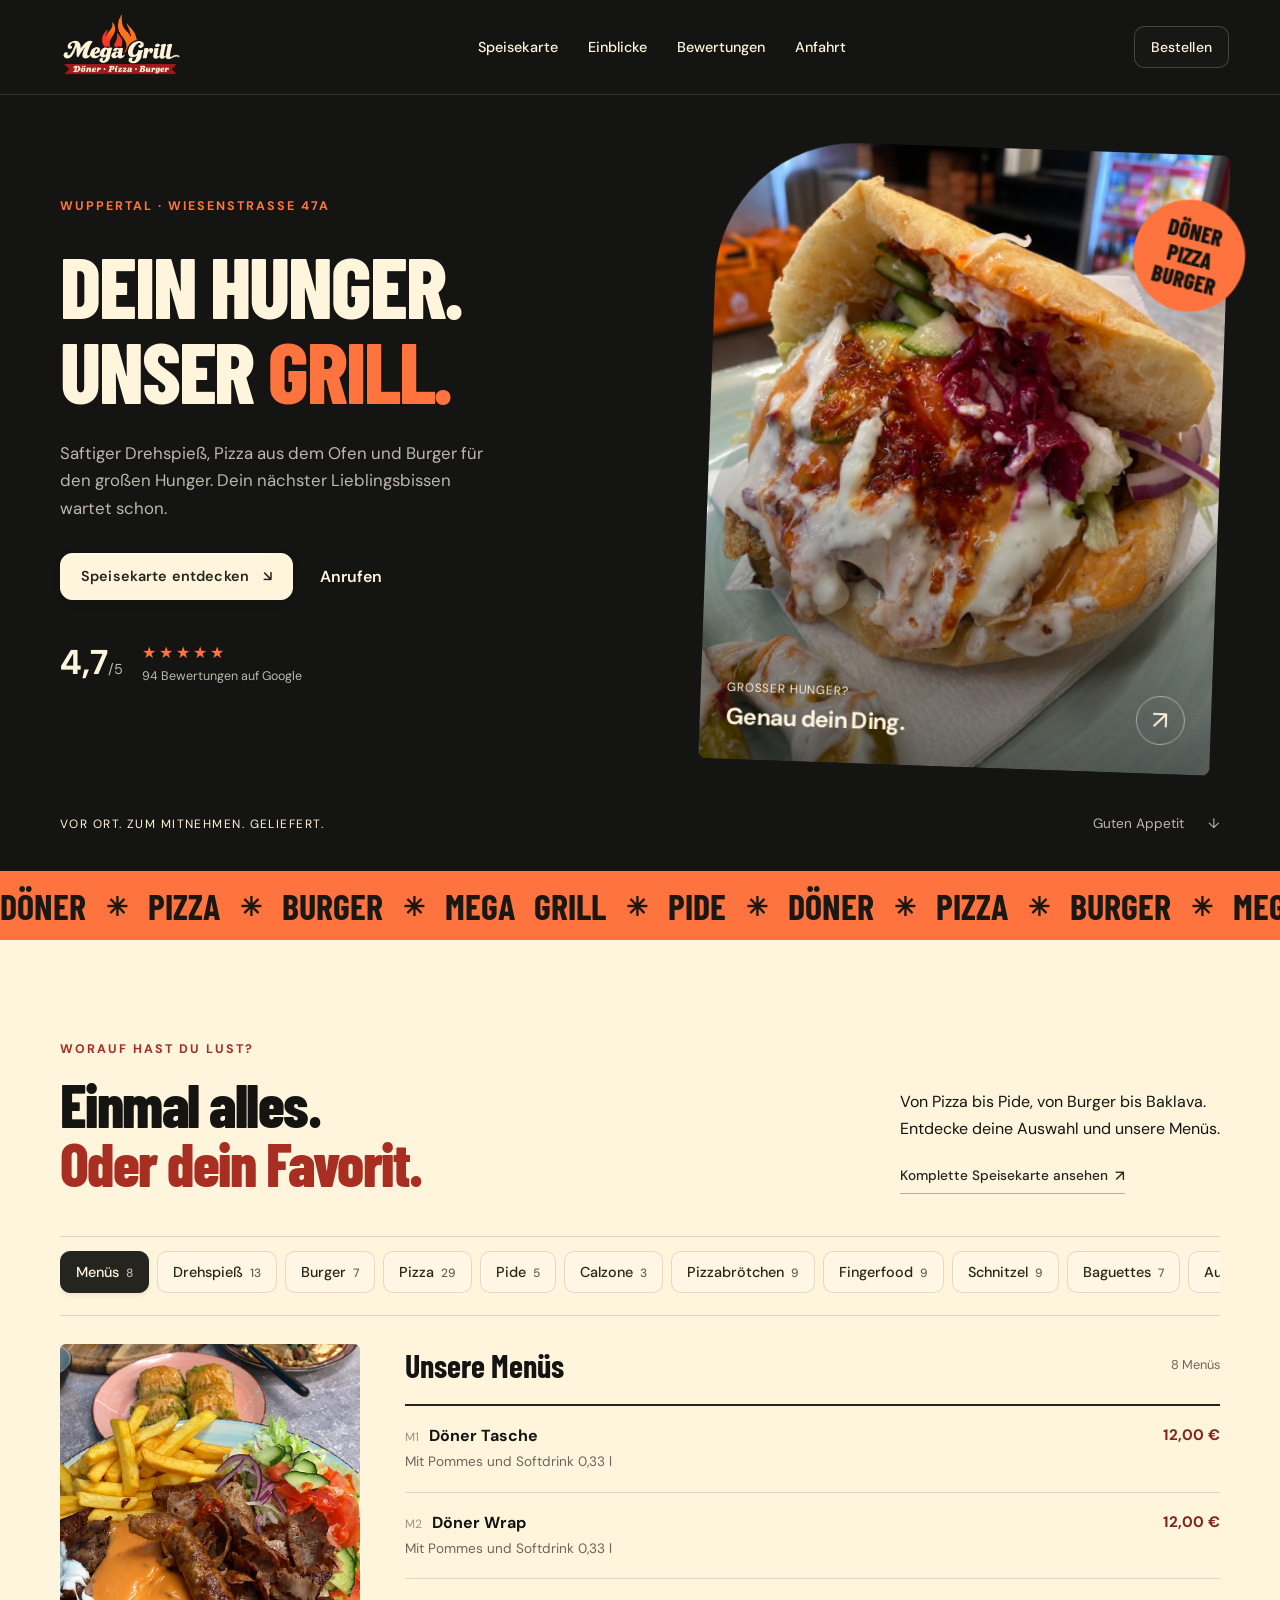
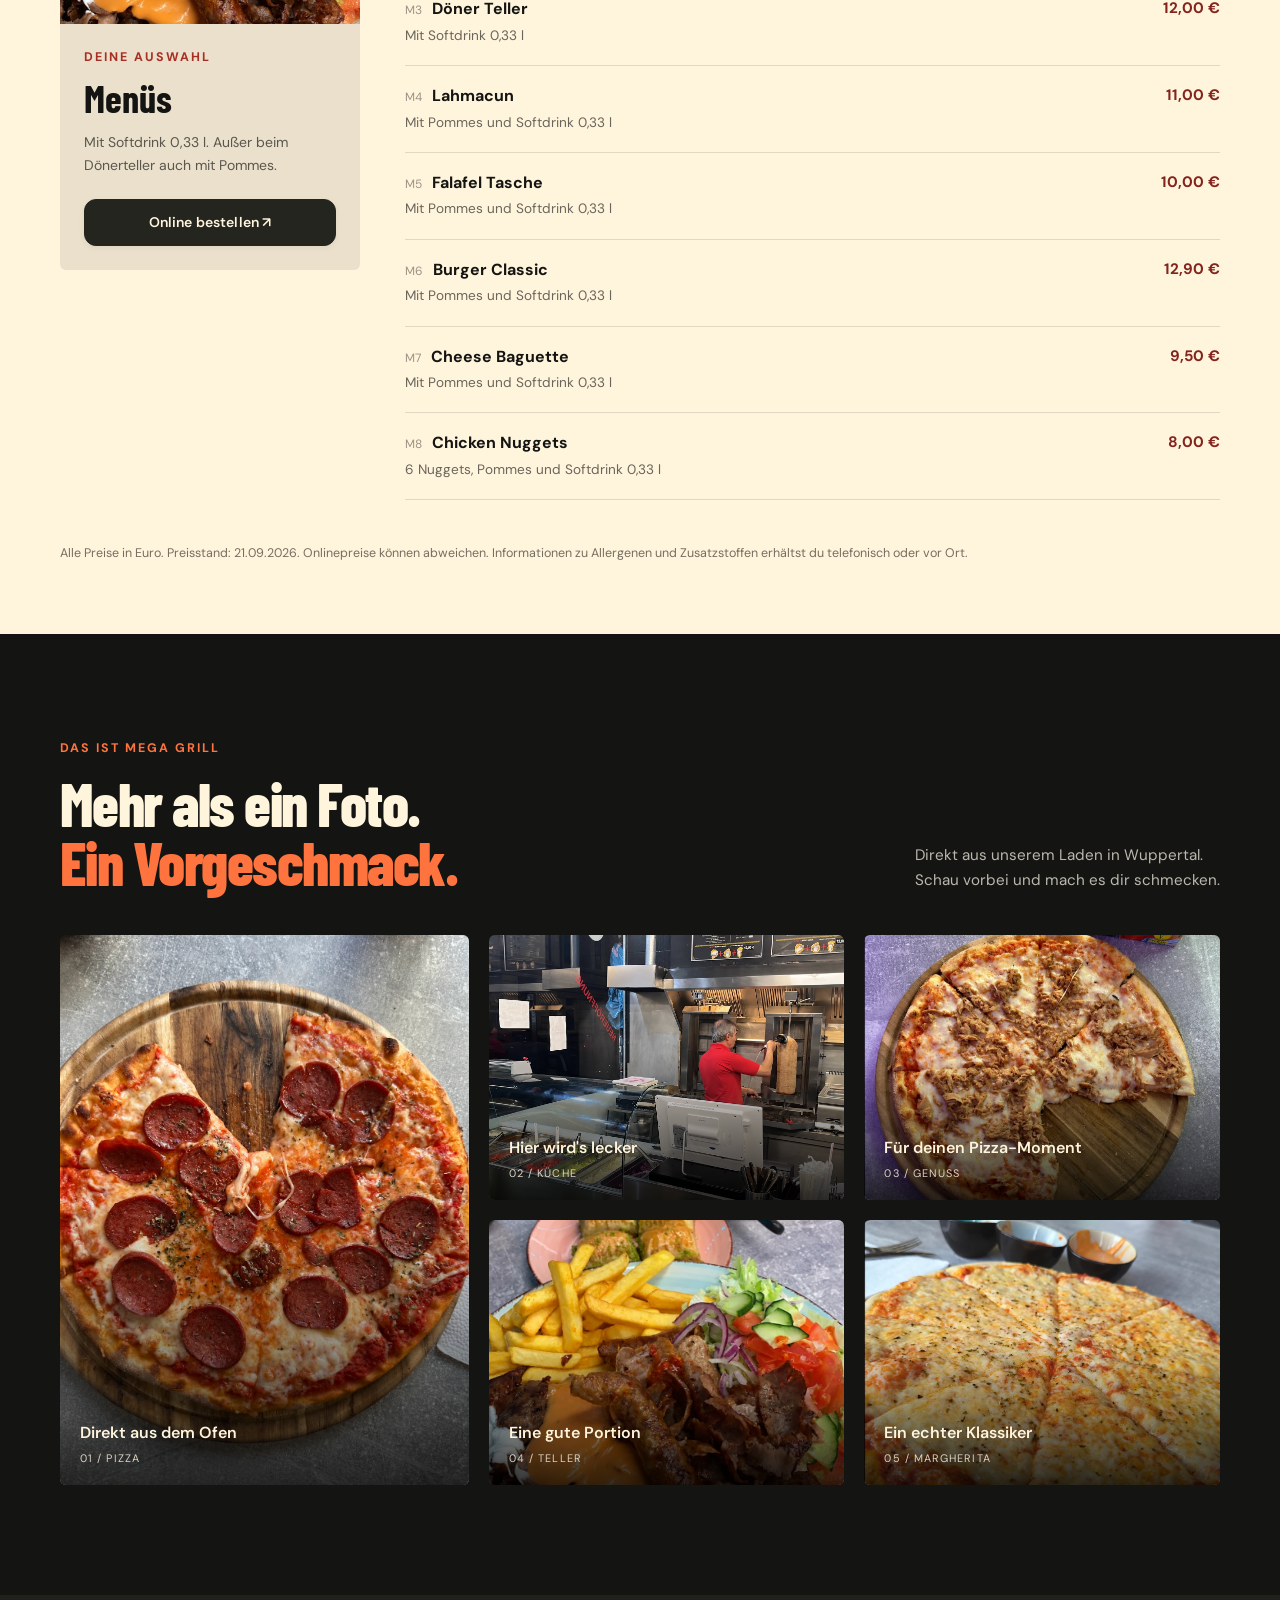
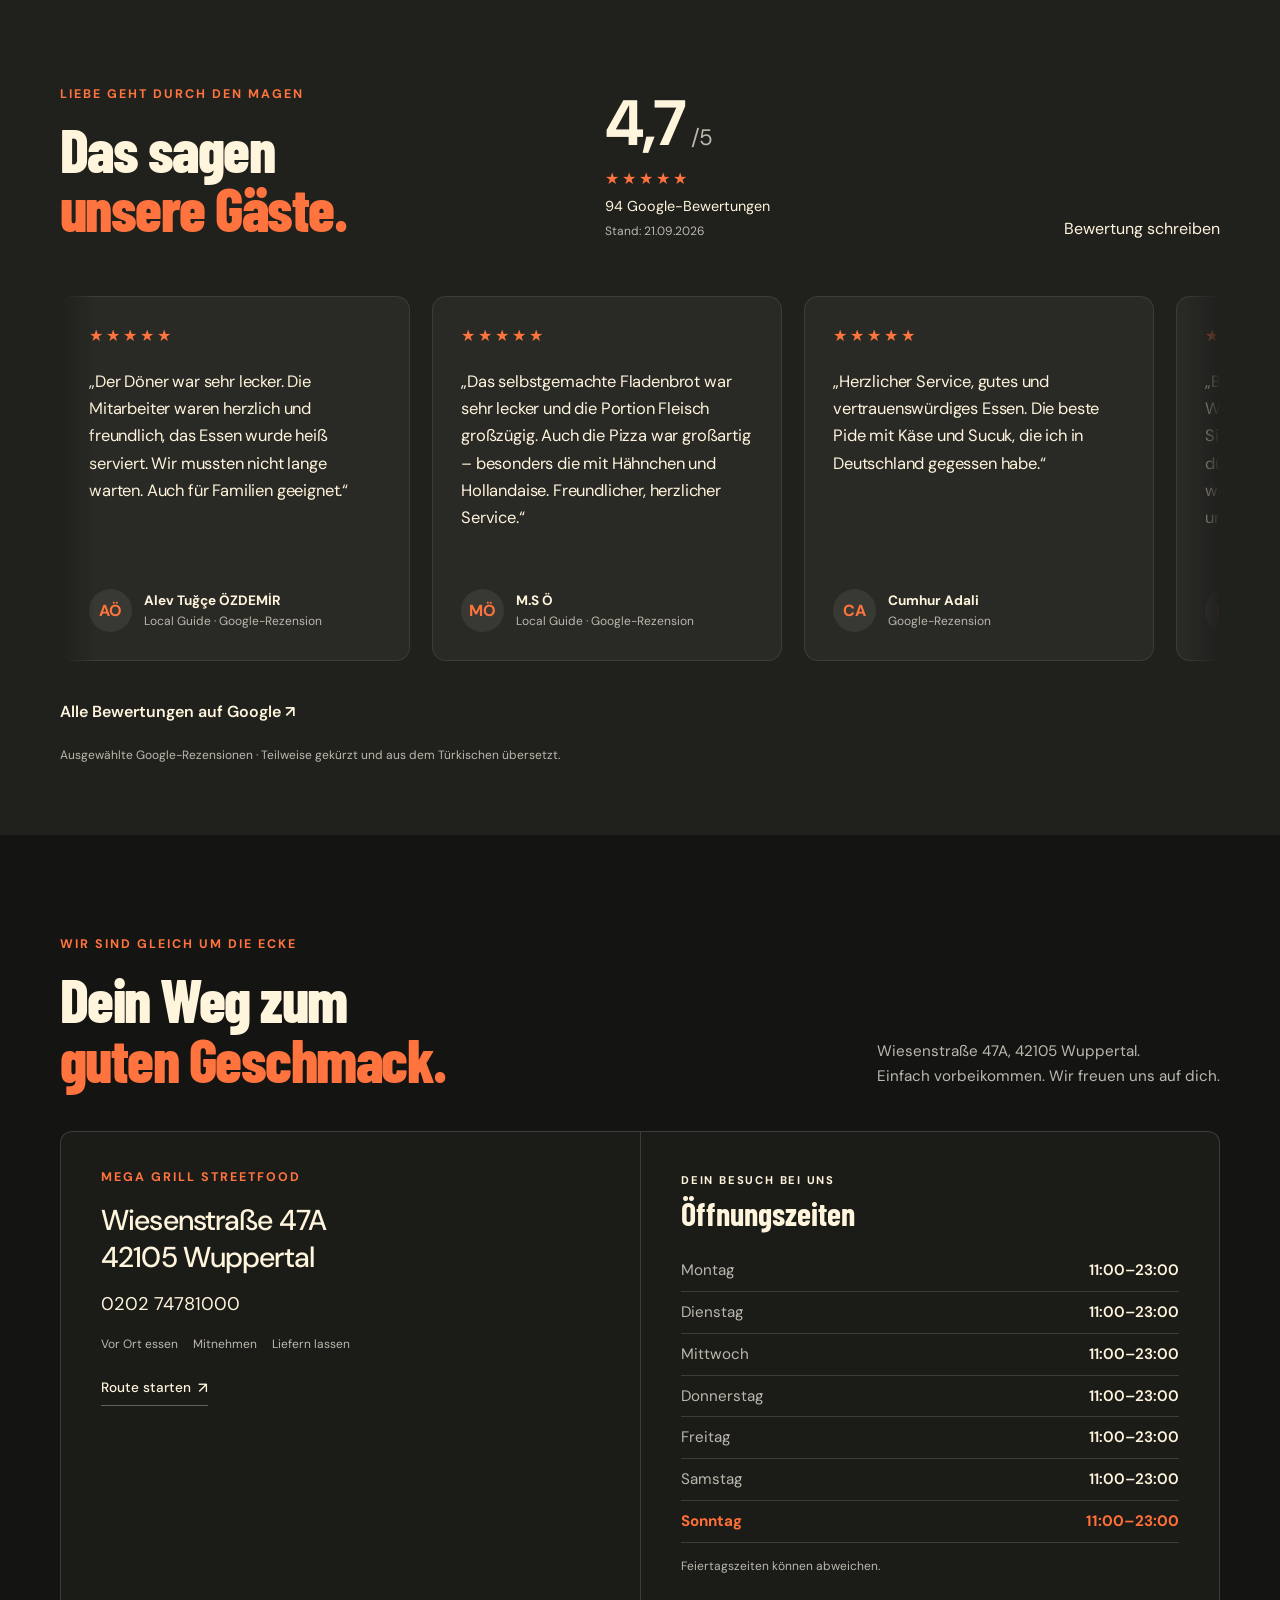
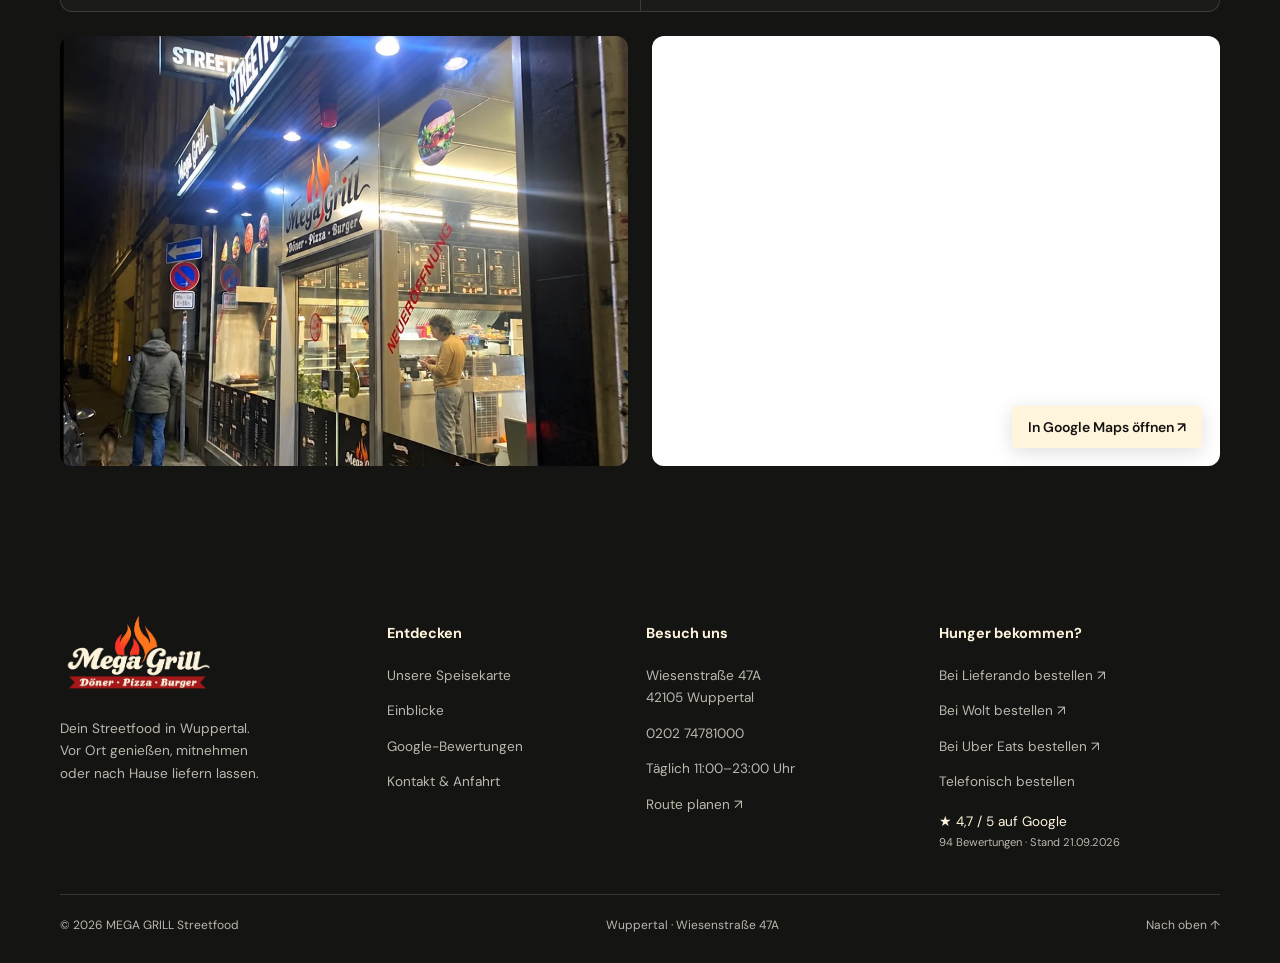
==== commit 65e3bf15: "Add write review button to index.html" ====
--- a/index.html
+++ b/index.html
@@ -163,6 +163,9 @@
                         target="_blank" rel="noopener"><strong>4,7<span>/ 5</span></strong><span class="stars"
                             aria-label="Bewertung 4,7 von 5">★★★★★</span><span>94 Google-Bewertungen</span><small>Stand:
                             21.09.2026</small></a>
+                    <a class="write-review-btn"
+                        href="https://search.google.com/local/writereview?placeid=ChIJcd3O0ZzXuEcRmlP8EVmCmlg"
+                        target="_blank" rel="noopener">Bewertung schreiben</a>
                 </div>
                 <div class="reviews-marquee reveal" tabindex="0" role="region"
                     aria-label="Google-Bewertungen, horizontal laufendes Karussell">
@@ -296,4 +299,4 @@
     </dialog>
 </body>
 
-</html>+</html>
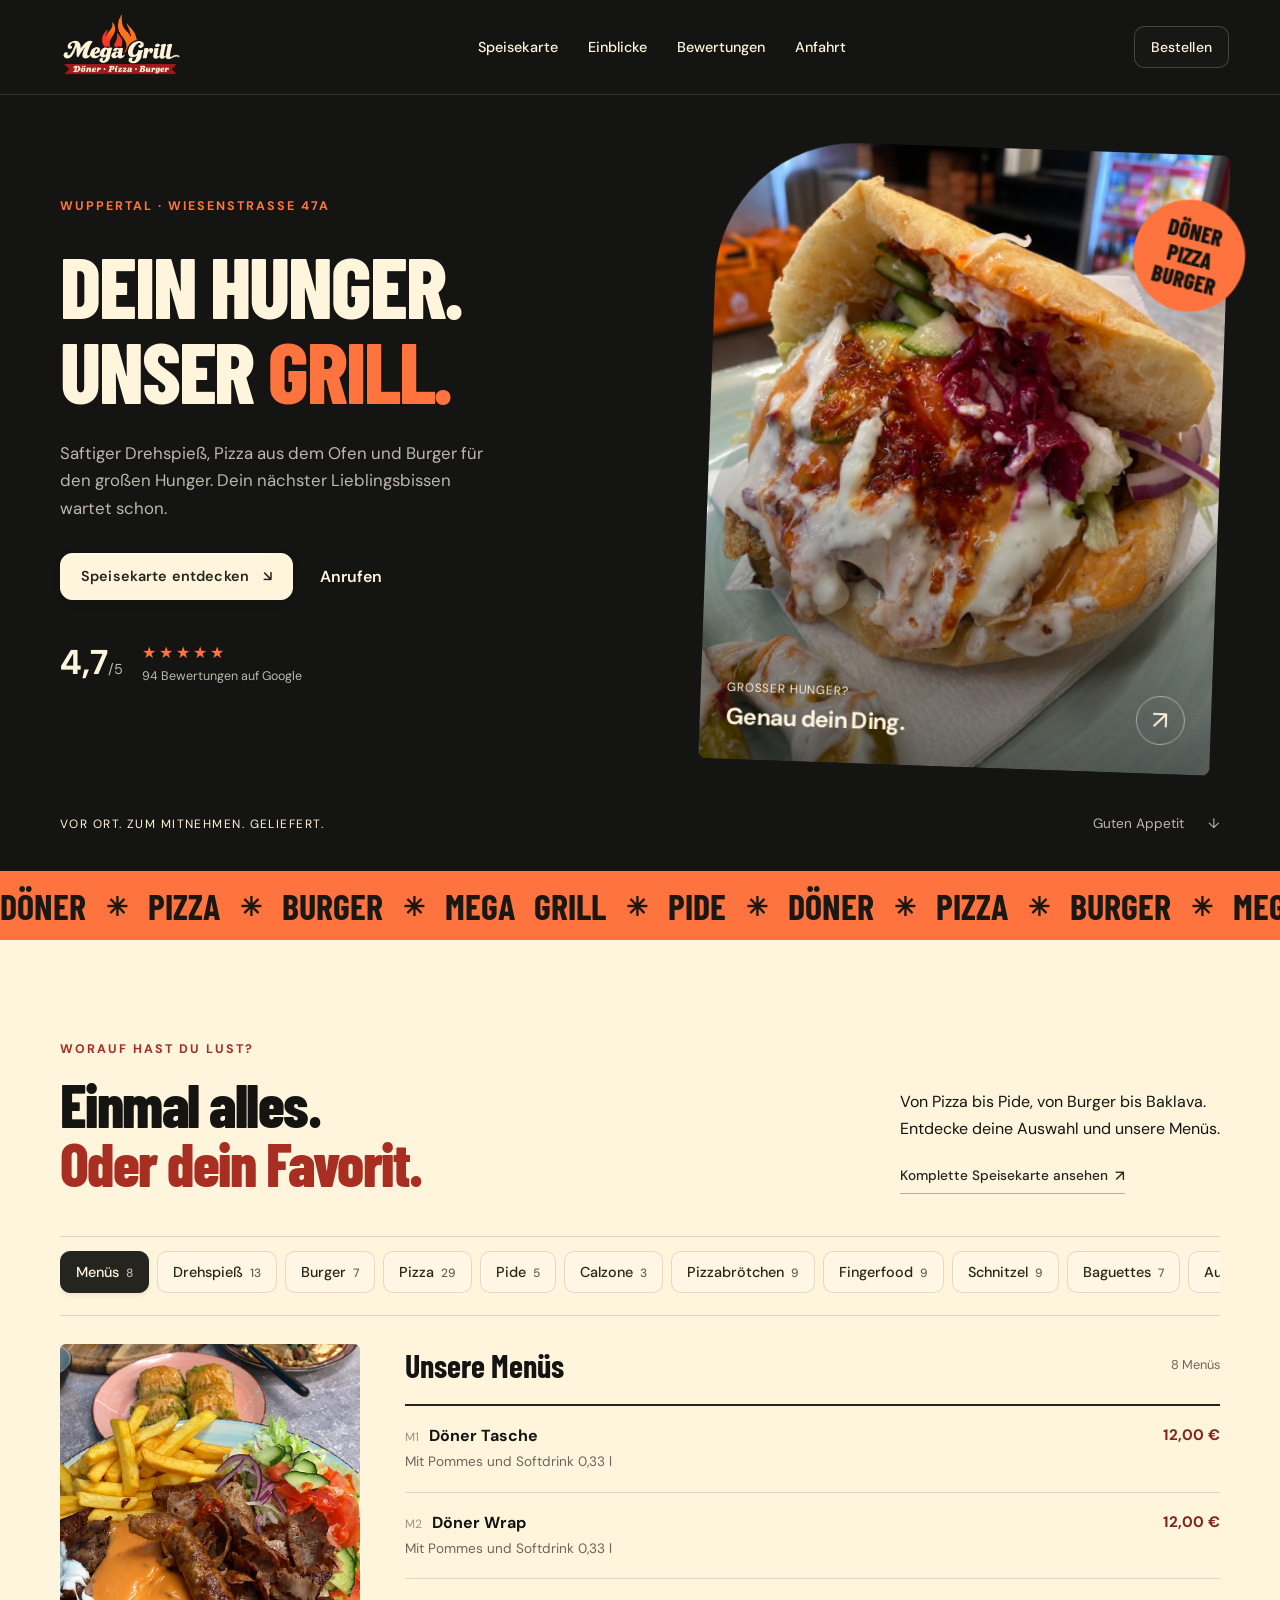
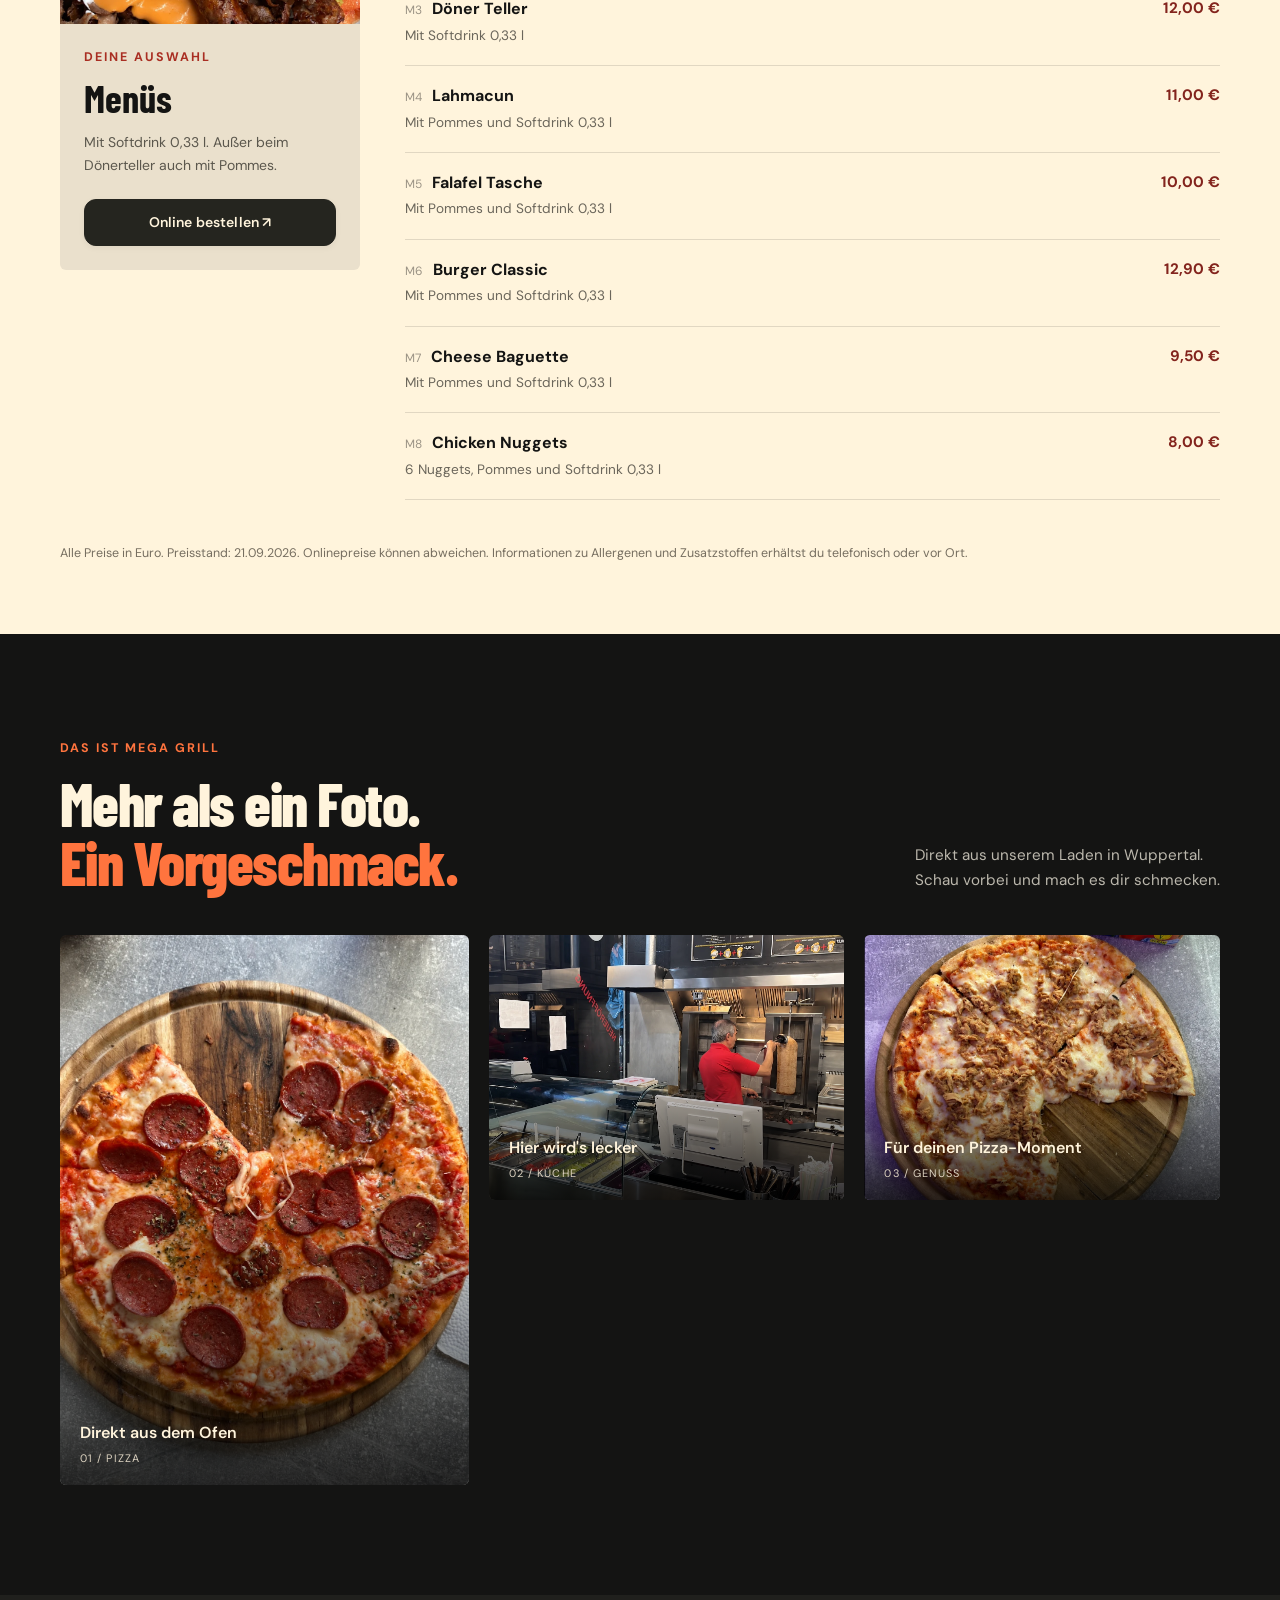
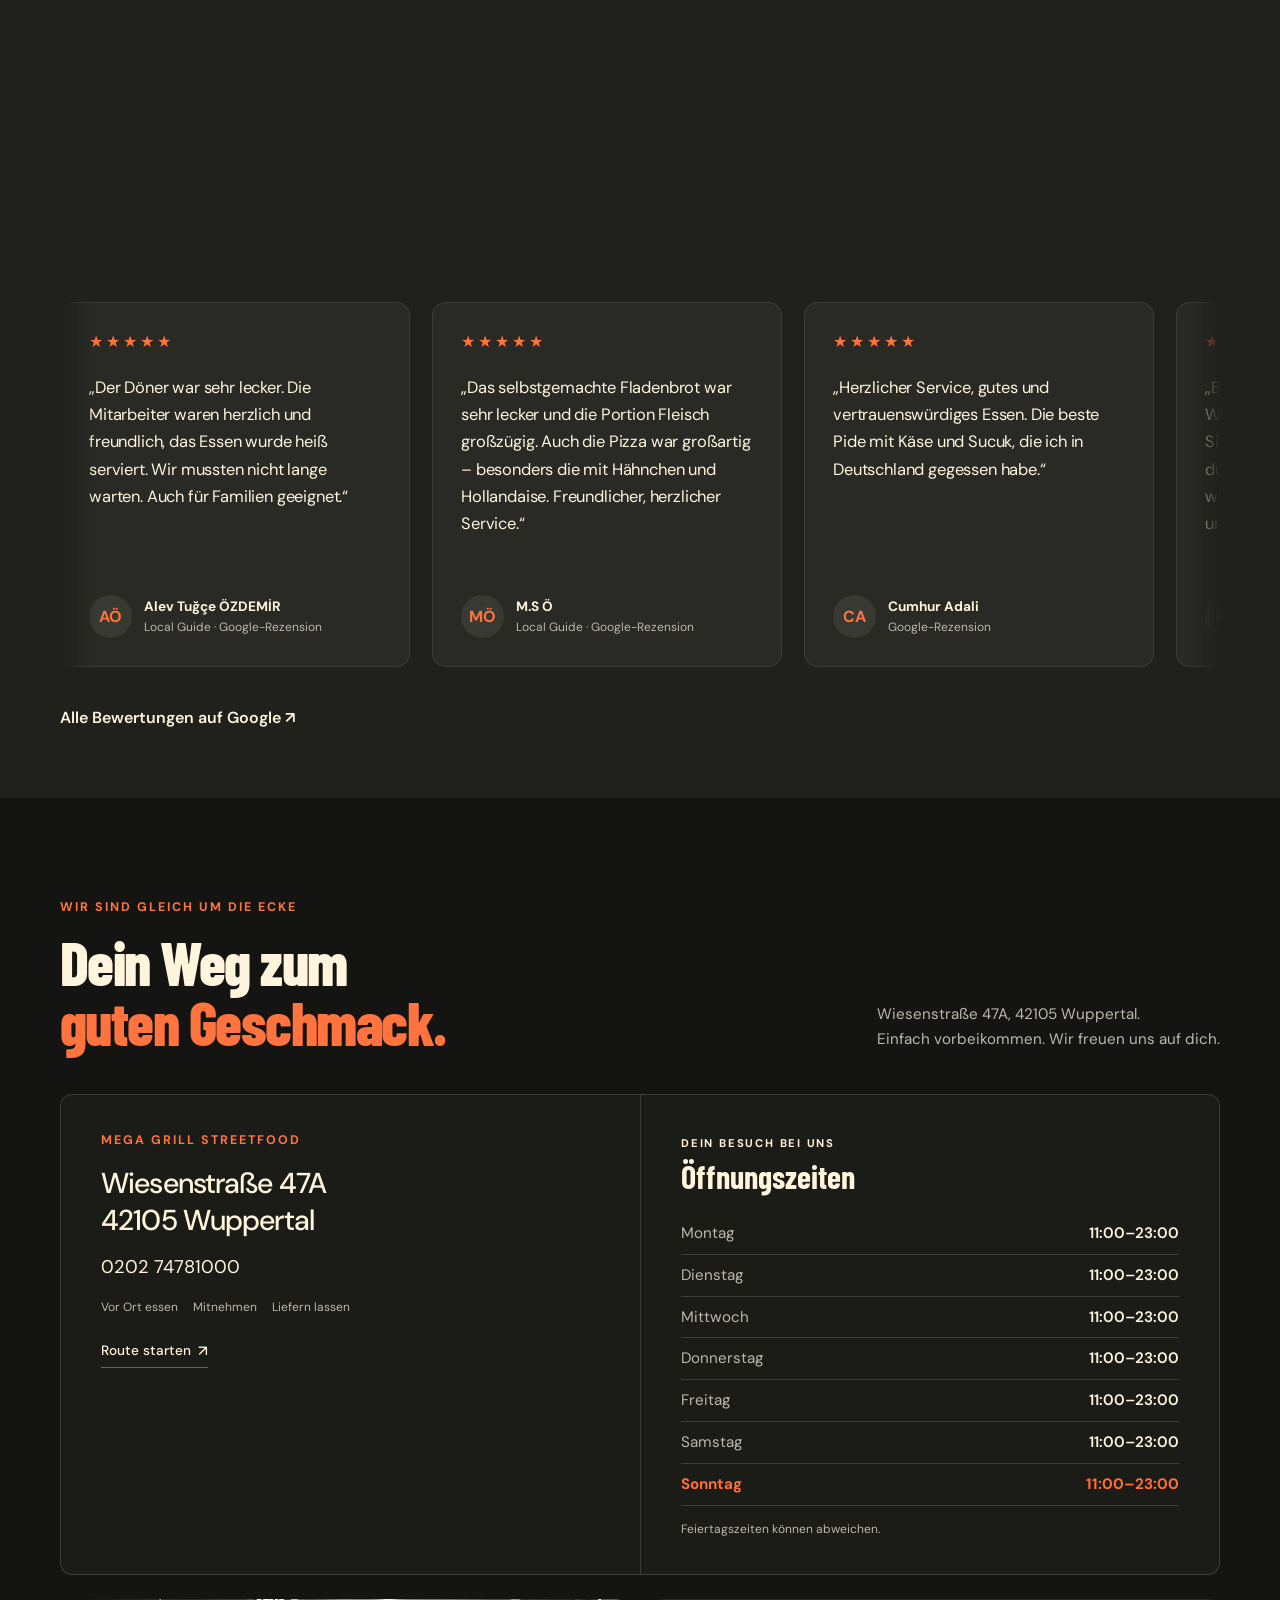
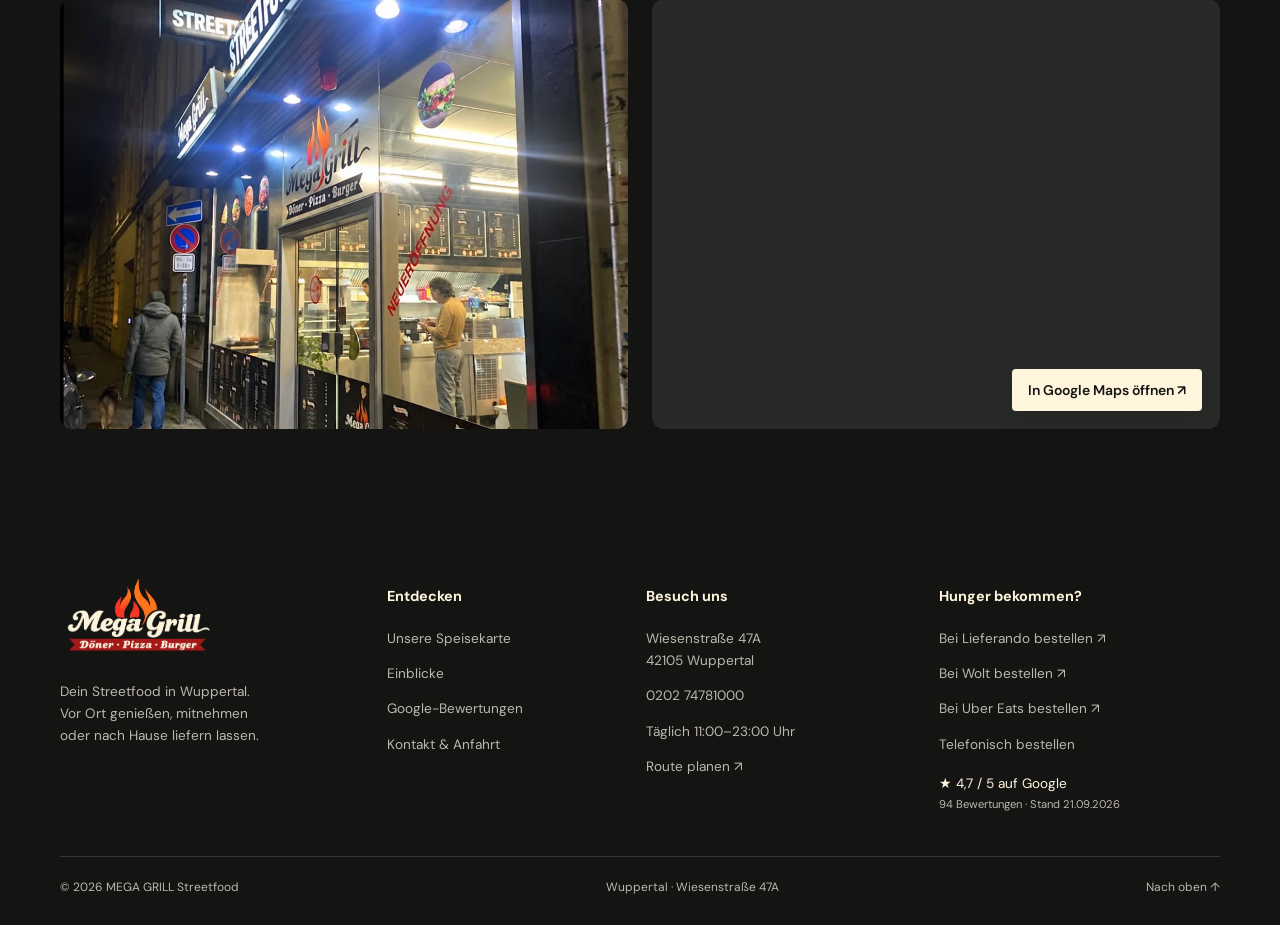
==== commit 6a7a6ade: "update review section" ====
--- a/index.html
+++ b/index.html
@@ -159,13 +159,15 @@
                     <div>
                         <p class="eyebrow">LIEBE GEHT DURCH DEN MAGEN</p>
                         <h2>Das sagen<br><em>unsere Gäste.</em></h2>
-                    </div><a class="rating-summary maps-link" href="https://www.google.com/maps?cid=6384558740816548762"
+                    </div>
+                    <div>
+                        <a class="rating-summary maps-link" href="https://www.google.com/maps?cid=6384558740816548762"
                         target="_blank" rel="noopener"><strong>4,7<span>/ 5</span></strong><span class="stars"
-                            aria-label="Bewertung 4,7 von 5">★★★★★</span><span>94 Google-Bewertungen</span><small>Stand:
-                            21.09.2026</small></a>
+                            aria-label="Bewertung 4,7 von 5">★★★★★</span><span>97 Google-Bewertungen</span>
                     <a class="write-review-btn"
                         href="https://search.google.com/local/writereview?placeid=ChIJcd3O0ZzXuEcRmlP8EVmCmlg"
-                        target="_blank" rel="noopener">Bewertung schreiben</a>
+                        target="_blank" rel="noopener">Bewertung schreiben ↗</a>
+                    </div>
                 </div>
                 <div class="reviews-marquee reveal" tabindex="0" role="region"
                     aria-label="Google-Bewertungen, horizontal laufendes Karussell">
@@ -174,8 +176,7 @@
                 <div class="reviews-footer"><a class="plain-link maps-link"
                         href="https://www.google.com/maps?cid=6384558740816548762" target="_blank" rel="noopener">Alle
                         Bewertungen auf Google ↗</a></div>
-                <p class="review-note">Ausgewählte Google-Rezensionen · Teilweise gekürzt und aus dem Türkischen
-                    übersetzt.</p>
+                
             </div>
         </section>
         <section class="location-section wrap" id="anfahrt">
--- a/style.css
+++ b/style.css
@@ -2534,4 +2534,31 @@
 
 .ticker-group span {
     flex-shrink: 0
-}+}
+.write-review-btn {
+    display: inline-block;
+    margin-top: 12px;
+    position: relative;
+    text-decoration: none;
+    color: inherit;
+    font-weight: 600;
+    padding-bottom: 2px;
+}
+
+.write-review-btn::after {
+    content: "";
+    position: absolute;
+    left: 0;
+    bottom: 0;
+    width: 100%;
+    height: 1px;
+    background-color: currentColor;
+    transform: scaleX(0);
+    transform-origin: right;
+    transition: transform 0.3s ease;
+}
+
+.write-review-btn:hover::after {
+    transform: scaleX(1);
+    transform-origin: left;
+}
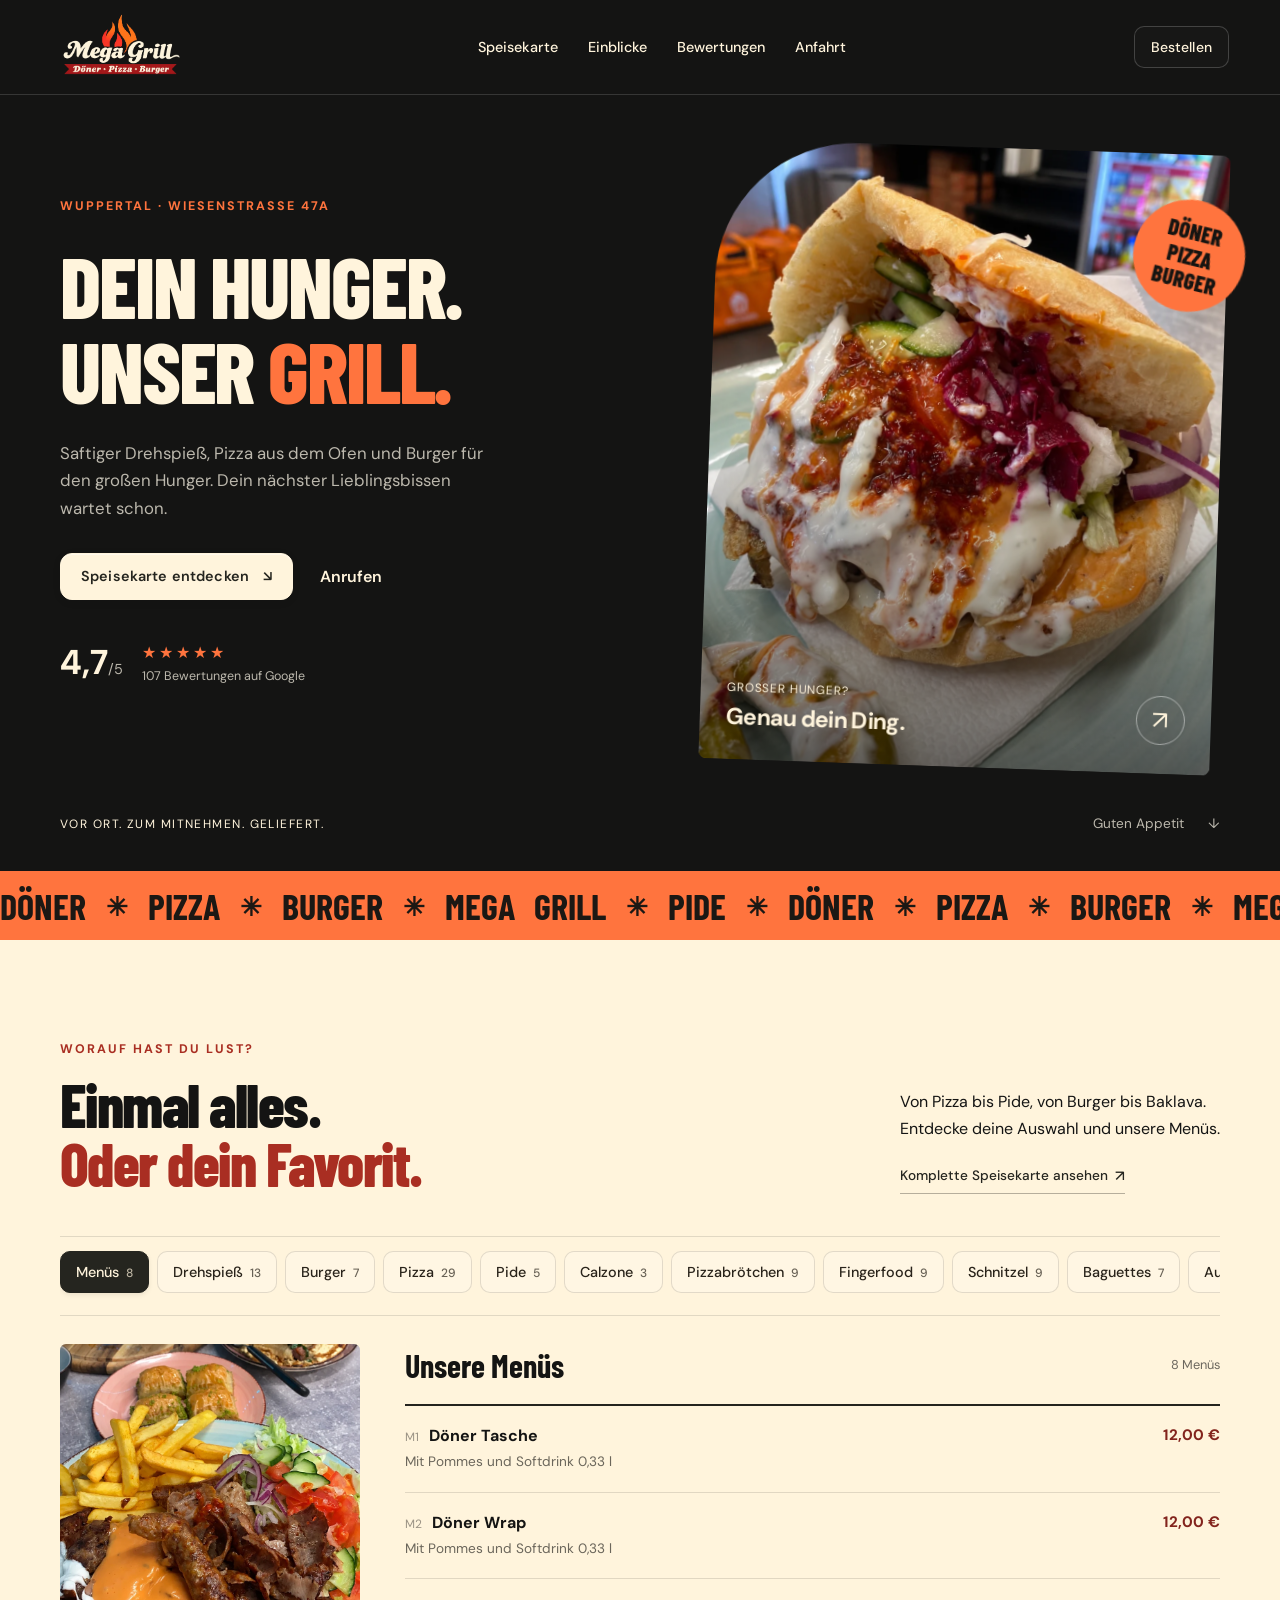
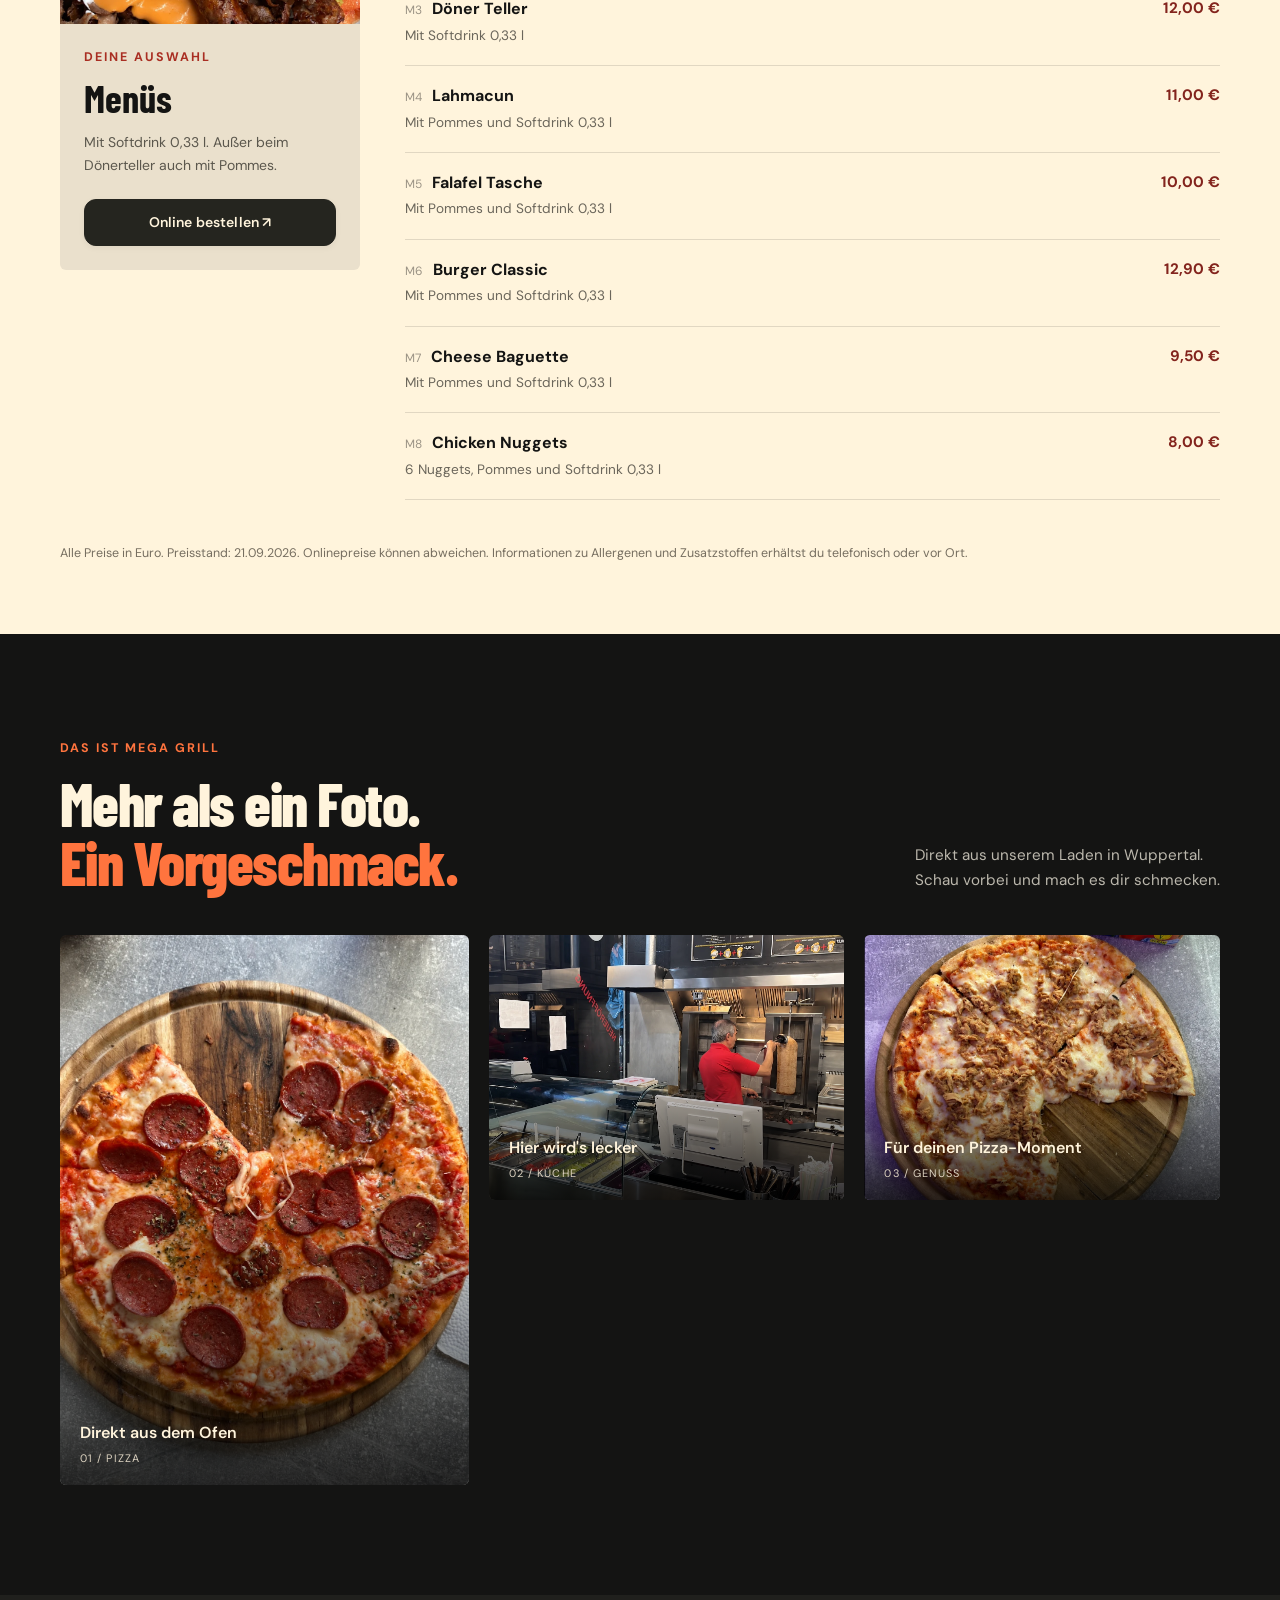
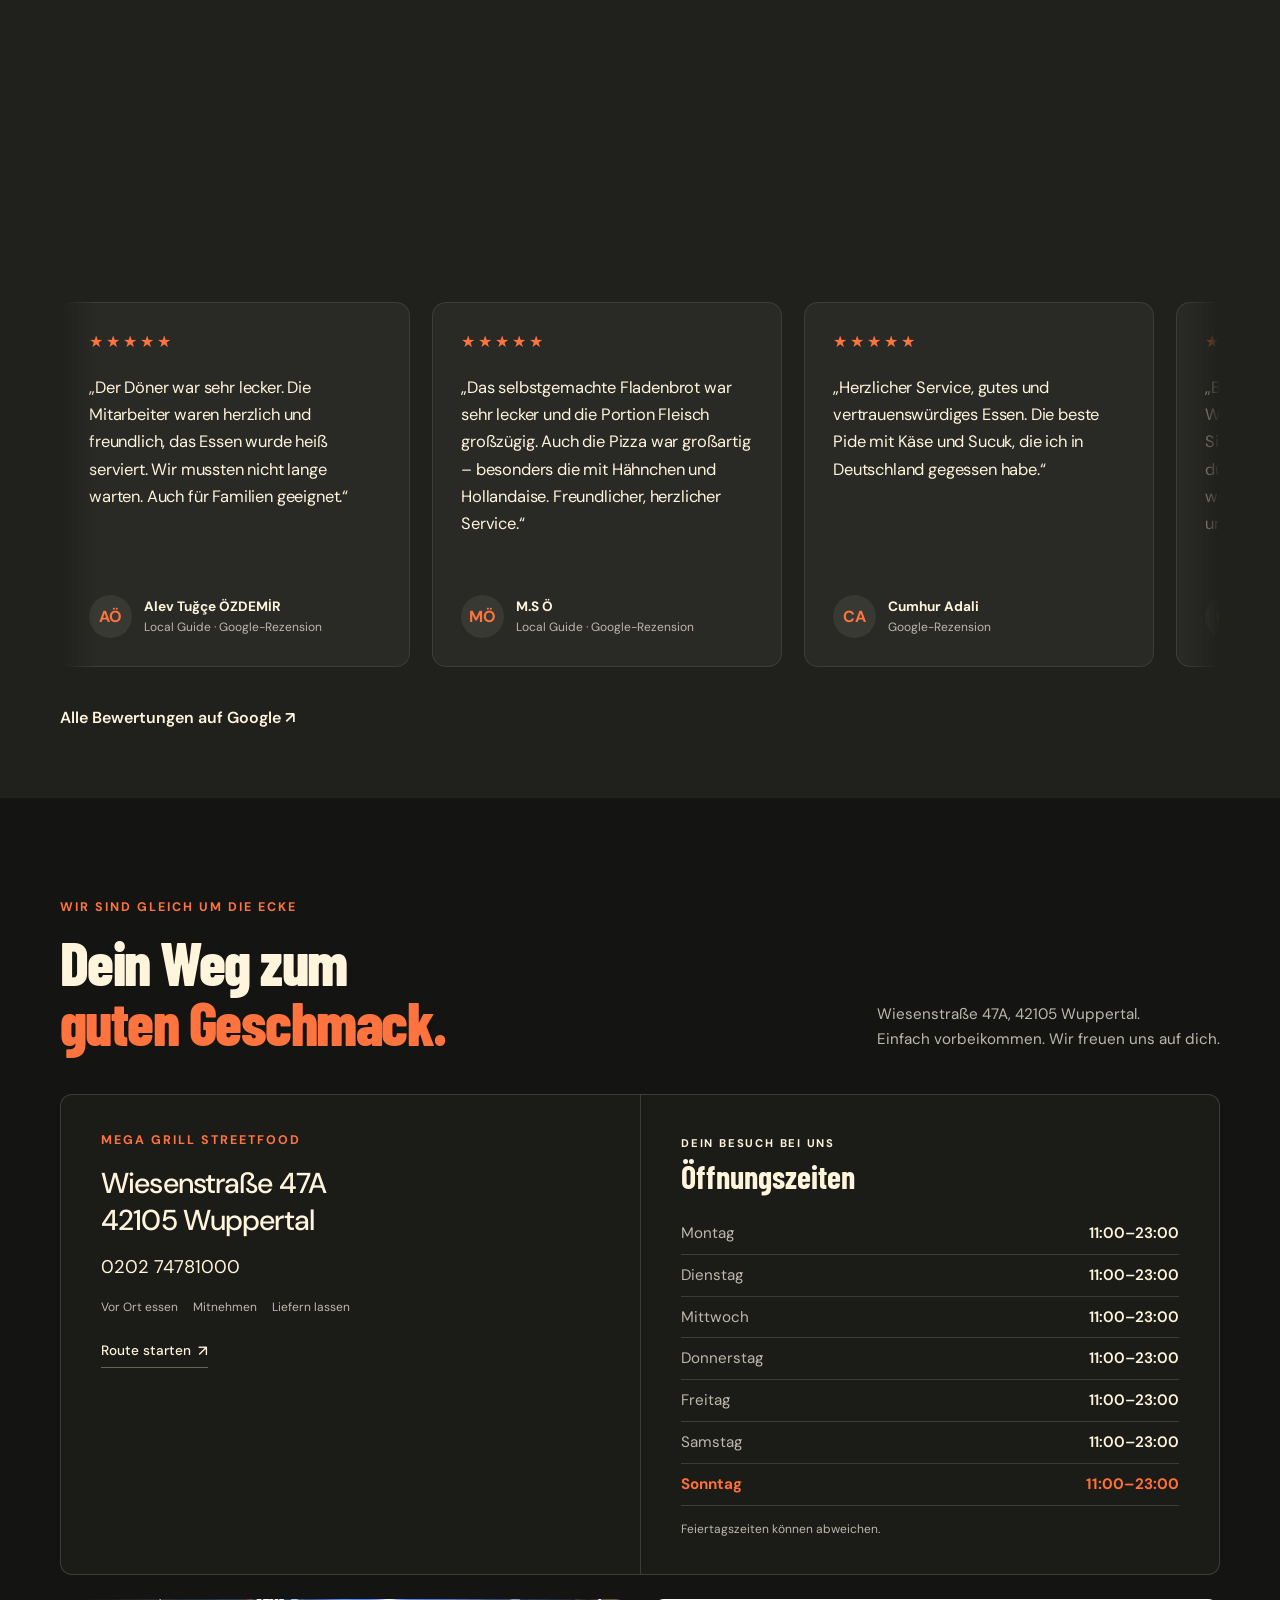
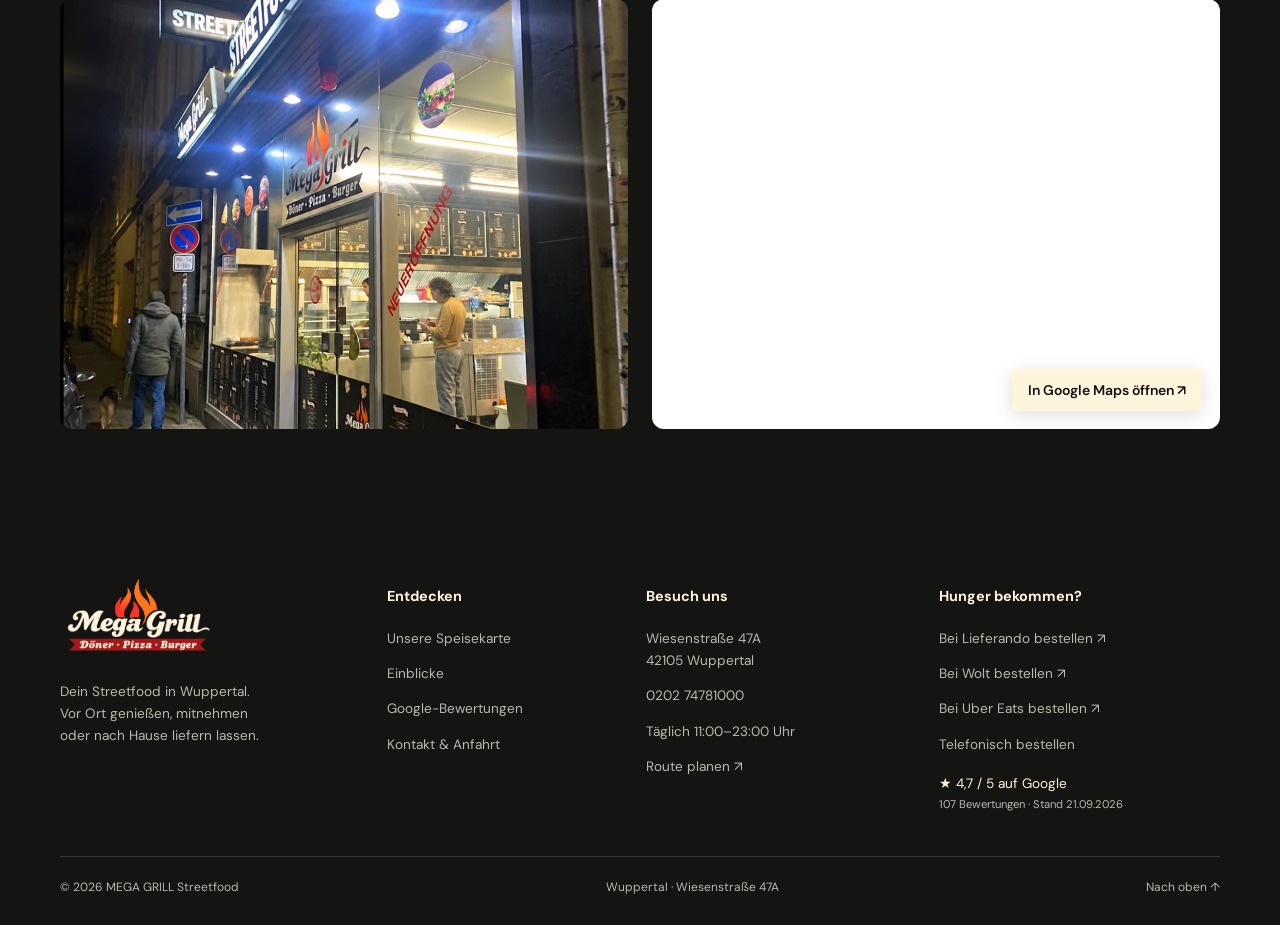
==== commit 44171f2d: "Update Google reviews count from 94 to 107" ====
--- a/index.html
+++ b/index.html
@@ -36,7 +36,7 @@
                             aria-hidden="true">↘</span></a><a class="plain-link" href="tel:+4920274781000">Anrufen</a>
                 </div><a class="hero-rating entrance" href="#bewertungen"><span
                         class="rating-number">4,7<span>/5</span></span><span><span class="stars"
-                            aria-hidden="true">★★★★★</span><small>94 Bewertungen auf Google</small></span></a>
+                            aria-hidden="true">★★★★★</span><small>107 Bewertungen auf Google</small></span></a>
             </div>
             <div class="hero-photo entrance"><img src="assets/doener.webp"
                     alt="Drehspieß-Tasche mit Salat und Sauce bei Mega Grill" width="1152" height="1536"
@@ -163,7 +163,7 @@
                     <div>
                         <a class="rating-summary maps-link" href="https://www.google.com/maps?cid=6384558740816548762"
                         target="_blank" rel="noopener"><strong>4,7<span>/ 5</span></strong><span class="stars"
-                            aria-label="Bewertung 4,7 von 5">★★★★★</span><span>97 Google-Bewertungen</span>
+                            aria-label="Bewertung 4,7 von 5">★★★★★</span><span>107 Google-Bewertungen</span>
                     <a class="write-review-btn"
                         href="https://search.google.com/local/writereview?placeid=ChIJcd3O0ZzXuEcRmlP8EVmCmlg"
                         target="_blank" rel="noopener">Bewertung schreiben ↗</a>
@@ -272,7 +272,7 @@
                         rel="noopener">Bei Wolt bestellen ↗</a><a
                         href="https://www.ubereats.com/de/store/mega-grill/iEN8aYpnTOyD0D6HkbDU-g" target="_blank"
                         rel="noopener">Bei Uber Eats bestellen ↗</a><a href="tel:+4920274781000">Telefonisch
-                        bestellen</a><span class="footer-rating">★ 4,7 / 5 auf Google<small>94 Bewertungen · Stand
+                        bestellen</a><span class="footer-rating">★ 4,7 / 5 auf Google<small>107 Bewertungen · Stand
                             21.09.2026</small></span>
                 </div>
             </div>
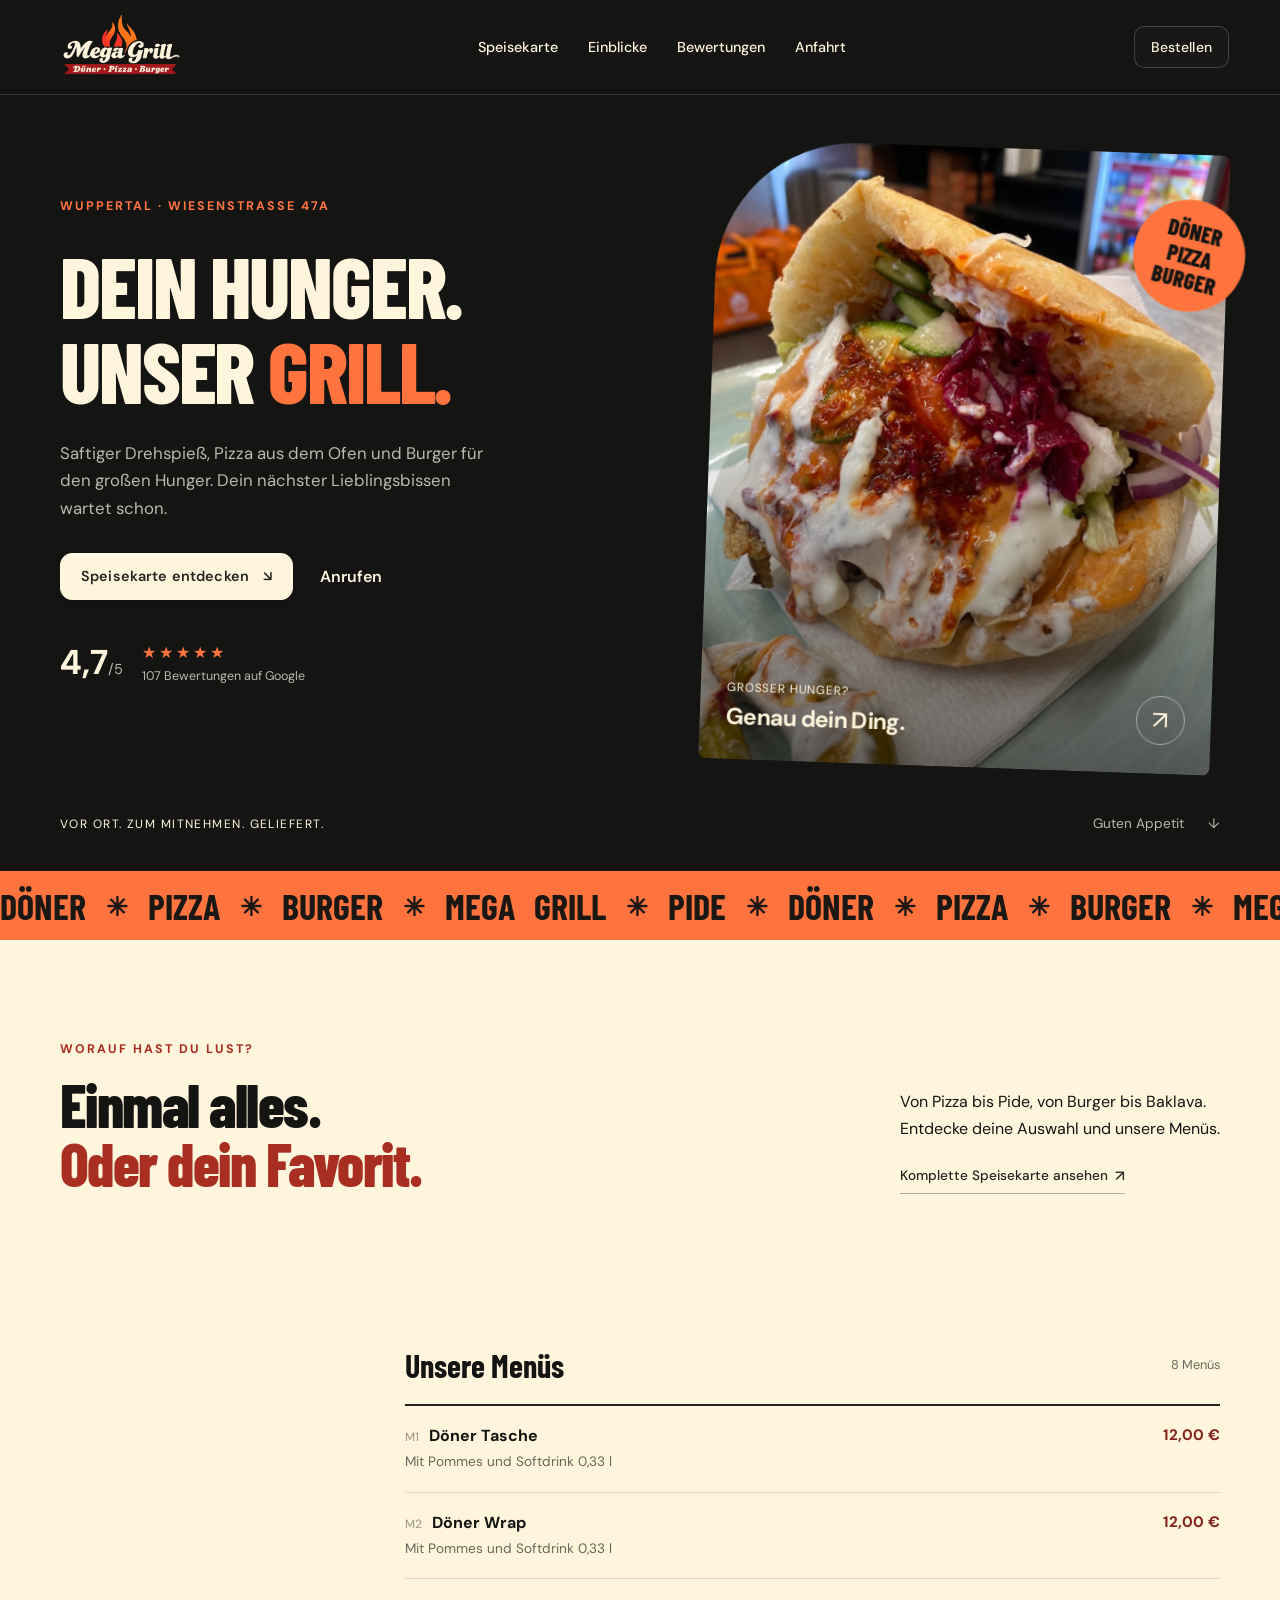
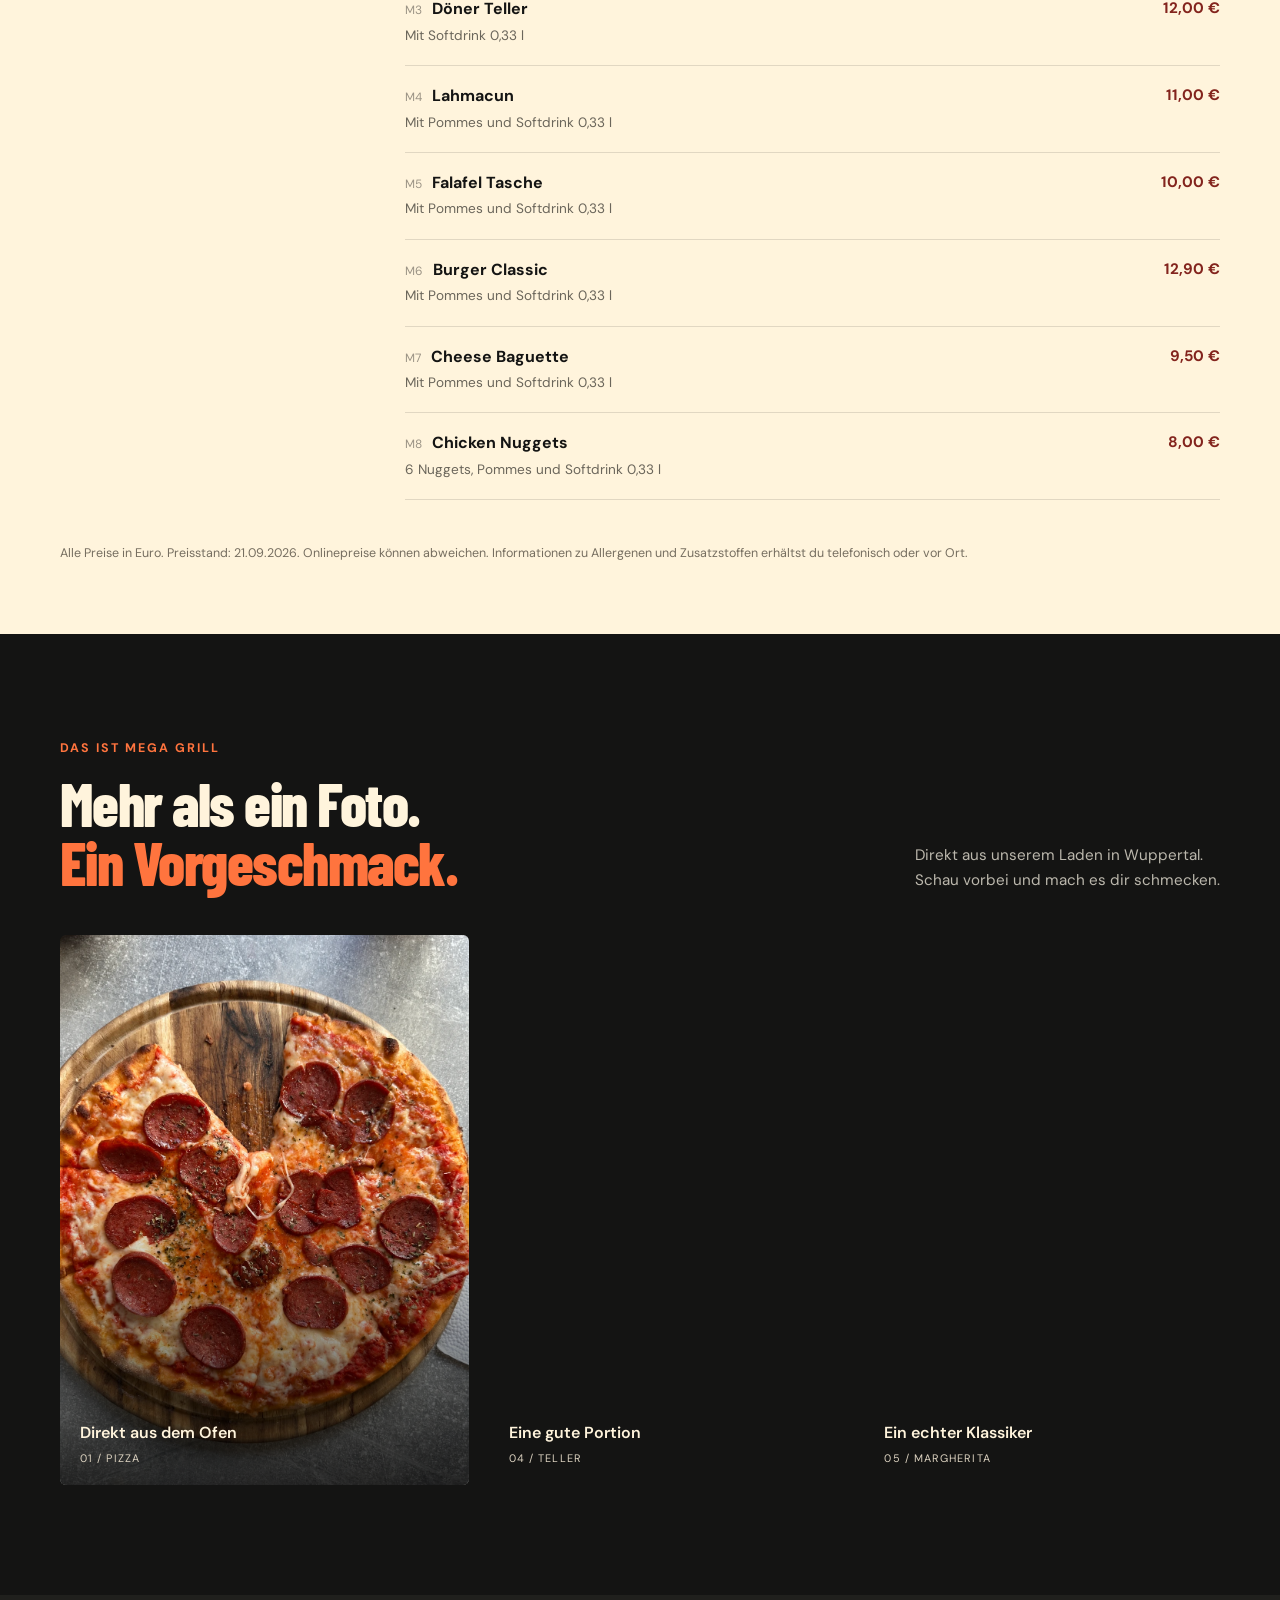
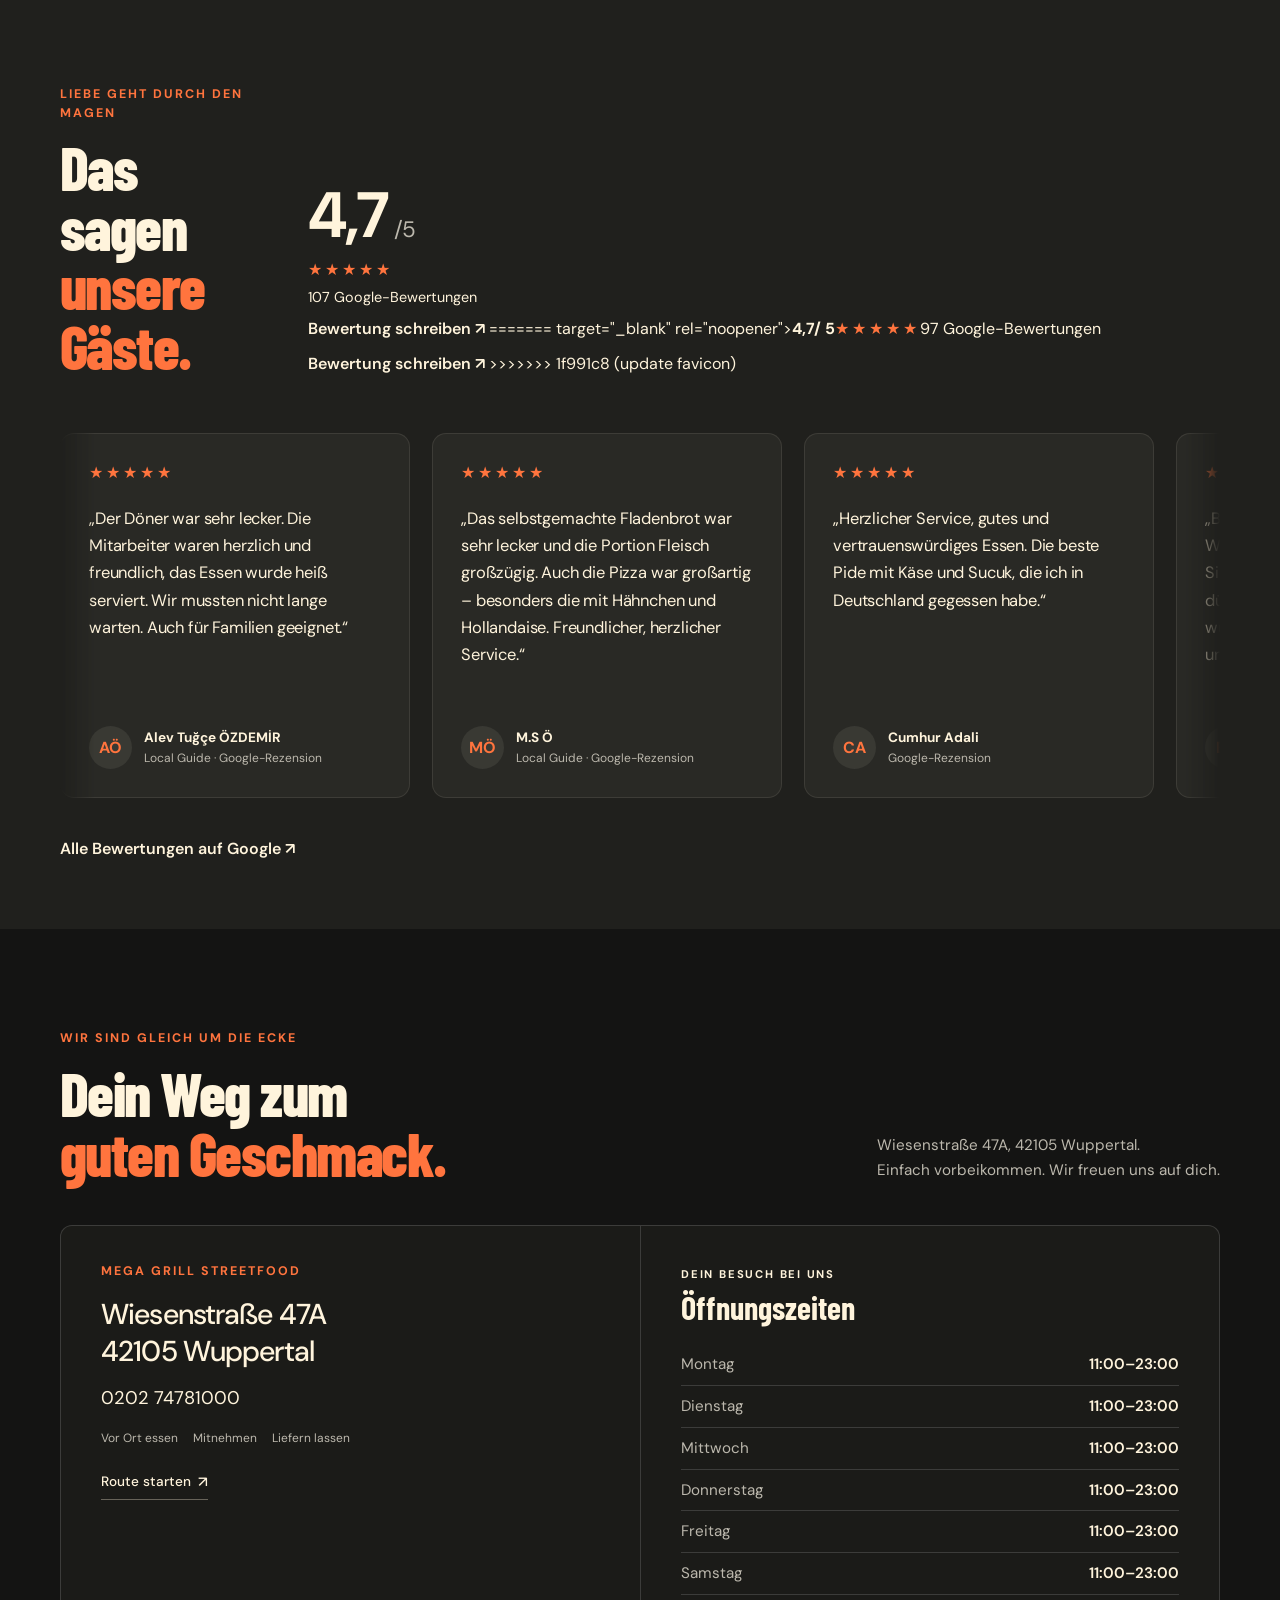
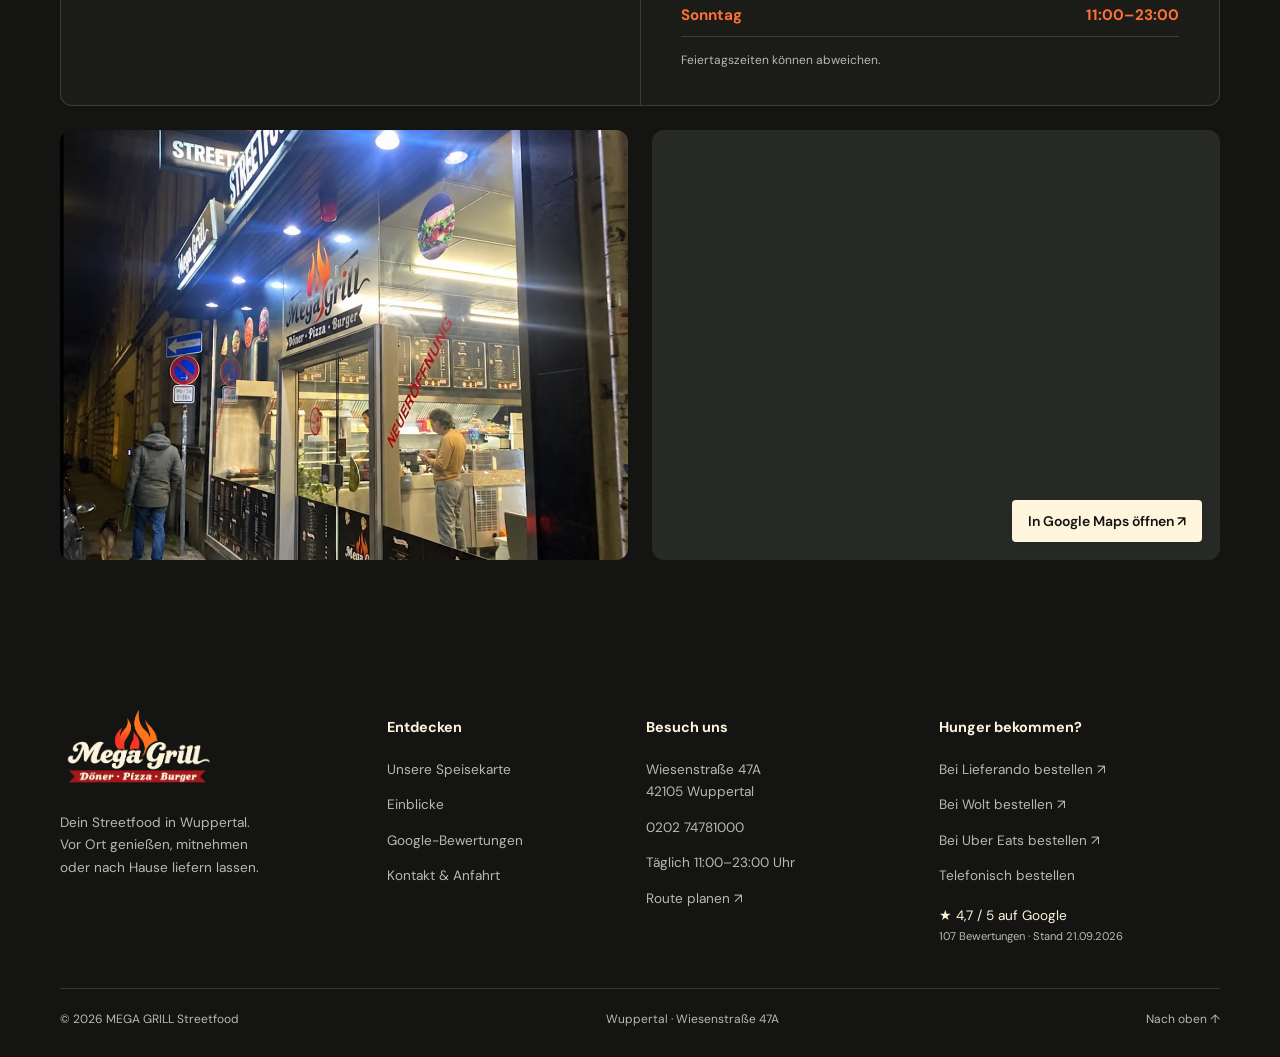
==== commit c407650f: "updated favicon" ====
--- a/index.html
+++ b/index.html
@@ -8,8 +8,10 @@
     <title>MEGA GRILL Streetfood · Döner, Pizza & Burger in Wuppertal</title>
     <meta name="description"
         content="Dein Hunger. Unser Grill. Entdecke die Speisekarte von MEGA GRILL: Döner, Pizza, Burger und Menüs. Wiesenstraße 47A, Wuppertal. Jetzt bestellen oder vorbeikommen.">
-    <link rel="icon" type="image/svg+xml"
-        href="data:image/svg+xml,%3Csvg xmlns='http://www.w3.org/2000/svg' viewBox='0 0 64 64'%3E%3Crect width='64' height='64' rx='14' fill='%23141413'/%3E%3Ctext x='32' y='45' text-anchor='middle' font-family='Arial' font-weight='900' font-size='38' fill='%23ff713b'%3EM%3C/text%3E%3C/svg%3E">
+    <link rel="icon" href="/favicon.ico" sizes="48x48">
+    <link rel="icon" href="/favicon-96.png" type="image/png" sizes="96x96">
+    <link rel="icon" href="/favicon-192.png" type="image/png" sizes="192x192">
+    <link rel="apple-touch-icon" href="/apple-touch-icon.png">
     <link rel="stylesheet" href="style.css">
     <script src="menu-data.js" defer></script>
     <script src="order.js?v=2" defer></script>
@@ -162,11 +164,19 @@
                     </div>
                     <div>
                         <a class="rating-summary maps-link" href="https://www.google.com/maps?cid=6384558740816548762"
+<<<<<<< HEAD
                         target="_blank" rel="noopener"><strong>4,7<span>/ 5</span></strong><span class="stars"
                             aria-label="Bewertung 4,7 von 5">★★★★★</span><span>107 Google-Bewertungen</span>
                     <a class="write-review-btn"
                         href="https://search.google.com/local/writereview?placeid=ChIJcd3O0ZzXuEcRmlP8EVmCmlg"
                         target="_blank" rel="noopener">Bewertung schreiben ↗</a>
+=======
+                            target="_blank" rel="noopener"><strong>4,7<span>/ 5</span></strong><span class="stars"
+                                aria-label="Bewertung 4,7 von 5">★★★★★</span><span>97 Google-Bewertungen</span>
+                            <a class="write-review-btn"
+                                href="https://search.google.com/local/writereview?placeid=ChIJcd3O0ZzXuEcRmlP8EVmCmlg"
+                                target="_blank" rel="noopener">Bewertung schreiben ↗</a>
+>>>>>>> 1f991c8 (update favicon)
                     </div>
                 </div>
                 <div class="reviews-marquee reveal" tabindex="0" role="region"
@@ -176,7 +186,7 @@
                 <div class="reviews-footer"><a class="plain-link maps-link"
                         href="https://www.google.com/maps?cid=6384558740816548762" target="_blank" rel="noopener">Alle
                         Bewertungen auf Google ↗</a></div>
-                
+
             </div>
         </section>
         <section class="location-section wrap" id="anfahrt">
@@ -300,4 +310,4 @@
     </dialog>
 </body>
 
-</html>
+</html>
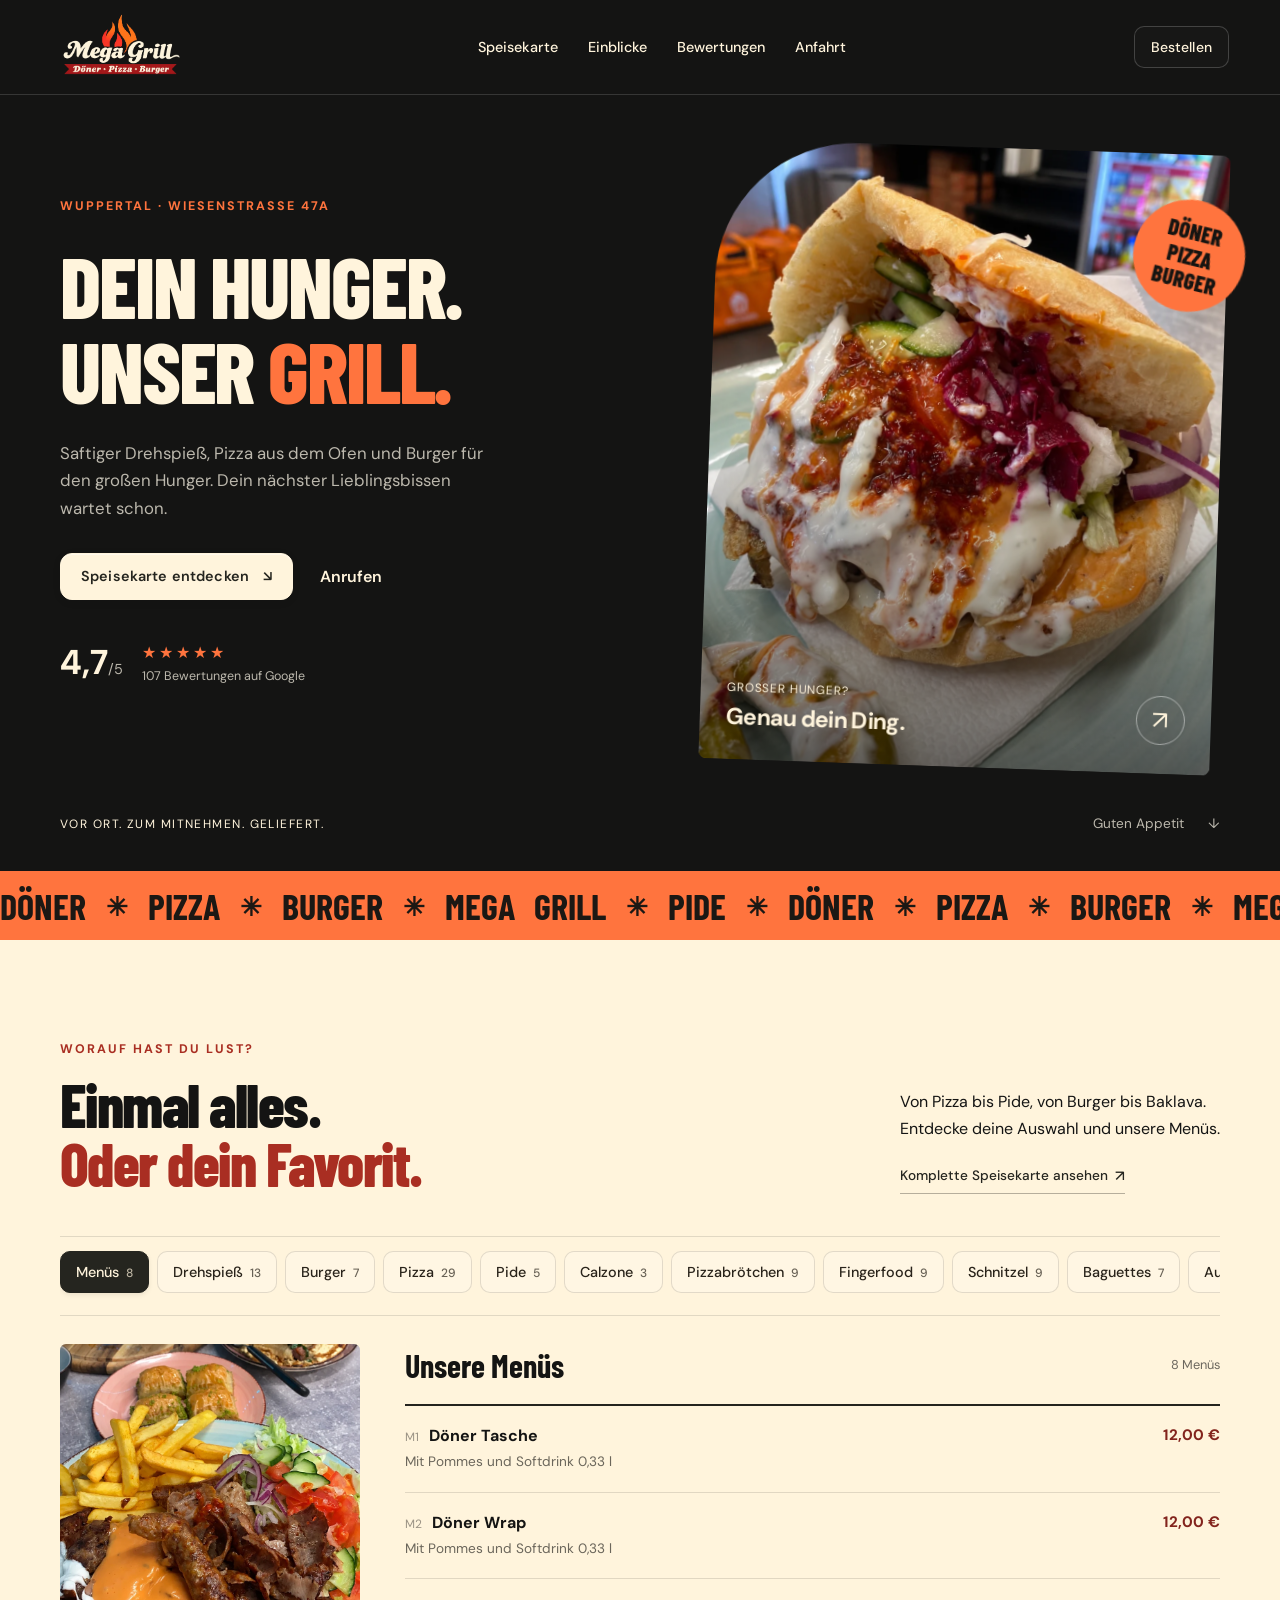
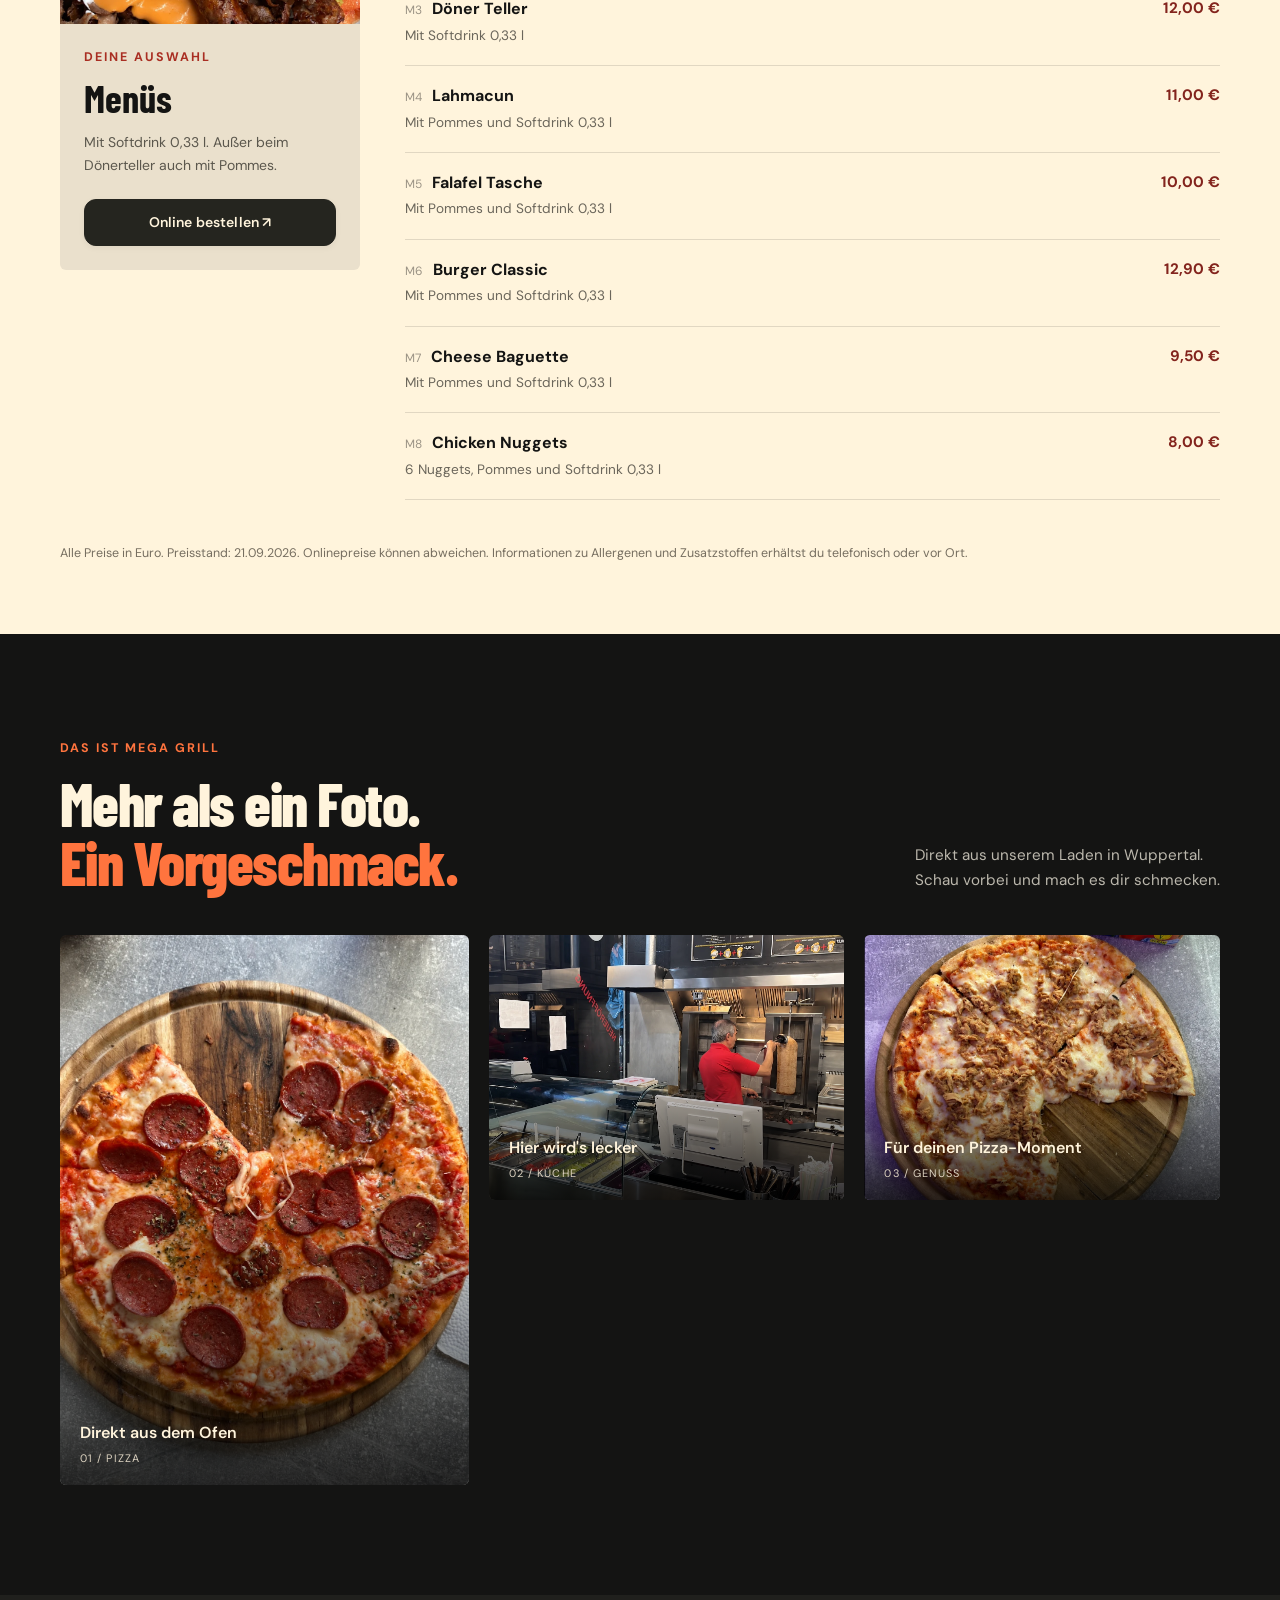
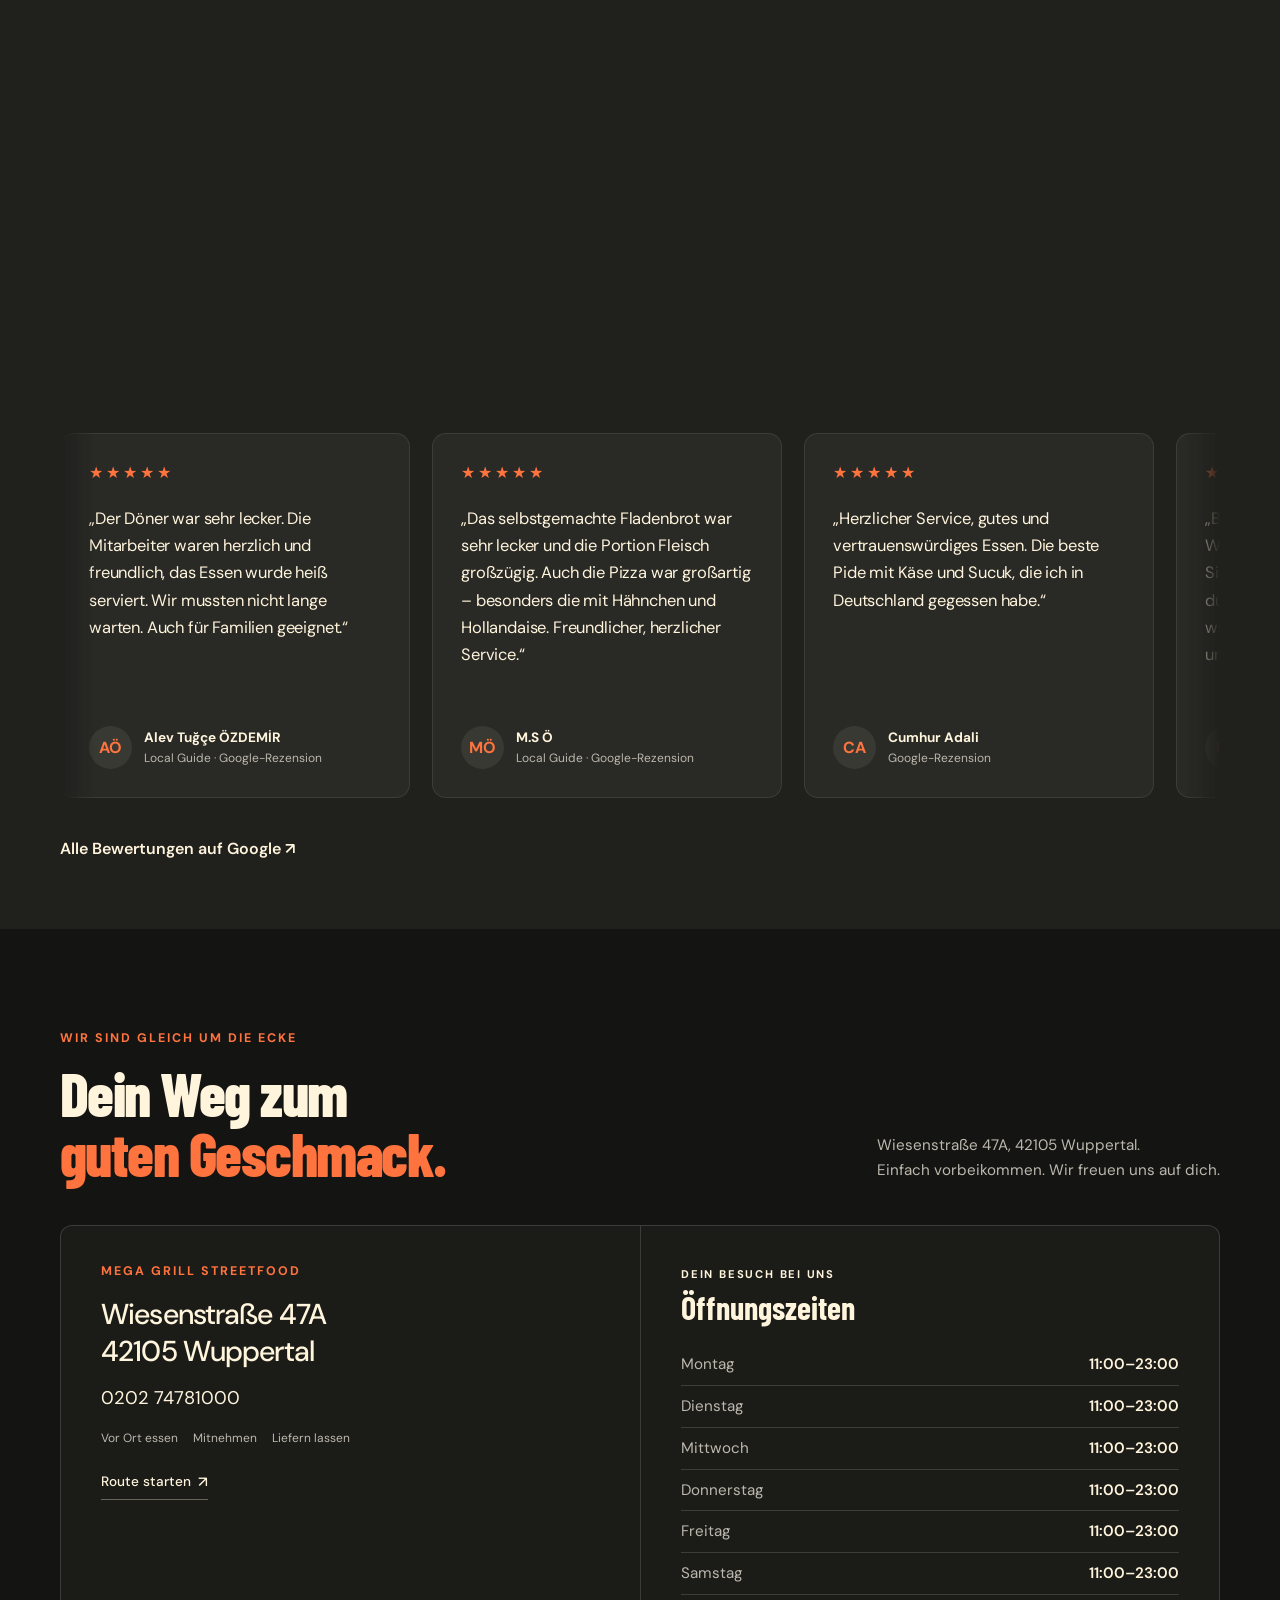
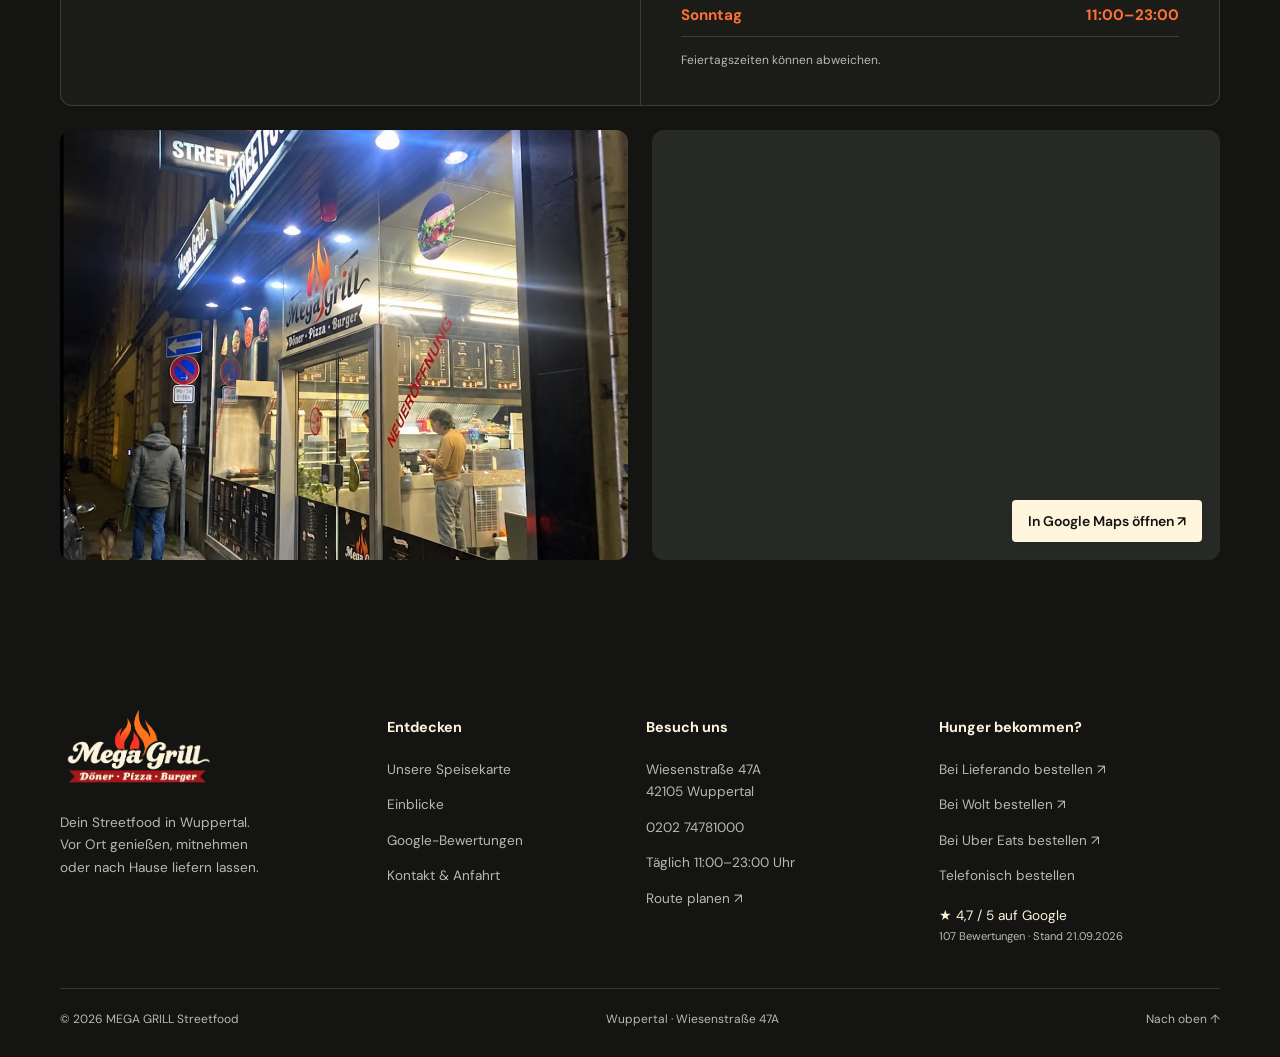
==== commit 11a96099: "change google review" ====
--- a/index.html
+++ b/index.html
@@ -166,7 +166,7 @@
                         <a class="rating-summary maps-link" href="https://www.google.com/maps?cid=6384558740816548762"
 <<<<<<< HEAD
                         target="_blank" rel="noopener"><strong>4,7<span>/ 5</span></strong><span class="stars"
-                            aria-label="Bewertung 4,7 von 5">★★★★★</span><span>107 Google-Bewertungen</span>
+                            aria-label="Bewertung 4,7 von 5">★★★★★</span><span>113 Google-Bewertungen</span>
                     <a class="write-review-btn"
                         href="https://search.google.com/local/writereview?placeid=ChIJcd3O0ZzXuEcRmlP8EVmCmlg"
                         target="_blank" rel="noopener">Bewertung schreiben ↗</a>
